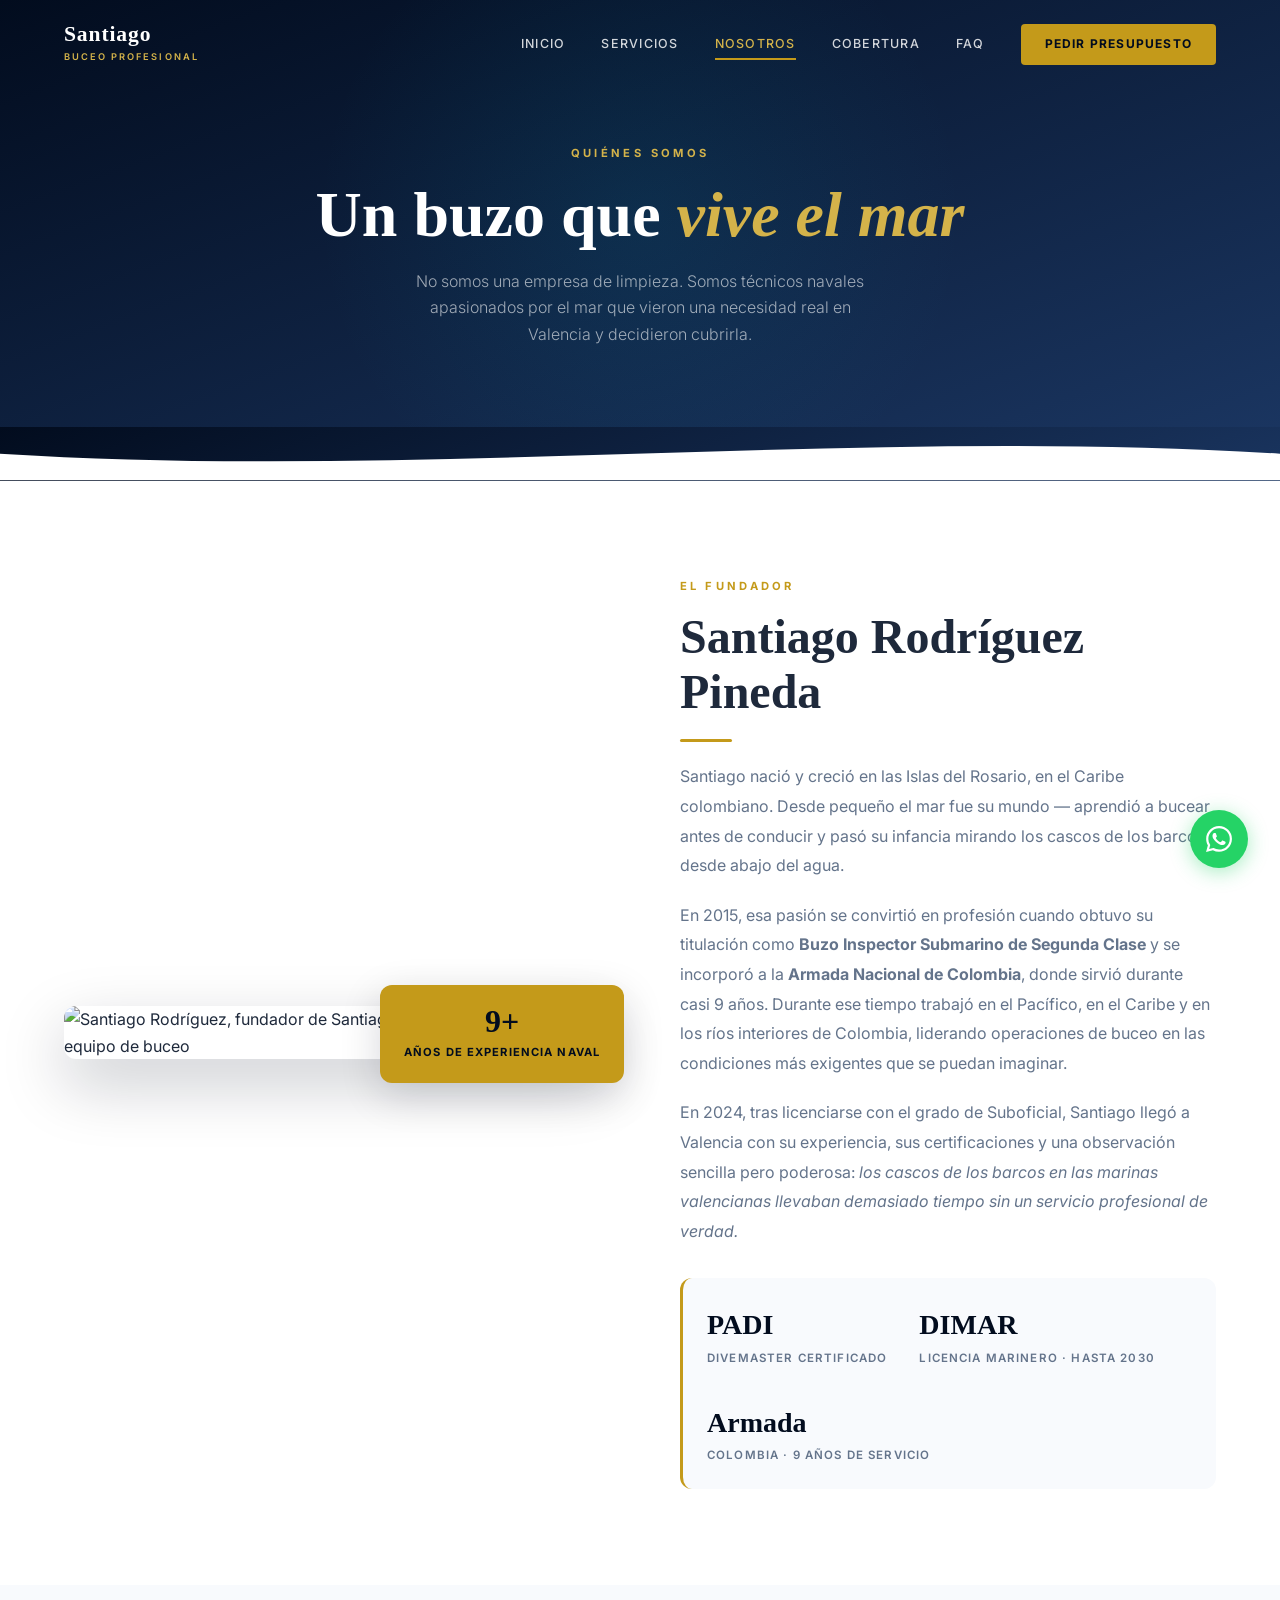
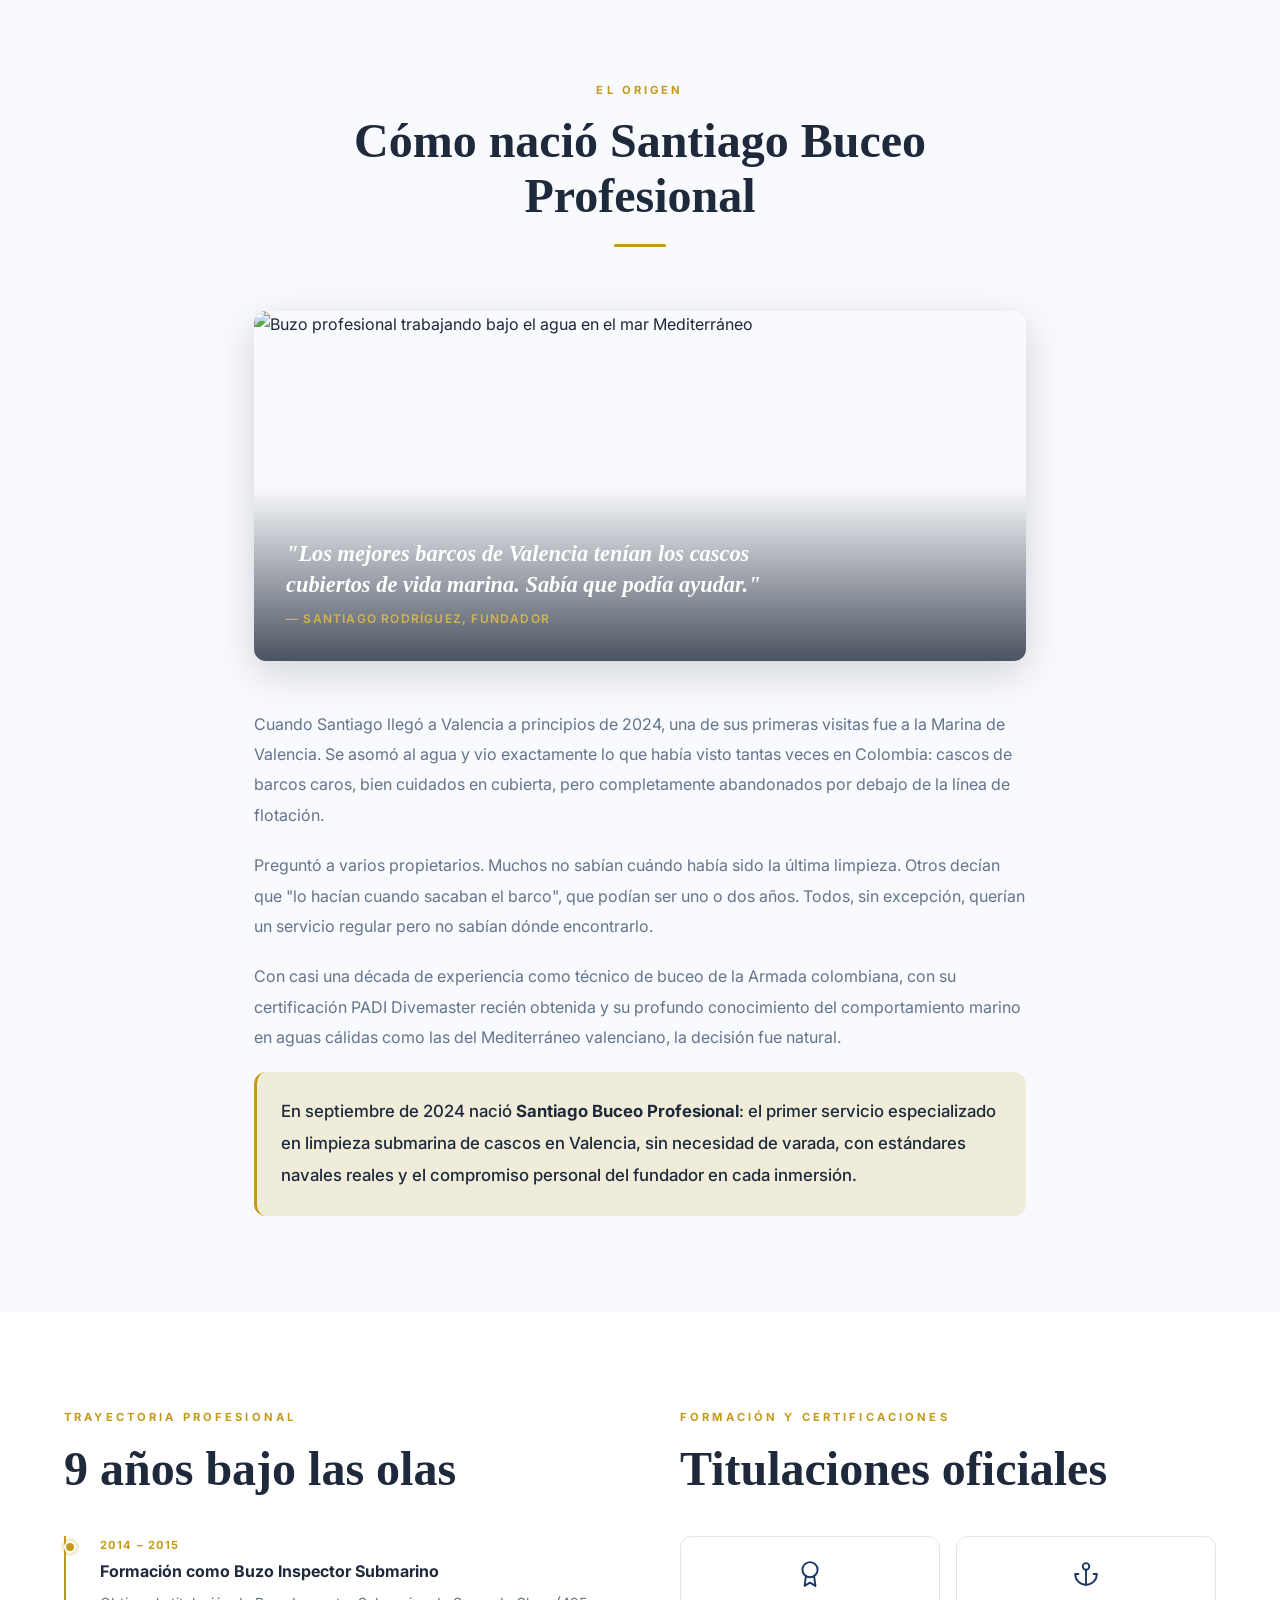
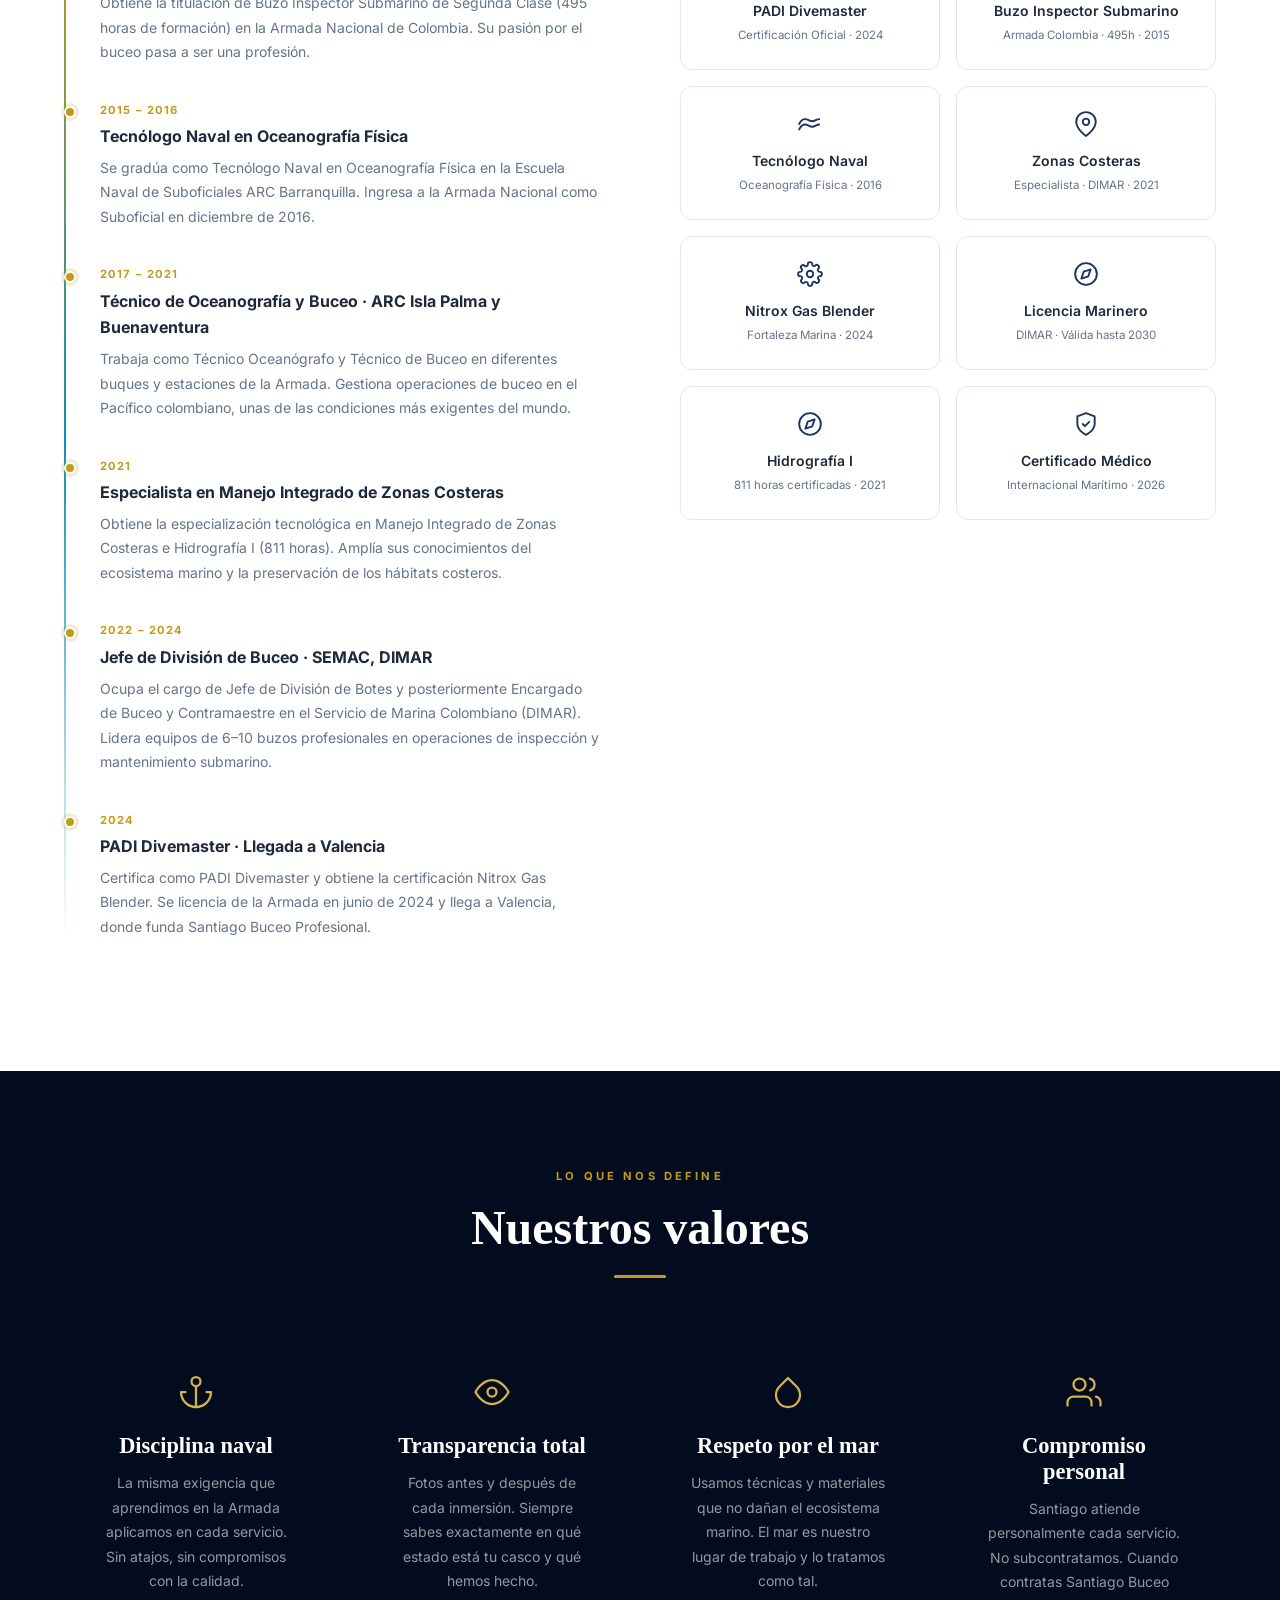
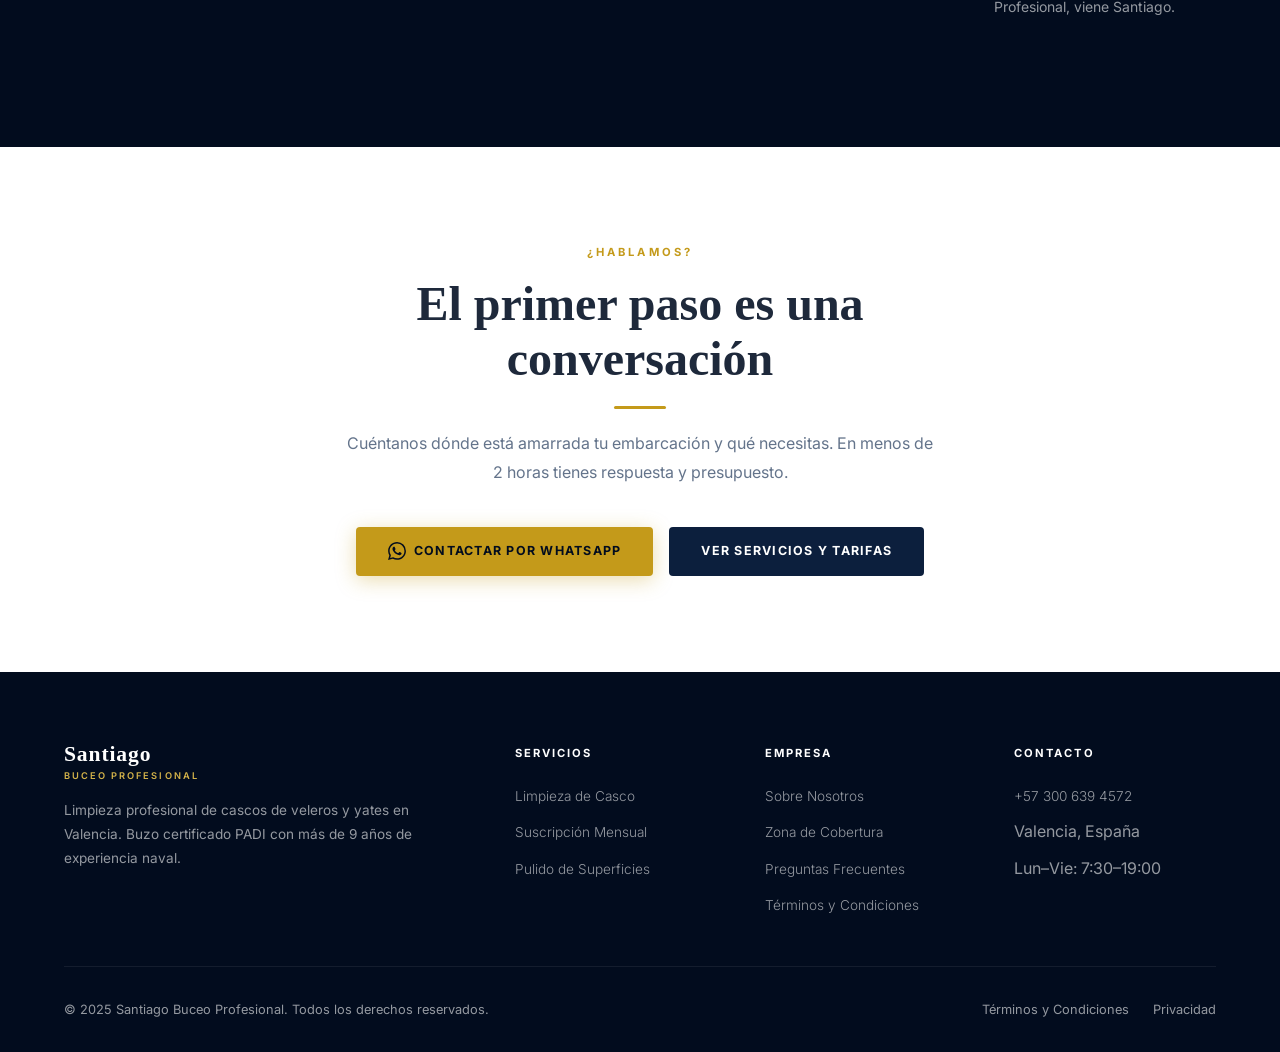
==== about.html @ 1b52f7a9 "primera version del sitio" ====
<!doctype html>
<html lang="es-ES">
  <head>
    <meta charset="UTF-8" />
    <meta name="viewport" content="width=device-width, initial-scale=1.0" />
    <title>Sobre Nosotros | Santiago Buceo Profesional · Valencia</title>
    <meta
      name="description"
      content="Conoce a Santiago Rodríguez, buzo colombiano con 9 años de experiencia naval, fundador de Santiago Buceo Profesional en Valencia. PADI Divemaster, técnico naval de la Armada de Colombia."
    />
    <meta name="robots" content="index, follow" />
    <link
      rel="canonical"
      href="https://santiagobuceoprofesional.es/about.html"
    />
    <link
      rel="icon"
      href="data:image/svg+xml,<svg xmlns='http://www.w3.org/2000/svg' viewBox='0 0 32 32'><rect width='32' height='32' rx='6' fill='%23020c1e'/><text x='50%25' y='50%25' font-family='Georgia,serif' font-size='17' font-weight='700' fill='%23c49a1a' text-anchor='middle' dominant-baseline='central'>S</text></svg>"
    />
    <link rel="preconnect" href="https://fonts.googleapis.com" />
    <link rel="preconnect" href="https://fonts.gstatic.com" crossorigin />
    <link rel="stylesheet" href="css/styles.css" />
  </head>
  <body>
    <!-- ========== NAVBAR ========== -->
    <nav class="navbar" id="navbar">
      <div class="container">
        <div class="navbar__inner">
          <a href="index.html" class="logo">
            <div class="logo__text">
              <span class="logo__name">Santiago</span>
              <span class="logo__sub">Buceo Profesional</span>
            </div>
          </a>
          <div class="nav__links">
            <a href="index.html" class="nav__link">Inicio</a>
            <a href="services.html" class="nav__link">Servicios</a>
            <a href="about.html" class="nav__link active">Nosotros</a>
            <a href="index.html#cobertura" class="nav__link">Cobertura</a>
            <a href="index.html#faq" class="nav__link">FAQ</a>
            <a
              href="https://wa.me/573006394572?text=Hola%20Santiago%2C%20vi%20vuestra%20web%20y%20quiero%20información%20sobre%20limpieza%20de%20casco%20para%20mi%20embarcación"
              target="_blank"
              rel="noopener noreferrer"
              class="nav__cta"
              >Pedir Presupuesto</a
            >
          </div>
          <button class="nav__toggle" id="navToggle" aria-label="Abrir menú">
            <span></span><span></span><span></span>
          </button>
        </div>
      </div>
    </nav>

    <div class="mobile-menu" id="mobileMenu">
      <a href="index.html">Inicio</a>
      <a href="services.html">Servicios</a>
      <a href="about.html">Nosotros</a>
      <a href="index.html#cobertura">Cobertura</a>
      <a href="index.html#faq">Preguntas</a>
      <a
        href="https://wa.me/573006394572?text=Hola%20Santiago%2C%20vi%20vuestra%20web%20y%20quiero%20información%20sobre%20limpieza%20de%20casco%20para%20mi%20embarcación"
        target="_blank"
        rel="noopener noreferrer"
        class="mobile-cta"
        >Pedir Presupuesto</a
      >
    </div>

    <!-- ========== PAGE HERO ========== -->
    <section class="page-hero">
      <div class="container">
        <span class="page-hero__label">Quiénes somos</span>
        <h1 class="page-hero__title">
          Un buzo que
          <em style="font-style: italic; color: var(--gold-lt)">vive el mar</em>
        </h1>
        <p class="page-hero__sub">
          No somos una empresa de limpieza. Somos técnicos navales apasionados
          por el mar que vieron una necesidad real en Valencia y decidieron
          cubrirla.
        </p>
      </div>
    </section>

    <!-- Wave -->
    <div
      class="wave-divider"
      style="
        background: linear-gradient(160deg, var(--deep) 0%, var(--ocean) 100%);
      "
    >
      <svg viewBox="0 0 1440 60" preserveAspectRatio="none" fill="white">
        <path d="M0,30 C480,60 960,0 1440,30 L1440,60 L0,60 Z" />
      </svg>
    </div>

    <!-- ========== HISTORIA DEL FUNDADOR ========== -->
    <section class="section">
      <div class="container">
        <div class="about-intro-grid">
          <!-- Imagen -->
          <div class="about-image reveal-left">
            <img
              src="https://images.pexels.com/photos/8826360/pexels-photo-8826360.jpeg?auto=compress&cs=tinysrgb&w=700&h=900&fit=crop"
              alt="Santiago Rodríguez, fundador de Santiago Buceo Profesional, con su equipo de buceo"
            />
            <div class="about-image__badge">
              <strong>9+</strong>
              <span>Años de experiencia naval</span>
            </div>
          </div>

          <!-- Texto -->
          <div class="reveal-right">
            <span class="section__label">El fundador</span>
            <h2 class="section__title">Santiago Rodríguez Pineda</h2>
            <div class="divider" style="margin: 1.25rem 0"></div>
            <p
              style="
                font-size: 1rem;
                color: var(--text-lt);
                line-height: 1.85;
                margin-bottom: 1.25rem;
              "
            >
              Santiago nació y creció en las Islas del Rosario, en el Caribe
              colombiano. Desde pequeño el mar fue su mundo — aprendió a bucear
              antes de conducir y pasó su infancia mirando los cascos de los
              barcos desde abajo del agua.
            </p>
            <p
              style="
                font-size: 1rem;
                color: var(--text-lt);
                line-height: 1.85;
                margin-bottom: 1.25rem;
              "
            >
              En 2015, esa pasión se convirtió en profesión cuando obtuvo su
              titulación como
              <strong>Buzo Inspector Submarino de Segunda Clase</strong> y se
              incorporó a la <strong>Armada Nacional de Colombia</strong>, donde
              sirvió durante casi 9 años. Durante ese tiempo trabajó en el
              Pacífico, en el Caribe y en los ríos interiores de Colombia,
              liderando operaciones de buceo en las condiciones más exigentes
              que se puedan imaginar.
            </p>
            <p
              style="
                font-size: 1rem;
                color: var(--text-lt);
                line-height: 1.85;
                margin-bottom: 2rem;
              "
            >
              En 2024, tras licenciarse con el grado de Suboficial, Santiago
              llegó a Valencia con su experiencia, sus certificaciones y una
              observación sencilla pero poderosa:
              <em
                >los cascos de los barcos en las marinas valencianas llevaban
                demasiado tiempo sin un servicio profesional de verdad.</em
              >
            </p>

            <div
              style="
                display: flex;
                gap: 2rem;
                flex-wrap: wrap;
                padding: 1.5rem;
                background: var(--surface);
                border-radius: var(--radius-lg);
                border-left: 3px solid var(--gold);
              "
            >
              <div>
                <div
                  style="
                    font-family: &quot;Cormorant Garant&quot;, serif;
                    font-size: 1.75rem;
                    font-weight: 700;
                    color: var(--deep);
                  "
                >
                  PADI
                </div>
                <div
                  style="
                    font-size: 0.72rem;
                    font-weight: 600;
                    letter-spacing: 0.1em;
                    text-transform: uppercase;
                    color: var(--text-lt);
                  "
                >
                  Divemaster Certificado
                </div>
              </div>
              <div>
                <div
                  style="
                    font-family: &quot;Cormorant Garant&quot;, serif;
                    font-size: 1.75rem;
                    font-weight: 700;
                    color: var(--deep);
                  "
                >
                  DIMAR
                </div>
                <div
                  style="
                    font-size: 0.72rem;
                    font-weight: 600;
                    letter-spacing: 0.1em;
                    text-transform: uppercase;
                    color: var(--text-lt);
                  "
                >
                  Licencia Marinero · hasta 2030
                </div>
              </div>
              <div>
                <div
                  style="
                    font-family: &quot;Cormorant Garant&quot;, serif;
                    font-size: 1.75rem;
                    font-weight: 700;
                    color: var(--deep);
                  "
                >
                  Armada
                </div>
                <div
                  style="
                    font-size: 0.72rem;
                    font-weight: 600;
                    letter-spacing: 0.1em;
                    text-transform: uppercase;
                    color: var(--text-lt);
                  "
                >
                  Colombia · 9 años de servicio
                </div>
              </div>
            </div>
          </div>
        </div>
      </div>
    </section>

    <!-- ========== CÓMO NACIÓ LA EMPRESA ========== -->
    <section class="section section--gray">
      <div class="container" style="max-width: 820px">
        <div class="section__header">
          <span class="section__label">El origen</span>
          <h2 class="section__title">Cómo nació Santiago Buceo Profesional</h2>
          <div class="divider"></div>
        </div>

        <div style="position: relative; margin-bottom: 3rem" class="reveal">
          <img
            src="https://images.pexels.com/photos/3098979/pexels-photo-3098979.jpeg?auto=compress&cs=tinysrgb&w=1200&h=500&fit=crop"
            alt="Buzo profesional trabajando bajo el agua en el mar Mediterráneo"
            style="
              border-radius: var(--radius-lg);
              width: 100%;
              height: 350px;
              object-fit: cover;
              box-shadow: var(--shadow-lg);
            "
          />
          <div
            style="
              position: absolute;
              inset: 0;
              background: linear-gradient(
                to top,
                rgba(2, 12, 30, 0.7) 0%,
                transparent 50%
              );
              border-radius: var(--radius-lg);
            "
          ></div>
          <div
            style="
              position: absolute;
              bottom: 2rem;
              left: 2rem;
              color: white;
              max-width: 500px;
            "
          >
            <p
              style="
                font-family: &quot;Cormorant Garant&quot;, serif;
                font-size: 1.4rem;
                font-weight: 600;
                font-style: italic;
                line-height: 1.4;
              "
            >
              "Los mejores barcos de Valencia tenían los cascos cubiertos de
              vida marina. Sabía que podía ayudar."
            </p>
            <span
              style="
                font-size: 0.75rem;
                font-weight: 600;
                letter-spacing: 0.1em;
                text-transform: uppercase;
                color: var(--gold-lt);
                margin-top: 0.5rem;
                display: block;
              "
              >— Santiago Rodríguez, Fundador</span
            >
          </div>
        </div>

        <div class="reveal">
          <p
            style="
              font-size: 1rem;
              color: var(--text-lt);
              line-height: 1.9;
              margin-bottom: 1.25rem;
            "
          >
            Cuando Santiago llegó a Valencia a principios de 2024, una de sus
            primeras visitas fue a la Marina de Valencia. Se asomó al agua y vio
            exactamente lo que había visto tantas veces en Colombia: cascos de
            barcos caros, bien cuidados en cubierta, pero completamente
            abandonados por debajo de la línea de flotación.
          </p>
          <p
            style="
              font-size: 1rem;
              color: var(--text-lt);
              line-height: 1.9;
              margin-bottom: 1.25rem;
            "
          >
            Preguntó a varios propietarios. Muchos no sabían cuándo había sido
            la última limpieza. Otros decían que "lo hacían cuando sacaban el
            barco", que podían ser uno o dos años. Todos, sin excepción, querían
            un servicio regular pero no sabían dónde encontrarlo.
          </p>
          <p
            style="
              font-size: 1rem;
              color: var(--text-lt);
              line-height: 1.9;
              margin-bottom: 1.25rem;
            "
          >
            Con casi una década de experiencia como técnico de buceo de la
            Armada colombiana, con su certificación PADI Divemaster recién
            obtenida y su profundo conocimiento del comportamiento marino en
            aguas cálidas como las del Mediterráneo valenciano, la decisión fue
            natural.
          </p>
          <p
            style="
              font-size: 1.05rem;
              color: var(--text);
              font-weight: 500;
              line-height: 1.9;
              padding: 1.5rem;
              background: var(--gold-dim);
              border-radius: var(--radius-lg);
              border-left: 3px solid var(--gold);
            "
          >
            En septiembre de 2024 nació
            <strong>Santiago Buceo Profesional</strong>: el primer servicio
            especializado en limpieza submarina de cascos en Valencia, sin
            necesidad de varada, con estándares navales reales y el compromiso
            personal del fundador en cada inmersión.
          </p>
        </div>
      </div>
    </section>

    <!-- ========== TRAYECTORIA ========== -->
    <section class="section">
      <div class="container">
        <div class="grid-2-responsive">
          <div class="reveal-left">
            <span class="section__label">Trayectoria profesional</span>
            <h2 class="section__title" style="margin-bottom: 2.5rem">
              9 años bajo las olas
            </h2>

            <div class="timeline">
              <div class="timeline-item">
                <div class="timeline-item__date">2014 – 2015</div>
                <div class="timeline-item__title">
                  Formación como Buzo Inspector Submarino
                </div>
                <p class="timeline-item__text">
                  Obtiene la titulación de Buzo Inspector Submarino de Segunda
                  Clase (495 horas de formación) en la Armada Nacional de
                  Colombia. Su pasión por el buceo pasa a ser una profesión.
                </p>
              </div>

              <div class="timeline-item">
                <div class="timeline-item__date">2015 – 2016</div>
                <div class="timeline-item__title">
                  Tecnólogo Naval en Oceanografía Física
                </div>
                <p class="timeline-item__text">
                  Se gradúa como Tecnólogo Naval en Oceanografía Física en la
                  Escuela Naval de Suboficiales ARC Barranquilla. Ingresa a la
                  Armada Nacional como Suboficial en diciembre de 2016.
                </p>
              </div>

              <div class="timeline-item">
                <div class="timeline-item__date">2017 – 2021</div>
                <div class="timeline-item__title">
                  Técnico de Oceanografía y Buceo · ARC Isla Palma y
                  Buenaventura
                </div>
                <p class="timeline-item__text">
                  Trabaja como Técnico Oceanógrafo y Técnico de Buceo en
                  diferentes buques y estaciones de la Armada. Gestiona
                  operaciones de buceo en el Pacífico colombiano, unas de las
                  condiciones más exigentes del mundo.
                </p>
              </div>

              <div class="timeline-item">
                <div class="timeline-item__date">2021</div>
                <div class="timeline-item__title">
                  Especialista en Manejo Integrado de Zonas Costeras
                </div>
                <p class="timeline-item__text">
                  Obtiene la especialización tecnológica en Manejo Integrado de
                  Zonas Costeras e Hidrografía I (811 horas). Amplía sus
                  conocimientos del ecosistema marino y la preservación de los
                  hábitats costeros.
                </p>
              </div>

              <div class="timeline-item">
                <div class="timeline-item__date">2022 – 2024</div>
                <div class="timeline-item__title">
                  Jefe de División de Buceo · SEMAC, DIMAR
                </div>
                <p class="timeline-item__text">
                  Ocupa el cargo de Jefe de División de Botes y posteriormente
                  Encargado de Buceo y Contramaestre en el Servicio de Marina
                  Colombiano (DIMAR). Lidera equipos de 6–10 buzos profesionales
                  en operaciones de inspección y mantenimiento submarino.
                </p>
              </div>

              <div class="timeline-item">
                <div class="timeline-item__date">2024</div>
                <div class="timeline-item__title">
                  PADI Divemaster · Llegada a Valencia
                </div>
                <p class="timeline-item__text">
                  Certifica como PADI Divemaster y obtiene la certificación
                  Nitrox Gas Blender. Se licencia de la Armada en junio de 2024
                  y llega a Valencia, donde funda Santiago Buceo Profesional.
                </p>
              </div>
            </div>
          </div>

          <div class="reveal-right">
            <span class="section__label">Formación y certificaciones</span>
            <h2 class="section__title" style="margin-bottom: 2.5rem">
              Titulaciones oficiales
            </h2>
            <div class="cert-grid">
              <div class="cert-badge">
                <div class="cert-badge__icon">
                  <svg
                    width="26"
                    height="26"
                    viewBox="0 0 24 24"
                    fill="none"
                    stroke="currentColor"
                    stroke-width="1.75"
                    stroke-linecap="round"
                    stroke-linejoin="round"
                  >
                    <circle cx="12" cy="8" r="7" />
                    <polyline
                      points="8.21 13.89 7 23 12 20 17 23 15.79 13.88"
                    />
                  </svg>
                </div>
                <div class="cert-badge__name">PADI Divemaster</div>
                <div class="cert-badge__org">Certificación Oficial · 2024</div>
              </div>
              <div class="cert-badge">
                <div class="cert-badge__icon">
                  <svg
                    width="26"
                    height="26"
                    viewBox="0 0 24 24"
                    fill="none"
                    stroke="currentColor"
                    stroke-width="1.75"
                    stroke-linecap="round"
                    stroke-linejoin="round"
                  >
                    <circle cx="12" cy="5" r="3" />
                    <line x1="12" y1="22" x2="12" y2="8" />
                    <path d="M5 12H2a10 10 0 0 0 20 0h-3" />
                  </svg>
                </div>
                <div class="cert-badge__name">Buzo Inspector Submarino</div>
                <div class="cert-badge__org">Armada Colombia · 495h · 2015</div>
              </div>
              <div class="cert-badge">
                <div class="cert-badge__icon">
                  <svg
                    width="26"
                    height="26"
                    viewBox="0 0 24 24"
                    fill="none"
                    stroke="currentColor"
                    stroke-width="1.75"
                    stroke-linecap="round"
                    stroke-linejoin="round"
                  >
                    <path
                      d="M2 12c1.4-2.8 3.5-4.5 5.5-4.5 2.5 0 4 2 6.5 2s4-2 6.5-2"
                    />
                    <path
                      d="M2 17c1.4-2.8 3.5-4.5 5.5-4.5 2.5 0 4 2 6.5 2s4-2 6.5-2"
                    />
                  </svg>
                </div>
                <div class="cert-badge__name">Tecnólogo Naval</div>
                <div class="cert-badge__org">Oceanografía Física · 2016</div>
              </div>
              <div class="cert-badge">
                <div class="cert-badge__icon">
                  <svg
                    width="26"
                    height="26"
                    viewBox="0 0 24 24"
                    fill="none"
                    stroke="currentColor"
                    stroke-width="1.75"
                    stroke-linecap="round"
                    stroke-linejoin="round"
                  >
                    <path d="M21 10c0 7-9 13-9 13s-9-6-9-13a9 9 0 0 1 18 0z" />
                    <circle cx="12" cy="10" r="3" />
                  </svg>
                </div>
                <div class="cert-badge__name">Zonas Costeras</div>
                <div class="cert-badge__org">Especialista · DIMAR · 2021</div>
              </div>
              <div class="cert-badge">
                <div class="cert-badge__icon">
                  <svg
                    width="26"
                    height="26"
                    viewBox="0 0 24 24"
                    fill="none"
                    stroke="currentColor"
                    stroke-width="1.75"
                    stroke-linecap="round"
                    stroke-linejoin="round"
                  >
                    <circle cx="12" cy="12" r="3" />
                    <path
                      d="M19.4 15a1.65 1.65 0 0 0 .33 1.82l.06.06a2 2 0 0 1-2.83 2.83l-.06-.06a1.65 1.65 0 0 0-1.82-.33 1.65 1.65 0 0 0-1 1.51V21a2 2 0 0 1-4 0v-.09A1.65 1.65 0 0 0 9 19.4a1.65 1.65 0 0 0-1.82.33l-.06.06a2 2 0 0 1-2.83-2.83l.06-.06A1.65 1.65 0 0 0 4.68 15a1.65 1.65 0 0 0-1.51-1H3a2 2 0 0 1 0-4h.09A1.65 1.65 0 0 0 4.6 9a1.65 1.65 0 0 0-.33-1.82l-.06-.06a2 2 0 0 1 2.83-2.83l.06.06A1.65 1.65 0 0 0 9 4.68a1.65 1.65 0 0 0 1-1.51V3a2 2 0 0 1 4 0v.09a1.65 1.65 0 0 0 1 1.51 1.65 1.65 0 0 0 1.82-.33l.06-.06a2 2 0 0 1 2.83 2.83l-.06.06A1.65 1.65 0 0 0 19.4 9a1.65 1.65 0 0 0 1.51 1H21a2 2 0 0 1 0 4h-.09a1.65 1.65 0 0 0-1.51 1z"
                    />
                  </svg>
                </div>
                <div class="cert-badge__name">Nitrox Gas Blender</div>
                <div class="cert-badge__org">Fortaleza Marina · 2024</div>
              </div>
              <div class="cert-badge">
                <div class="cert-badge__icon">
                  <svg
                    width="26"
                    height="26"
                    viewBox="0 0 24 24"
                    fill="none"
                    stroke="currentColor"
                    stroke-width="1.75"
                    stroke-linecap="round"
                    stroke-linejoin="round"
                  >
                    <circle cx="12" cy="12" r="10" />
                    <polygon
                      points="16.24 7.76 14.12 14.12 7.76 16.24 9.88 9.88 16.24 7.76"
                    />
                  </svg>
                </div>
                <div class="cert-badge__name">Licencia Marinero</div>
                <div class="cert-badge__org">DIMAR · Válida hasta 2030</div>
              </div>
              <div class="cert-badge">
                <div class="cert-badge__icon">
                  <svg
                    width="26"
                    height="26"
                    viewBox="0 0 24 24"
                    fill="none"
                    stroke="currentColor"
                    stroke-width="1.75"
                    stroke-linecap="round"
                    stroke-linejoin="round"
                  >
                    <circle cx="12" cy="12" r="10" />
                    <polygon
                      points="16.24 7.76 14.12 14.12 7.76 16.24 9.88 9.88 16.24 7.76"
                    />
                  </svg>
                </div>
                <div class="cert-badge__name">Hidrografía I</div>
                <div class="cert-badge__org">811 horas certificadas · 2021</div>
              </div>
              <div class="cert-badge">
                <div class="cert-badge__icon">
                  <svg
                    width="26"
                    height="26"
                    viewBox="0 0 24 24"
                    fill="none"
                    stroke="currentColor"
                    stroke-width="1.75"
                    stroke-linecap="round"
                    stroke-linejoin="round"
                  >
                    <path d="M12 22s8-4 8-10V5l-8-3-8 3v7c0 6 8 10 8 10z" />
                    <polyline points="9 12 11 14 15 10" />
                  </svg>
                </div>
                <div class="cert-badge__name">Certificado Médico</div>
                <div class="cert-badge__org">Internacional Marítimo · 2026</div>
              </div>
            </div>
          </div>
        </div>
      </div>
    </section>

    <!-- ========== VALORES ========== -->
    <section class="section section--dark">
      <div class="container">
        <div class="section__header">
          <span class="section__label">Lo que nos define</span>
          <h2 class="section__title">Nuestros valores</h2>
          <div class="divider"></div>
        </div>

        <div
          style="
            display: grid;
            grid-template-columns: repeat(auto-fit, minmax(220px, 1fr));
            gap: 2rem;
          "
        >
          <div class="reveal delay-1" style="text-align: center; padding: 2rem">
            <div style="margin-bottom: 1rem; color: var(--gold-lt)">
              <svg
                width="36"
                height="36"
                viewBox="0 0 24 24"
                fill="none"
                stroke="currentColor"
                stroke-width="1.5"
                stroke-linecap="round"
                stroke-linejoin="round"
              >
                <circle cx="12" cy="5" r="3" />
                <line x1="12" y1="22" x2="12" y2="8" />
                <path d="M5 12H2a10 10 0 0 0 20 0h-3" />
              </svg>
            </div>
            <h4
              style="
                font-family: &quot;Cormorant Garant&quot;, serif;
                font-size: 1.4rem;
                color: white;
                margin-bottom: 0.75rem;
              "
            >
              Disciplina naval
            </h4>
            <p
              style="
                font-size: 0.875rem;
                color: rgba(255, 255, 255, 0.58);
                line-height: 1.75;
              "
            >
              La misma exigencia que aprendimos en la Armada aplicamos en cada
              servicio. Sin atajos, sin compromisos con la calidad.
            </p>
          </div>
          <div class="reveal delay-2" style="text-align: center; padding: 2rem">
            <div style="margin-bottom: 1rem; color: var(--gold-lt)">
              <svg
                width="36"
                height="36"
                viewBox="0 0 24 24"
                fill="none"
                stroke="currentColor"
                stroke-width="1.5"
                stroke-linecap="round"
                stroke-linejoin="round"
              >
                <path d="M1 12s4-8 11-8 11 8 11 8-4 8-11 8-11-8-11-8z" />
                <circle cx="12" cy="12" r="3" />
              </svg>
            </div>
            <h4
              style="
                font-family: &quot;Cormorant Garant&quot;, serif;
                font-size: 1.4rem;
                color: white;
                margin-bottom: 0.75rem;
              "
            >
              Transparencia total
            </h4>
            <p
              style="
                font-size: 0.875rem;
                color: rgba(255, 255, 255, 0.58);
                line-height: 1.75;
              "
            >
              Fotos antes y después de cada inmersión. Siempre sabes exactamente
              en qué estado está tu casco y qué hemos hecho.
            </p>
          </div>
          <div class="reveal delay-3" style="text-align: center; padding: 2rem">
            <div style="margin-bottom: 1rem; color: var(--gold-lt)">
              <svg
                width="36"
                height="36"
                viewBox="0 0 24 24"
                fill="none"
                stroke="currentColor"
                stroke-width="1.5"
                stroke-linecap="round"
                stroke-linejoin="round"
              >
                <path d="M12 2.69l5.66 5.66a8 8 0 1 1-11.31 0z" />
              </svg>
            </div>
            <h4
              style="
                font-family: &quot;Cormorant Garant&quot;, serif;
                font-size: 1.4rem;
                color: white;
                margin-bottom: 0.75rem;
              "
            >
              Respeto por el mar
            </h4>
            <p
              style="
                font-size: 0.875rem;
                color: rgba(255, 255, 255, 0.58);
                line-height: 1.75;
              "
            >
              Usamos técnicas y materiales que no dañan el ecosistema marino. El
              mar es nuestro lugar de trabajo y lo tratamos como tal.
            </p>
          </div>
          <div class="reveal delay-4" style="text-align: center; padding: 2rem">
            <div style="margin-bottom: 1rem; color: var(--gold-lt)">
              <svg
                width="36"
                height="36"
                viewBox="0 0 24 24"
                fill="none"
                stroke="currentColor"
                stroke-width="1.5"
                stroke-linecap="round"
                stroke-linejoin="round"
              >
                <path d="M17 21v-2a4 4 0 0 0-4-4H5a4 4 0 0 0-4 4v2" />
                <circle cx="9" cy="7" r="4" />
                <path d="M23 21v-2a4 4 0 0 0-3-3.87" />
                <path d="M16 3.13a4 4 0 0 1 0 7.75" />
              </svg>
            </div>
            <h4
              style="
                font-family: &quot;Cormorant Garant&quot;, serif;
                font-size: 1.4rem;
                color: white;
                margin-bottom: 0.75rem;
              "
            >
              Compromiso personal
            </h4>
            <p
              style="
                font-size: 0.875rem;
                color: rgba(255, 255, 255, 0.58);
                line-height: 1.75;
              "
            >
              Santiago atiende personalmente cada servicio. No subcontratamos.
              Cuando contratas Santiago Buceo Profesional, viene Santiago.
            </p>
          </div>
        </div>
      </div>
    </section>

    <!-- ========== CTA ========== -->
    <section class="section" style="text-align: center">
      <div class="container" style="max-width: 640px">
        <span class="section__label">¿Hablamos?</span>
        <h2 class="section__title">El primer paso es una conversación</h2>
        <div class="divider"></div>
        <p
          style="
            font-size: 1rem;
            color: var(--text-lt);
            line-height: 1.8;
            margin-bottom: 2.5rem;
          "
        >
          Cuéntanos dónde está amarrada tu embarcación y qué necesitas. En menos
          de 2 horas tienes respuesta y presupuesto.
        </p>
        <div
          style="
            display: flex;
            gap: 1rem;
            justify-content: center;
            flex-wrap: wrap;
          "
        >
          <a
            href="https://wa.me/573006394572?text=Hola%20Santiago%2C%20vi%20vuestra%20web%20y%20quiero%20información%20sobre%20limpieza%20de%20casco%20para%20mi%20embarcación"
            target="_blank"
            rel="noopener noreferrer"
            class="btn btn--primary"
          >
            <svg width="18" height="18" viewBox="0 0 24 24" fill="currentColor">
              <path
                d="M17.472 14.382c-.297-.149-1.758-.867-2.03-.967-.273-.099-.471-.148-.67.15-.197.297-.767.966-.94 1.164-.173.199-.347.223-.644.075-.297-.15-1.255-.463-2.39-1.475-.883-.788-1.48-1.761-1.653-2.059-.173-.297-.018-.458.13-.606.134-.133.298-.347.446-.52.149-.174.198-.298.298-.497.099-.198.05-.371-.025-.52-.075-.149-.669-1.612-.916-2.207-.242-.579-.487-.5-.669-.51-.173-.008-.371-.01-.57-.01-.198 0-.52.074-.792.372-.272.297-1.04 1.016-1.04 2.479 0 1.462 1.065 2.875 1.213 3.074.149.198 2.096 3.2 5.077 4.487.709.306 1.262.489 1.694.625.712.227 1.36.195 1.871.118.571-.085 1.758-.719 2.006-1.413.248-.694.248-1.289.173-1.413-.074-.124-.272-.198-.57-.347m-5.421 7.403h-.004a9.87 9.87 0 01-5.031-1.378l-.361-.214-3.741.982.998-3.648-.235-.374a9.86 9.86 0 01-1.51-5.26c.001-5.45 4.436-9.884 9.888-9.884 2.64 0 5.122 1.03 6.988 2.898a9.825 9.825 0 012.893 6.994c-.003 5.45-4.437 9.884-9.885 9.884m8.413-18.297A11.815 11.815 0 0012.05 0C5.495 0 .16 5.335.157 11.892c0 2.096.547 4.142 1.588 5.945L.057 24l6.305-1.654a11.882 11.882 0 005.683 1.448h.005c6.554 0 11.89-5.335 11.893-11.893a11.821 11.821 0 00-3.48-8.413Z"
              />
            </svg>
            Contactar por WhatsApp
          </a>
          <a href="services.html" class="btn btn--dark"
            >Ver Servicios y Tarifas</a
          >
        </div>
      </div>
    </section>

    <!-- ========== FOOTER ========== -->
    <footer>
      <div class="container">
        <div class="footer__grid">
          <div>
            <div class="logo footer__logo">
              <div class="logo__text">
                <span class="logo__name">Santiago</span>
                <span class="logo__sub">Buceo Profesional</span>
              </div>
            </div>
            <p class="footer__brand">
              Limpieza profesional de cascos de veleros y yates en Valencia.
              Buzo certificado PADI con más de 9 años de experiencia naval.
            </p>
          </div>
          <div>
            <div class="footer__col-title">Servicios</div>
            <ul class="footer__links">
              <li><a href="services.html">Limpieza de Casco</a></li>
              <li>
                <a href="services.html#suscripcion">Suscripción Mensual</a>
              </li>
              <li><a href="services.html#pulido">Pulido de Superficies</a></li>
            </ul>
          </div>
          <div>
            <div class="footer__col-title">Empresa</div>
            <ul class="footer__links">
              <li><a href="about.html">Sobre Nosotros</a></li>
              <li><a href="index.html#cobertura">Zona de Cobertura</a></li>
              <li><a href="index.html#faq">Preguntas Frecuentes</a></li>
              <li><a href="terminos.html">Términos y Condiciones</a></li>
            </ul>
          </div>
          <div>
            <div class="footer__col-title">Contacto</div>
            <ul class="footer__links">
              <li>
                <a
                  href="https://wa.me/573006394572"
                  target="_blank"
                  rel="noopener noreferrer"
                  >+57 300 639 4572</a
                >
              </li>
              <li><span>Valencia, España</span></li>
              <li><span>Lun–Vie: 7:30–19:00</span></li>
            </ul>
          </div>
        </div>
        <div class="footer__bottom">
          <p>
            &copy; 2025 Santiago Buceo Profesional. Todos los derechos
            reservados.
          </p>
          <div class="footer__legal">
            <a href="terminos.html">Términos y Condiciones</a>
            <a href="terminos.html#privacidad">Privacidad</a>
          </div>
        </div>
      </div>
    </footer>

    <a
      href="https://wa.me/573006394572?text=Hola%20Santiago%2C%20vi%20vuestra%20web%20y%20quiero%20información%20sobre%20limpieza%20de%20casco%20para%20mi%20embarcación"
      target="_blank"
      rel="noopener noreferrer"
      class="whatsapp-float"
      aria-label="Contactar por WhatsApp"
    >
      <svg viewBox="0 0 24 24">
        <path
          d="M17.472 14.382c-.297-.149-1.758-.867-2.03-.967-.273-.099-.471-.148-.67.15-.197.297-.767.966-.94 1.164-.173.199-.347.223-.644.075-.297-.15-1.255-.463-2.39-1.475-.883-.788-1.48-1.761-1.653-2.059-.173-.297-.018-.458.13-.606.134-.133.298-.347.446-.52.149-.174.198-.298.298-.497.099-.198.05-.371-.025-.52-.075-.149-.669-1.612-.916-2.207-.242-.579-.487-.5-.669-.51-.173-.008-.371-.01-.57-.01-.198 0-.52.074-.792.372-.272.297-1.04 1.016-1.04 2.479 0 1.462 1.065 2.875 1.213 3.074.149.198 2.096 3.2 5.077 4.487.709.306 1.262.489 1.694.625.712.227 1.36.195 1.871.118.571-.085 1.758-.719 2.006-1.413.248-.694.248-1.289.173-1.413-.074-.124-.272-.198-.57-.347m-5.421 7.403h-.004a9.87 9.87 0 01-5.031-1.378l-.361-.214-3.741.982.998-3.648-.235-.374a9.86 9.86 0 01-1.51-5.26c.001-5.45 4.436-9.884 9.888-9.884 2.64 0 5.122 1.03 6.988 2.898a9.825 9.825 0 012.893 6.994c-.003 5.45-4.437 9.884-9.885 9.884m8.413-18.297A11.815 11.815 0 0012.05 0C5.495 0 .16 5.335.157 11.892c0 2.096.547 4.142 1.588 5.945L.057 24l6.305-1.654a11.882 11.882 0 005.683 1.448h.005c6.554 0 11.89-5.335 11.893-11.893a11.821 11.821 0 00-3.48-8.413Z"
        />
      </svg>
      <span class="whatsapp-float__label">Solicitar presupuesto</span>
    </a>

    <script src="js/main.js"></script>
  </body>
</html>
---- css/styles.css ----
/* ============================================================
   SANTIAGO BUCEO PROFESIONAL — Main Stylesheet
   Fonts: Cormorant Garant (display) + Inter (body)
   Palette: Deep navy · Ocean blue · Mediterranean teal · Gold
   ============================================================ */

@import url("https://fonts.googleapis.com/css2?family=Cormorant+Garant:ital,wght@0,400;0,600;0,700;1,400;1,600&family=Inter:wght@300;400;500;600;700&display=swap");

/* ---- CSS VARIABLES ---- */
:root {
  --deep: #020c1e;
  --navy: #0c1f3d;
  --ocean: #1a3560;
  --blue: #1e56a0;
  --teal: #0891b2;
  --teal-dim: rgba(8, 145, 178, 0.12);
  --gold: #c49a1a;
  --gold-lt: #d4b34a;
  --gold-dim: rgba(196, 154, 26, 0.15);
  --gold-glow: rgba(196, 154, 26, 0.35);
  --white: #ffffff;
  --surface: #f8fafd;
  --surface-2: #eef2f7;
  --gray-100: #f1f5f9;
  --gray-200: #e2e8f0;
  --gray-400: #94a3b8;
  --gray-600: #475569;
  --text: #1e293b;
  --text-lt: #64748b;
  --shadow-sm: 0 2px 8px rgba(2, 12, 30, 0.08);
  --shadow-md: 0 6px 24px rgba(2, 12, 30, 0.12);
  --shadow-lg: 0 12px 40px rgba(2, 12, 30, 0.16);
  --shadow-xl: 0 24px 64px rgba(2, 12, 30, 0.22);
  --radius: 4px;
  --radius-lg: 12px;
  --container: 1200px;
}

/* ---- RESET ---- */
*,
*::before,
*::after {
  box-sizing: border-box;
  margin: 0;
  padding: 0;
}
html {
  scroll-behavior: smooth;
  font-size: 16px;
}
body {
  font-family: "Inter", system-ui, sans-serif;
  color: var(--text);
  background: var(--white);
  line-height: 1.65;
  -webkit-font-smoothing: antialiased;
}
img {
  max-width: 100%;
  height: auto;
  display: block;
}
a {
  color: inherit;
  text-decoration: none;
}
h1,
h2,
h3,
h4,
h5 {
  font-family: "Cormorant Garant", Georgia, serif;
  line-height: 1.15;
}
ul {
  list-style: none;
}

/* ---- LAYOUT ---- */
.container {
  max-width: var(--container);
  margin: 0 auto;
  padding: 0 1.5rem;
}
.section {
  padding: 6rem 0;
}
.section--dark {
  background: var(--deep);
  color: white;
}
.section--navy {
  background: var(--navy);
  color: white;
}
.section--gray {
  background: var(--surface);
}

/* Section header */
.section__label {
  display: block;
  font-size: 0.7rem;
  font-weight: 700;
  letter-spacing: 0.28em;
  text-transform: uppercase;
  color: var(--gold);
  margin-bottom: 0.875rem;
}
.section__title {
  font-size: clamp(2rem, 4vw, 3rem);
  font-weight: 700;
  margin-bottom: 1rem;
}
.section__sub {
  font-size: 1rem;
  font-weight: 300;
  color: var(--text-lt);
  max-width: 540px;
  line-height: 1.75;
}
.section__header {
  text-align: center;
  margin-bottom: 4rem;
}
.section__header .section__sub {
  margin: 0.5rem auto 0;
}

.divider {
  width: 52px;
  height: 3px;
  background: var(--gold);
  margin: 1.25rem auto;
  border-radius: 2px;
}

/* ---- BUTTONS ---- */
.btn {
  display: inline-flex;
  align-items: center;
  gap: 0.5rem;
  padding: 0.875rem 2rem;
  font-family: "Inter", sans-serif;
  font-size: 0.78rem;
  font-weight: 700;
  letter-spacing: 0.1em;
  text-transform: uppercase;
  border-radius: var(--radius);
  cursor: pointer;
  border: none;
  transition: all 0.3s ease;
  white-space: nowrap;
}
.btn--primary {
  background: var(--gold);
  color: var(--deep);
  box-shadow: 0 4px 20px var(--gold-glow);
}
.btn--primary:hover {
  background: white;
  transform: translateY(-2px);
  box-shadow: 0 8px 30px var(--gold-glow);
}
.btn--outline {
  background: transparent;
  color: white;
  border: 1.5px solid rgba(255, 255, 255, 0.35);
}
.btn--outline:hover {
  border-color: var(--gold-lt);
  color: var(--gold-lt);
}
.btn--dark {
  background: var(--navy);
  color: white;
}
.btn--dark:hover {
  background: var(--gold);
  color: var(--deep);
  transform: translateY(-2px);
}
.btn--sm {
  padding: 0.6rem 1.25rem;
  font-size: 0.72rem;
}

/* ---- NAVBAR ---- */
.navbar {
  position: fixed;
  top: 0;
  left: 0;
  right: 0;
  z-index: 1000;
  padding: 1.5rem 0;
  transition: all 0.35s ease;
}
.navbar.scrolled {
  background: rgba(2, 12, 30, 0.97);
  backdrop-filter: blur(18px);
  padding: 0.75rem 0;
  border-bottom: 1px solid rgba(255, 255, 255, 0.06);
  box-shadow: 0 4px 24px rgba(0, 0, 0, 0.35);
}
.navbar__inner {
  display: flex;
  align-items: center;
  justify-content: space-between;
}

.logo {
  display: flex;
  align-items: center;
  gap: 0.875rem;
}
.logo__bubble {
  display: none;
}
.logo__text {
  display: flex;
  flex-direction: column;
}
.logo__name {
  color: white;
  font-family: "Cormorant Garant", serif;
  font-size: 1.35rem;
  font-weight: 700;
  letter-spacing: 0.04em;
  line-height: 1;
}
.logo__sub {
  color: var(--gold-lt);
  font-size: 0.58rem;
  font-weight: 600;
  letter-spacing: 0.22em;
  text-transform: uppercase;
  margin-top: 3px;
}

.nav__links {
  display: flex;
  align-items: center;
  gap: 2.25rem;
}
.nav__link {
  color: rgba(255, 255, 255, 0.82);
  font-size: 0.78rem;
  font-weight: 500;
  letter-spacing: 0.1em;
  text-transform: uppercase;
  transition: color 0.2s;
  position: relative;
}
.nav__link::after {
  content: "";
  position: absolute;
  bottom: -5px;
  left: 0;
  width: 0;
  height: 1.5px;
  background: var(--gold);
  transition: width 0.3s;
}
.nav__link:hover,
.nav__link.active {
  color: var(--gold-lt);
}
.nav__link:hover::after,
.nav__link.active::after {
  width: 100%;
}

.nav__cta {
  background: var(--gold);
  color: var(--deep);
  padding: 0.65rem 1.5rem;
  font-size: 0.75rem;
  font-weight: 700;
  letter-spacing: 0.1em;
  text-transform: uppercase;
  border-radius: var(--radius);
  transition: all 0.3s;
}
.nav__cta:hover {
  background: white;
  transform: translateY(-1px);
  box-shadow: 0 4px 20px var(--gold-glow);
}

/* Hamburger */
.nav__toggle {
  display: none;
  flex-direction: column;
  gap: 5px;
  cursor: pointer;
  background: none;
  border: none;
  padding: 4px;
}
.nav__toggle span {
  display: block;
  width: 24px;
  height: 2px;
  background: white;
  transition: all 0.3s;
  transform-origin: center;
}
.nav__toggle.active span:nth-child(1) {
  transform: translateY(7px) rotate(45deg);
}
.nav__toggle.active span:nth-child(2) {
  opacity: 0;
  transform: scaleX(0);
}
.nav__toggle.active span:nth-child(3) {
  transform: translateY(-7px) rotate(-45deg);
}

/* Mobile menu */
.mobile-menu {
  position: fixed;
  inset: 0;
  background: var(--deep);
  z-index: 999;
  display: flex;
  flex-direction: column;
  align-items: center;
  justify-content: center;
  gap: 2rem;
  transform: translateX(100%);
  transition: transform 0.4s cubic-bezier(0.4, 0, 0.2, 1);
  pointer-events: none;
}
.mobile-menu.open {
  transform: translateX(0);
  pointer-events: all;
}
.mobile-menu a {
  color: white;
  font-family: "Cormorant Garant", serif;
  font-size: 2.2rem;
  font-weight: 600;
  transition: color 0.2s;
}
.mobile-menu a:hover {
  color: var(--gold-lt);
}
.mobile-menu .mobile-cta {
  background: var(--gold);
  color: var(--deep);
  font-size: 1rem;
  padding: 0.875rem 2.5rem;
  border-radius: var(--radius);
}

/* ---- HERO ---- */
.hero {
  position: relative;
  height: 100vh;
  min-height: 720px;
  display: flex;
  align-items: center;
  justify-content: center;
  overflow: hidden;
}
.hero__bg {
  position: absolute;
  inset: 0;
  z-index: 0;
}
.hero__bg img {
  width: 100%;
  height: 100%;
  object-fit: cover;
  object-position: center 30%;
  animation: heroZoom 22s ease-in-out infinite alternate;
}
@keyframes heroZoom {
  from {
    transform: scale(1);
  }
  to {
    transform: scale(1.12);
  }
}
.hero__overlay {
  position: absolute;
  inset: 0;
  background: linear-gradient(
    to top,
    rgba(2, 12, 30, 0.96) 0%,
    rgba(2, 12, 30, 0.5) 45%,
    rgba(2, 12, 30, 0.15) 100%
  );
}
.hero__content {
  position: relative;
  z-index: 1;
  text-align: center;
  color: white;
  max-width: 880px;
  padding: 0 1.5rem;
}
.hero__badge {
  display: inline-flex;
  align-items: center;
  gap: 0.5rem;
  padding: 0.4rem 1.1rem;
  border: 1px solid rgba(255, 255, 255, 0.18);
  background: rgba(255, 255, 255, 0.06);
  backdrop-filter: blur(10px);
  border-radius: 100px;
  font-size: 0.68rem;
  font-weight: 700;
  letter-spacing: 0.18em;
  text-transform: uppercase;
  color: var(--gold-lt);
  margin-bottom: 1.75rem;
  animation: fadeInDown 0.8s ease-out both;
}
.hero__badge__dot {
  width: 7px;
  height: 7px;
  border-radius: 50%;
  background: var(--gold);
  animation: pulseGlow 2s infinite;
}
@keyframes pulseGlow {
  0%,
  100% {
    opacity: 1;
    box-shadow: 0 0 0 0 var(--gold-glow);
  }
  50% {
    opacity: 0.7;
    box-shadow: 0 0 0 6px transparent;
  }
}
.hero__title {
  font-size: clamp(3rem, 7.5vw, 6.5rem);
  font-weight: 700;
  line-height: 1.02;
  margin-bottom: 1.5rem;
  animation: fadeInUp 0.9s ease-out 0.15s both;
}
.hero__title em {
  font-style: italic;
  color: var(--gold-lt);
  font-weight: 400;
}
.hero__sub {
  font-family: "Inter", sans-serif;
  font-size: clamp(0.95rem, 2vw, 1.2rem);
  font-weight: 300;
  color: rgba(255, 255, 255, 0.78);
  max-width: 580px;
  margin: 0 auto 2.5rem;
  line-height: 1.75;
  animation: fadeInUp 0.9s ease-out 0.3s both;
}
.hero__actions {
  display: flex;
  gap: 1rem;
  justify-content: center;
  flex-wrap: wrap;
  animation: fadeInUp 0.9s ease-out 0.45s both;
}
.hero__scroll {
  position: absolute;
  bottom: 2.25rem;
  left: 50%;
  transform: translateX(-50%);
  z-index: 1;
  animation: float 2.5s ease-in-out infinite;
}
.hero__scroll span {
  display: block;
  width: 24px;
  height: 40px;
  border: 2px solid rgba(255, 255, 255, 0.35);
  border-radius: 14px;
  position: relative;
}
.hero__scroll span::before {
  content: "";
  position: absolute;
  width: 4px;
  height: 9px;
  background: var(--gold);
  border-radius: 2px;
  left: 50%;
  transform: translateX(-50%);
  top: 6px;
  animation: scrollDot 1.6s ease-in-out infinite;
}
@keyframes scrollDot {
  from {
    transform: translateX(-50%) translateY(0);
    opacity: 1;
  }
  to {
    transform: translateX(-50%) translateY(14px);
    opacity: 0;
  }
}
.hero__wave {
  position: absolute;
  bottom: -1px;
  left: 0;
  right: 0;
  z-index: 2;
}

/* ---- STATS BAR ---- */
.stats-bar {
  background: var(--deep);
  border-bottom: 1px solid rgba(255, 255, 255, 0.06);
  padding: 2.25rem 0;
}
.stats-bar__inner {
  display: grid;
  grid-template-columns: repeat(4, 1fr);
  gap: 1.5rem;
  text-align: center;
}
.stat__value {
  font-family: "Cormorant Garant", serif;
  font-size: 2.6rem;
  font-weight: 700;
  color: var(--gold-lt);
  line-height: 1;
  display: flex;
  align-items: center;
  justify-content: center;
  gap: 1px;
}
.stat__sfx {
  font-family: "Inter", sans-serif;
  font-size: 1.1rem;
  font-weight: 700;
  line-height: 1;
  align-self: flex-end;
  padding-bottom: 0.25rem;
  color: var(--gold-lt);
}
.stat__label {
  font-size: 0.68rem;
  font-weight: 600;
  color: rgba(255, 255, 255, 0.45);
  letter-spacing: 0.12em;
  text-transform: uppercase;
  margin-top: 0.3rem;
}
@media (max-width: 640px) {
  .stats-bar__inner {
    grid-template-columns: repeat(2, 1fr);
    gap: 2rem;
  }
}

/* ---- SERVICE CARDS (dark bg) ---- */
.services-grid {
  display: grid;
  grid-template-columns: repeat(auto-fit, minmax(280px, 1fr));
  gap: 2rem;
}
.service-card {
  background: rgba(255, 255, 255, 0.04);
  border: 1px solid rgba(255, 255, 255, 0.07);
  padding: 2.5rem;
  border-radius: var(--radius-lg);
  transition: all 0.4s cubic-bezier(0.175, 0.885, 0.32, 1.275);
  position: relative;
  overflow: hidden;
  text-align: center;
}
.service-card::after {
  content: "";
  position: absolute;
  top: 0;
  left: 0;
  right: 0;
  height: 2px;
  background: linear-gradient(90deg, transparent, var(--gold), transparent);
  transform: scaleX(0);
  transition: transform 0.4s;
}
.service-card:hover {
  transform: translateY(-6px);
  border-color: rgba(196, 154, 26, 0.3);
  box-shadow: 0 20px 50px rgba(0, 0, 0, 0.35);
}
.service-card:hover::after {
  transform: scaleX(1);
}
.service-card__icon {
  width: 56px;
  height: 56px;
  background: var(--gold-dim);
  border: 1px solid rgba(196, 154, 26, 0.25);
  border-radius: var(--radius);
  display: flex;
  align-items: center;
  justify-content: center;
  font-size: 1.5rem;
  color: var(--gold-lt);
  margin: 0 auto 1.5rem;
}
.service-card__badge {
  display: inline-block;
  background: var(--gold-dim);
  color: var(--gold-lt);
  font-size: 0.62rem;
  font-weight: 700;
  letter-spacing: 0.1em;
  text-transform: uppercase;
  padding: 0.25rem 0.75rem;
  border-radius: 100px;
  margin-bottom: 1rem;
}
.service-card__title {
  font-size: 1.6rem;
  font-weight: 600;
  color: white;
  margin-bottom: 1rem;
}
.service-card__text {
  font-size: 0.875rem;
  font-weight: 300;
  color: rgba(255, 255, 255, 0.6);
  line-height: 1.75;
  margin-bottom: 1.5rem;
}
.service-card__link {
  display: inline-flex;
  align-items: center;
  gap: 0.4rem;
  color: var(--gold-lt);
  font-size: 0.8rem;
  font-weight: 600;
  transition: gap 0.25s;
}
.service-card__link:hover {
  gap: 0.75rem;
}

/* Feature list */
.feature-list {
  list-style: none;
  padding: 0;
  margin: 0;
}
.feature-list li {
  display: flex;
  align-items: center;
  justify-content: center;
  gap: 0.6rem;
  padding: 0.5rem 0;
  font-size: 0.875rem;
  color: rgba(255, 255, 255, 0.65);
  border-bottom: 1px solid rgba(255, 255, 255, 0.05);
}
.feature-list li::before {
  content: "";
  flex-shrink: 0;
  width: 8px;
  height: 1.5px;
  background: var(--gold);
}
.feature-list li:last-child {
  border: none;
}

/* ---- WHY US ---- */
.why-grid {
  display: grid;
  grid-template-columns: 1fr 1fr;
  gap: 4rem;
  align-items: center;
}
.why-list {
  display: flex;
  flex-direction: column;
  gap: 2rem;
}
.why-item {
  display: flex;
  gap: 1.25rem;
}
.why-item__icon {
  width: 48px;
  height: 48px;
  flex-shrink: 0;
  background: var(--gold-dim);
  border: 1px solid rgba(196, 154, 26, 0.2);
  border-radius: var(--radius);
  display: flex;
  align-items: center;
  justify-content: center;
  font-size: 1.25rem;
  color: var(--gold);
}
.why-item__title {
  font-family: "Inter", sans-serif;
  font-size: 1rem;
  font-weight: 700;
  color: var(--text);
  margin-bottom: 0.4rem;
}
.why-item__text {
  font-size: 0.875rem;
  color: var(--text-lt);
  line-height: 1.75;
}

/* ---- HOW IT WORKS ---- */
.steps-grid {
  display: grid;
  grid-template-columns: repeat(3, 1fr);
  gap: 2rem;
  position: relative;
  text-align: center;
}
.steps-grid::before {
  content: "";
  position: absolute;
  top: 32px;
  left: 15%;
  right: 15%;
  height: 1px;
  background: linear-gradient(
    90deg,
    transparent,
    var(--gray-200) 20%,
    var(--gray-200) 80%,
    transparent
  );
}
.step__number {
  width: 64px;
  height: 64px;
  background: var(--deep);
  color: var(--gold-lt);
  border-radius: 50%;
  display: flex;
  align-items: center;
  justify-content: center;
  font-family: "Cormorant Garant", serif;
  font-size: 1.5rem;
  font-weight: 700;
  margin: 0 auto 1.5rem;
  border: 2px solid var(--gold-dim);
  box-shadow: 0 0 0 8px rgba(196, 154, 26, 0.06);
  position: relative;
  z-index: 1;
}
.step__number.gold {
  background: var(--gold);
  color: var(--deep);
  border-color: var(--gold);
  box-shadow: 0 0 0 8px var(--gold-dim);
}
.step__title {
  font-family: "Inter", sans-serif;
  font-size: 1rem;
  font-weight: 700;
  color: var(--text);
  margin-bottom: 0.75rem;
}
.step__text {
  font-size: 0.875rem;
  color: var(--text-lt);
  line-height: 1.75;
}

/* ---- PRICING ---- */
.pricing-table {
  width: 100%;
  border-collapse: collapse;
  font-size: 0.9rem;
  border-radius: var(--radius-lg);
  overflow: hidden;
  box-shadow: var(--shadow-md);
}
.pricing-table th {
  background: var(--deep);
  color: white;
  padding: 1rem 1.25rem;
  text-align: left;
  font-family: "Inter", sans-serif;
  font-size: 0.7rem;
  font-weight: 700;
  letter-spacing: 0.12em;
  text-transform: uppercase;
}
.pricing-table th:last-child {
  color: var(--gold-lt);
}
.pricing-table td {
  padding: 0.875rem 1.25rem;
  border-bottom: 1px solid var(--gray-200);
  color: var(--text-lt);
}
.pricing-table tr:last-child td {
  border: none;
}
.pricing-table tr:nth-child(even) td {
  background: var(--surface);
}
.pricing-table .price {
  font-family: "Cormorant Garant", serif;
  font-size: 1.4rem;
  font-weight: 700;
  color: var(--text);
}
.pricing-table .size-label {
  font-weight: 600;
  color: var(--text);
}

/* Pricing cards */
.pricing-cards {
  display: grid;
  grid-template-columns: repeat(auto-fit, minmax(240px, 1fr));
  gap: 1.5rem;
}
.pricing-card {
  background: white;
  border: 2px solid var(--gray-200);
  border-radius: var(--radius-lg);
  padding: 2rem;
  transition: all 0.3s;
  position: relative;
}
.pricing-card:hover {
  border-color: var(--gold);
  transform: translateY(-4px);
  box-shadow: var(--shadow-lg);
}
.pricing-card.featured {
  background: var(--deep);
  color: white;
  border-color: var(--gold);
  box-shadow: 0 16px 50px rgba(2, 12, 30, 0.4);
}
.pricing-card__popular {
  position: absolute;
  top: -14px;
  left: 50%;
  transform: translateX(-50%);
  background: var(--gold);
  color: var(--deep);
  font-size: 0.62rem;
  font-weight: 700;
  letter-spacing: 0.1em;
  text-transform: uppercase;
  padding: 0.3rem 1rem;
  border-radius: 100px;
  white-space: nowrap;
}
.pricing-card__tier {
  font-size: 0.7rem;
  font-weight: 700;
  letter-spacing: 0.15em;
  text-transform: uppercase;
  color: var(--gold);
  margin-bottom: 0.75rem;
}
.pricing-card__size {
  font-size: 0.85rem;
  font-weight: 500;
  color: var(--text-lt);
  margin-bottom: 0.75rem;
}
.pricing-card.featured .pricing-card__size {
  color: rgba(255, 255, 255, 0.6);
}
.pricing-card__price {
  font-family: "Cormorant Garant", serif;
  font-size: 3.25rem;
  font-weight: 700;
  line-height: 1;
  margin-bottom: 0.25rem;
  color: var(--text);
}
.pricing-card.featured .pricing-card__price {
  color: white;
}
.pricing-card__price span {
  font-size: 1.25rem;
  font-weight: 400;
}
.pricing-card__note {
  font-size: 0.75rem;
  color: var(--text-lt);
  margin-bottom: 1.75rem;
}
.pricing-card.featured .pricing-card__note {
  color: rgba(255, 255, 255, 0.5);
}
.pricing-card__features {
  margin-bottom: 2rem;
}
.pricing-card__features li {
  font-size: 0.85rem;
  padding: 0.5rem 0 0.5rem 1.4rem;
  border-bottom: 1px solid var(--gray-100);
  position: relative;
  color: var(--text-lt);
}
.pricing-card.featured .pricing-card__features li {
  border-color: rgba(255, 255, 255, 0.08);
  color: rgba(255, 255, 255, 0.75);
}
.pricing-card__features li::before {
  content: "✓";
  color: var(--gold);
  position: absolute;
  left: 0;
  font-weight: 700;
}

/* ---- SUBSCRIPTION ---- */
.subscription-banner {
  background: linear-gradient(135deg, var(--deep), var(--ocean));
  border-radius: var(--radius-lg);
  padding: 3.5rem;
  display: grid;
  grid-template-columns: 1fr 1fr;
  gap: 3rem;
  align-items: center;
  border: 1px solid rgba(196, 154, 26, 0.2);
  box-shadow: var(--shadow-xl);
  position: relative;
  overflow: hidden;
}
.subscription-banner::before {
  content: "";
  position: absolute;
  top: -60px;
  right: -60px;
  width: 280px;
  height: 280px;
  border-radius: 50%;
  background: radial-gradient(circle, var(--teal-dim) 0%, transparent 70%);
}
.subscription-plans {
  display: flex;
  flex-direction: column;
  gap: 1rem;
}
.sub-plan {
  background: rgba(255, 255, 255, 0.06);
  border: 1px solid rgba(255, 255, 255, 0.1);
  border-radius: var(--radius-lg);
  padding: 1.25rem 1.5rem;
  display: grid;
  grid-template-columns: 1fr auto;
  align-items: center;
  gap: 1rem;
  transition: all 0.3s;
  cursor: pointer;
}
.sub-plan:hover,
.sub-plan.active {
  background: rgba(196, 154, 26, 0.12);
  border-color: var(--gold-lt);
}
.sub-plan.active .sub-plan__price {
  color: var(--gold-lt);
}
.sub-plan__name {
  font-size: 0.85rem;
  font-weight: 600;
  color: white;
}
.sub-plan__detail {
  font-size: 0.75rem;
  color: rgba(255, 255, 255, 0.55);
  margin-top: 0.2rem;
}
.sub-plan__price {
  font-family: "Cormorant Garant", serif;
  font-size: 1.75rem;
  font-weight: 700;
  color: rgba(255, 255, 255, 0.9);
  text-align: right;
  white-space: nowrap;
}
.sub-plan__price small {
  font-size: 0.65rem;
  font-family: "Inter", sans-serif;
  font-weight: 500;
  color: rgba(255, 255, 255, 0.5);
  display: block;
}
.sub-plan__badge {
  background: var(--gold);
  color: var(--deep);
  font-size: 0.6rem;
  font-weight: 700;
  letter-spacing: 0.08em;
  text-transform: uppercase;
  padding: 0.15rem 0.5rem;
  border-radius: 100px;
  margin-left: 0.5rem;
  vertical-align: middle;
}

/* ---- COVERAGE ---- */
.coverage-section {
  background: linear-gradient(160deg, var(--deep) 0%, var(--navy) 100%);
}
.marinas-grid {
  display: grid;
  grid-template-columns: repeat(auto-fill, minmax(220px, 1fr));
  gap: 0.875rem;
}
.marina-item {
  background: rgba(255, 255, 255, 0.04);
  border: 1px solid rgba(255, 255, 255, 0.07);
  border-radius: var(--radius);
  padding: 1rem 1.25rem;
  display: flex;
  align-items: center;
  gap: 0.75rem;
  transition: all 0.3s;
}
.marina-item:hover {
  background: rgba(255, 255, 255, 0.08);
  border-color: rgba(196, 154, 26, 0.3);
  transform: translateX(4px);
}
.marina-item__dot {
  width: 8px;
  height: 8px;
  border-radius: 50%;
  background: var(--gold);
  flex-shrink: 0;
}
.marina-item__name {
  font-size: 0.875rem;
  color: rgba(255, 255, 255, 0.78);
  font-weight: 500;
}
.marina-item__dist {
  font-size: 0.72rem;
  color: rgba(255, 255, 255, 0.4);
  margin-left: auto;
}

/* ---- TESTIMONIALS ---- */
.testimonials-grid {
  display: grid;
  grid-template-columns: repeat(auto-fit, minmax(280px, 1fr));
  gap: 1.5rem;
}
.testimonial-card {
  background: white;
  border-radius: var(--radius-lg);
  padding: 2rem;
  box-shadow: var(--shadow-md);
  transition: all 0.3s;
}
.testimonial-card:hover {
  transform: translateY(-4px);
  box-shadow: var(--shadow-lg);
}
.testimonial-card__stars {
  color: var(--gold);
  margin-bottom: 1rem;
  font-size: 0.95rem;
  letter-spacing: 0.1em;
}
.testimonial-card__text {
  font-style: italic;
  color: var(--text-lt);
  line-height: 1.8;
  margin-bottom: 1.5rem;
  font-size: 0.925rem;
}
.testimonial-card__divider {
  height: 1px;
  background: var(--gray-200);
  margin-bottom: 1.25rem;
}
.testimonial-card__author {
  display: flex;
  align-items: center;
  gap: 0.875rem;
}
.testimonial-card__avatar {
  width: 44px;
  height: 44px;
  border-radius: 50%;
  background: linear-gradient(135deg, var(--ocean), var(--teal));
  display: flex;
  align-items: center;
  justify-content: center;
  font-weight: 700;
  color: white;
  font-size: 1rem;
  flex-shrink: 0;
}
.testimonial-card__name {
  font-weight: 700;
  font-size: 0.875rem;
  color: var(--text);
}
.testimonial-card__role {
  font-size: 0.75rem;
  color: var(--text-lt);
}

/* ---- FAQ ---- */
.faq-list {
  max-width: 760px;
  margin: 0 auto;
}
.faq-item {
  border-bottom: 1px solid var(--gray-200);
}
.faq-toggle {
  width: 100%;
  display: flex;
  justify-content: space-between;
  align-items: center;
  gap: 1rem;
  padding: 1.5rem 0;
  background: none;
  border: none;
  cursor: pointer;
  text-align: left;
  font-family: inherit;
}
.faq-toggle__q {
  font-family: "Inter", sans-serif;
  font-size: 1rem;
  font-weight: 600;
  color: var(--text);
  transition: color 0.2s;
}
.faq-toggle:hover .faq-toggle__q {
  color: var(--blue);
}
.faq-toggle__icon {
  width: 32px;
  height: 32px;
  border-radius: 50%;
  background: var(--gray-100);
  display: flex;
  align-items: center;
  justify-content: center;
  flex-shrink: 0;
  font-size: 1.25rem;
  color: var(--gold);
  transition: all 0.35s;
}
.faq-item.open .faq-toggle__icon {
  background: var(--gold);
  color: white;
  transform: rotate(45deg);
}
.faq-answer {
  max-height: 0;
  overflow: hidden;
  opacity: 0;
  transition:
    max-height 0.4s ease,
    opacity 0.35s ease,
    padding 0.3s;
}
.faq-answer.open {
  max-height: 400px;
  opacity: 1;
  padding-bottom: 1.5rem;
}
.faq-answer p {
  font-size: 0.9rem;
  color: var(--text-lt);
  line-height: 1.85;
}
.faq-answer p + p {
  margin-top: 0.75rem;
}

/* ---- CONTACT FORM ---- */
.contact-grid {
  display: grid;
  grid-template-columns: 5fr 7fr;
  max-width: 960px;
  margin: 0 auto;
  background: white;
  border-radius: var(--radius-lg);
  overflow: hidden;
  box-shadow: var(--shadow-xl);
}
.contact__info {
  background: var(--deep);
  color: white;
  padding: 3rem;
}
.contact__info-item {
  display: flex;
  gap: 1rem;
  margin-bottom: 2rem;
}
.contact__info-icon {
  width: 40px;
  height: 40px;
  background: var(--gold-dim);
  border: 1px solid rgba(196, 154, 26, 0.2);
  border-radius: var(--radius);
  display: flex;
  align-items: center;
  justify-content: center;
  font-size: 1.1rem;
  color: var(--gold-lt);
  flex-shrink: 0;
  margin-top: 0.1rem;
}
.contact__info-label {
  font-size: 0.68rem;
  font-weight: 700;
  letter-spacing: 0.12em;
  text-transform: uppercase;
  color: rgba(255, 255, 255, 0.45);
  margin-bottom: 0.25rem;
}
.contact__info-value {
  font-size: 0.9rem;
  color: rgba(255, 255, 255, 0.85);
  font-weight: 400;
}
.contact__form-area {
  padding: 3rem;
}
.form-group {
  margin-bottom: 1.5rem;
}
.form-label {
  display: block;
  font-size: 0.68rem;
  font-weight: 700;
  letter-spacing: 0.15em;
  text-transform: uppercase;
  color: var(--text-lt);
  margin-bottom: 0.5rem;
}
.form-input,
.form-select,
.form-textarea {
  width: 100%;
  padding: 0.75rem 0;
  background: transparent;
  border: none;
  border-bottom: 1.5px solid var(--gray-200);
  font-family: "Inter", sans-serif;
  font-size: 0.9rem;
  color: var(--text);
  transition: border-color 0.2s;
  outline: none;
  appearance: none;
}
.form-input::placeholder {
  color: var(--gray-400);
}
.form-input:focus,
.form-select:focus,
.form-textarea:focus {
  border-color: var(--gold);
}
.form-textarea {
  resize: vertical;
  min-height: 80px;
  padding-top: 0.5rem;
}
.form-grid-2 {
  display: grid;
  grid-template-columns: 1fr 1fr;
  gap: 1.5rem;
}

/* Input con selector de unidad (pies / metros) */
.input-unit-group {
  display: flex;
  border-bottom: 1.5px solid var(--gray-200);
  transition: border-color 0.2s;
}
.input-unit-group:focus-within {
  border-color: var(--gold);
}
.input-unit-group .form-input {
  border-bottom: none;
  flex: 1;
  min-width: 0;
}
.input-unit-group .form-input:focus {
  border-color: transparent;
}
.input-unit-select {
  background: transparent;
  border: none;
  border-left: 1.5px solid var(--gray-200);
  padding: 0.5rem 0.75rem;
  font-family: "Inter", sans-serif;
  font-size: 0.82rem;
  font-weight: 700;
  color: var(--text);
  cursor: pointer;
  flex-shrink: 0;
  outline: none;
  appearance: none;
  -webkit-appearance: none;
  text-align: center;
}

/* Grid 2 columnas responsive */
.grid-2col {
  display: grid;
  grid-template-columns: 1fr 1fr;
  gap: 5rem;
  align-items: center;
}
.grid-2-responsive {
  display: grid;
  grid-template-columns: 1fr 1fr;
  gap: 5rem;
  align-items: start;
}
.checkbox-grid {
  display: grid;
  grid-template-columns: 1fr 1fr;
  gap: 0.75rem;
}
.checkbox-item {
  display: flex;
  align-items: center;
  gap: 0.5rem;
  padding: 0.625rem 0.875rem;
  border: 1px solid var(--gray-200);
  border-radius: var(--radius);
  cursor: pointer;
  font-size: 0.82rem;
  color: var(--text-lt);
  transition: all 0.2s;
}
.checkbox-item:hover {
  border-color: var(--gold);
  background: var(--surface);
}
.checkbox-item input {
  accent-color: var(--gold);
}
.schedule-table {
  width: 100%;
  border-collapse: collapse;
  font-size: 0.9rem;
}
.schedule-table th {
  background: var(--navy);
  color: var(--gold-lt);
  padding: 0.75rem 1rem;
  text-align: left;
  font-size: 0.68rem;
  font-weight: 700;
  letter-spacing: 0.1em;
  text-transform: uppercase;
}
.schedule-table td {
  padding: 0.75rem 1rem;
  border-bottom: 1px solid var(--gray-200);
  color: var(--text-lt);
}
.schedule-table tr:last-child td {
  border: none;
}

/* ---- FOOTER ---- */
footer {
  background: var(--deep);
  color: rgba(255, 255, 255, 0.58);
  padding: 4.5rem 0 2rem;
}
.footer__grid {
  display: grid;
  grid-template-columns: 2fr 1fr 1fr 1fr;
  gap: 3rem;
  margin-bottom: 3rem;
}
.footer__brand {
  font-size: 0.85rem;
  line-height: 1.75;
  margin-top: 1rem;
}
.footer__col-title {
  color: white;
  font-size: 0.7rem;
  font-weight: 700;
  letter-spacing: 0.18em;
  text-transform: uppercase;
  margin-bottom: 1.25rem;
}
.footer__links {
  display: flex;
  flex-direction: column;
  gap: 0.625rem;
}
.footer__links a {
  font-size: 0.85rem;
  font-weight: 300;
  transition: color 0.2s;
}
.footer__links a:hover {
  color: var(--gold-lt);
}
.footer__bottom {
  border-top: 1px solid rgba(255, 255, 255, 0.07);
  padding-top: 2rem;
  display: flex;
  justify-content: space-between;
  align-items: center;
  gap: 1rem;
  flex-wrap: wrap;
  font-size: 0.8rem;
}
.footer__legal {
  display: flex;
  gap: 1.5rem;
}
.footer__legal a:hover {
  color: var(--gold-lt);
}

/* ---- WHATSAPP FLOAT ---- */
.whatsapp-float {
  position: fixed;
  bottom: 2rem;
  right: 2rem;
  z-index: 900;
  display: flex;
  align-items: center;
  justify-content: center;
  width: 58px;
  height: 58px;
  background: #25d366;
  color: white;
  border-radius: 50%;
  box-shadow: 0 4px 20px rgba(37, 211, 102, 0.4);
  transition: all 0.3s;
}
.whatsapp-float:hover {
  background: #1fbd5b;
  transform: translateY(-3px);
  box-shadow: 0 8px 30px rgba(37, 211, 102, 0.55);
}
.whatsapp-float svg {
  width: 26px;
  height: 26px;
  fill: white;
  flex-shrink: 0;
}
.whatsapp-float__label {
  display: none;
}

/* ---- PAGE HERO ---- */
.page-hero {
  padding: 9rem 0 5rem;
  background: linear-gradient(160deg, var(--deep) 0%, var(--ocean) 100%);
  text-align: center;
  color: white;
  position: relative;
  overflow: hidden;
}
.page-hero::before {
  content: "";
  position: absolute;
  top: 50%;
  left: 50%;
  transform: translate(-50%, -50%);
  width: 700px;
  height: 700px;
  border-radius: 50%;
  background: radial-gradient(circle, var(--teal-dim) 0%, transparent 65%);
  pointer-events: none;
}
.page-hero__label {
  font-size: 0.7rem;
  font-weight: 700;
  letter-spacing: 0.3em;
  text-transform: uppercase;
  color: var(--gold-lt);
  margin-bottom: 1rem;
  display: block;
  position: relative;
  z-index: 1;
}
.page-hero__title {
  font-size: clamp(2.5rem, 5vw, 4.5rem);
  font-weight: 700;
  margin-bottom: 1rem;
  position: relative;
  z-index: 1;
}
.page-hero__sub {
  font-size: 1rem;
  font-weight: 300;
  color: rgba(255, 255, 255, 0.6);
  max-width: 480px;
  margin: 0 auto;
  position: relative;
  z-index: 1;
}

/* ---- ABOUT PAGE ---- */
.about-intro-grid {
  display: grid;
  grid-template-columns: 1fr 1fr;
  gap: 5rem;
  align-items: center;
}
.about-image {
  position: relative;
}
.about-image img {
  border-radius: var(--radius-lg);
  box-shadow: var(--shadow-xl);
}
.about-image__badge {
  position: absolute;
  bottom: -1.5rem;
  right: -1.5rem;
  background: var(--gold);
  color: var(--deep);
  padding: 1.25rem 1.5rem;
  border-radius: var(--radius-lg);
  box-shadow: var(--shadow-lg);
  text-align: center;
}
.about-image__badge strong {
  font-family: "Cormorant Garant", serif;
  font-size: 2rem;
  font-weight: 700;
  display: block;
  line-height: 1;
}
.about-image__badge span {
  font-size: 0.7rem;
  font-weight: 700;
  letter-spacing: 0.1em;
  text-transform: uppercase;
}
.timeline {
  position: relative;
  padding-left: 2.25rem;
}
.timeline::before {
  content: "";
  position: absolute;
  left: 0;
  top: 0;
  bottom: 0;
  width: 2px;
  background: linear-gradient(to bottom, var(--gold), var(--teal), transparent);
}
.timeline-item {
  position: relative;
  margin-bottom: 2.25rem;
}
.timeline-item::before {
  content: "";
  position: absolute;
  left: -2.25rem;
  top: 0.35rem;
  width: 12px;
  height: 12px;
  border-radius: 50%;
  background: var(--gold);
  border: 2px solid white;
  box-shadow: 0 0 0 3px rgba(196, 154, 26, 0.2);
}
.timeline-item__date {
  font-size: 0.7rem;
  font-weight: 700;
  color: var(--gold);
  letter-spacing: 0.1em;
  text-transform: uppercase;
  margin-bottom: 0.25rem;
}
.timeline-item__title {
  font-family: "Inter", sans-serif;
  font-size: 1rem;
  font-weight: 700;
  color: var(--text);
  margin-bottom: 0.4rem;
}
.timeline-item__text {
  font-size: 0.875rem;
  color: var(--text-lt);
  line-height: 1.75;
}
.cert-grid {
  display: grid;
  grid-template-columns: repeat(auto-fill, minmax(190px, 1fr));
  gap: 1rem;
}
.cert-badge {
  background: white;
  border: 1px solid var(--gray-200);
  border-radius: var(--radius-lg);
  padding: 1.5rem;
  text-align: center;
  transition: all 0.3s;
}
.cert-badge:hover {
  border-color: var(--gold);
  transform: translateY(-3px);
  box-shadow: var(--shadow-md);
}
.cert-badge__icon {
  margin-bottom: 0.75rem;
  line-height: 0;
  color: var(--ocean);
}
.cert-badge__name {
  font-family: "Inter", sans-serif;
  font-size: 0.875rem;
  font-weight: 600;
  color: var(--text);
}
.cert-badge__org {
  font-size: 0.72rem;
  color: var(--text-lt);
  margin-top: 0.25rem;
}

/* ---- TERMS ---- */
.terms-content {
  max-width: 760px;
  margin: 0 auto;
  font-size: 0.95rem;
  line-height: 1.85;
  color: var(--text-lt);
}
.terms-content h2 {
  font-size: 1.6rem;
  color: var(--text);
  margin: 2.75rem 0 1rem;
  padding-bottom: 0.625rem;
  border-bottom: 1px solid var(--gray-200);
}
.terms-content h3 {
  font-family: "Inter", sans-serif;
  font-size: 1.05rem;
  font-weight: 700;
  color: var(--text);
  margin: 1.5rem 0 0.625rem;
}
.terms-content ul {
  padding-left: 1.5rem;
  margin: 0.75rem 0;
}
.terms-content li {
  margin-bottom: 0.5rem;
  list-style: disc;
}
.terms-content strong {
  color: var(--text);
  font-weight: 600;
}
.terms-last-updated {
  font-size: 0.8rem;
  font-weight: 700;
  letter-spacing: 0.1em;
  text-transform: uppercase;
  color: var(--gold);
  margin-bottom: 0.75rem;
}

/* ---- ANIMATIONS ---- */
@keyframes fadeInDown {
  from {
    opacity: 0;
    transform: translateY(-20px);
  }
  to {
    opacity: 1;
    transform: translateY(0);
  }
}
@keyframes fadeInUp {
  from {
    opacity: 0;
    transform: translateY(28px);
  }
  to {
    opacity: 1;
    transform: translateY(0);
  }
}
@keyframes fadeIn {
  from {
    opacity: 0;
  }
  to {
    opacity: 1;
  }
}
@keyframes float {
  0%,
  100% {
    transform: translateX(-50%) translateY(0);
  }
  50% {
    transform: translateX(-50%) translateY(-8px);
  }
}

.reveal {
  opacity: 0;
  transform: translateY(28px);
  transition:
    opacity 0.7s ease,
    transform 0.7s ease;
}
.reveal-left {
  opacity: 0;
  transform: translateX(-40px);
  transition:
    opacity 0.7s ease,
    transform 0.7s ease;
}
.reveal-right {
  opacity: 0;
  transform: translateX(40px);
  transition:
    opacity 0.7s ease,
    transform 0.7s ease;
}
.reveal.visible,
.reveal-left.visible,
.reveal-right.visible {
  opacity: 1;
  transform: translate(0);
}
.delay-1 {
  transition-delay: 0.1s;
}
.delay-2 {
  transition-delay: 0.2s;
}
.delay-3 {
  transition-delay: 0.3s;
}
.delay-4 {
  transition-delay: 0.4s;
}
.delay-5 {
  transition-delay: 0.5s;
}

/* ---- WAVE DIVIDER ---- */
.wave-divider {
  overflow: hidden;
  line-height: 0;
}
.wave-divider svg {
  display: block;
  width: 100%;
}

/* ---- RESPONSIVE ---- */
@media (max-width: 1024px) {
  .footer__grid {
    grid-template-columns: 1fr 1fr;
  }
  .contact-grid {
    grid-template-columns: 1fr;
  }
  .why-grid {
    grid-template-columns: 1fr;
    gap: 3rem;
  }
  .about-intro-grid {
    grid-template-columns: 1fr;
    gap: 3rem;
  }
  .subscription-banner {
    grid-template-columns: 1fr;
  }
  .grid-2col,
  .grid-2-responsive {
    grid-template-columns: 1fr !important;
    gap: 3rem !important;
  }
}
@media (max-width: 768px) {
  .section {
    padding: 4rem 0;
  }
  .nav__links,
  .nav__cta {
    display: none;
  }
  .nav__toggle {
    display: flex;
  }
  .steps-grid {
    grid-template-columns: 1fr;
  }
  .steps-grid::before {
    display: none;
  }
  .footer__grid {
    grid-template-columns: 1fr;
    gap: 2rem;
  }
  .form-grid-2,
  .checkbox-grid {
    grid-template-columns: 1fr;
  }
  .pricing-table {
    font-size: 0.8rem;
  }
  .pricing-table th,
  .pricing-table td {
    padding: 0.75rem 0.75rem;
  }
  /* Grids de 2 columnas → 1 columna en móvil */
  .grid-2col,
  .grid-2-responsive {
    grid-template-columns: 1fr !important;
    gap: 2.5rem !important;
  }
  /* Sección horario: tabla centrada */
  .schedule-wrap {
    grid-template-columns: 1fr !important;
    gap: 2rem !important;
  }
  .schedule-wrap img {
    display: none;
  }
  .schedule-table {
    width: 100%;
  }
}
@media (max-width: 560px) {
  .hero__actions {
    flex-direction: column;
    align-items: stretch;
  }
  .btn {
    justify-content: center;
  }
  .whatsapp-float__label {
    display: none;
  }
  .pricing-cards {
    grid-template-columns: 1fr;
  }
  .marinas-grid {
    grid-template-columns: 1fr;
  }
  .cert-grid {
    grid-template-columns: repeat(2, 1fr);
  }
}
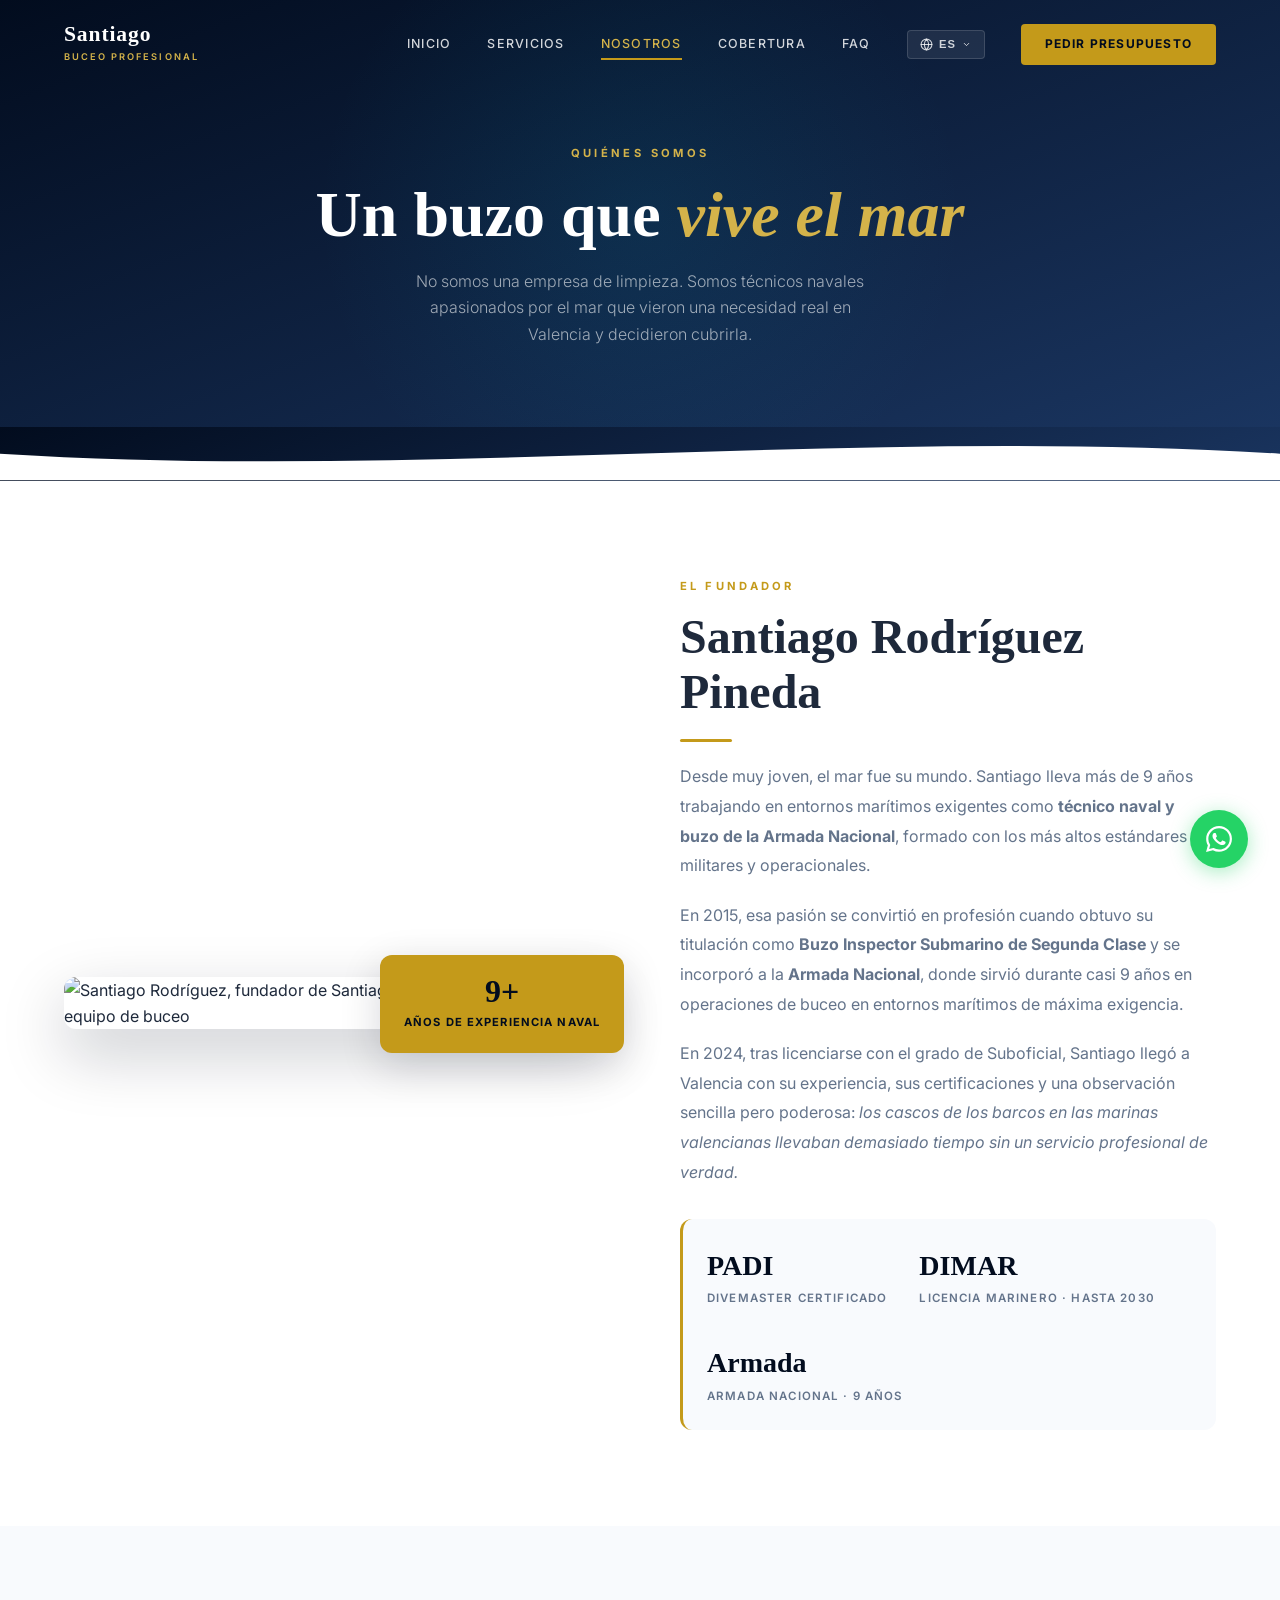
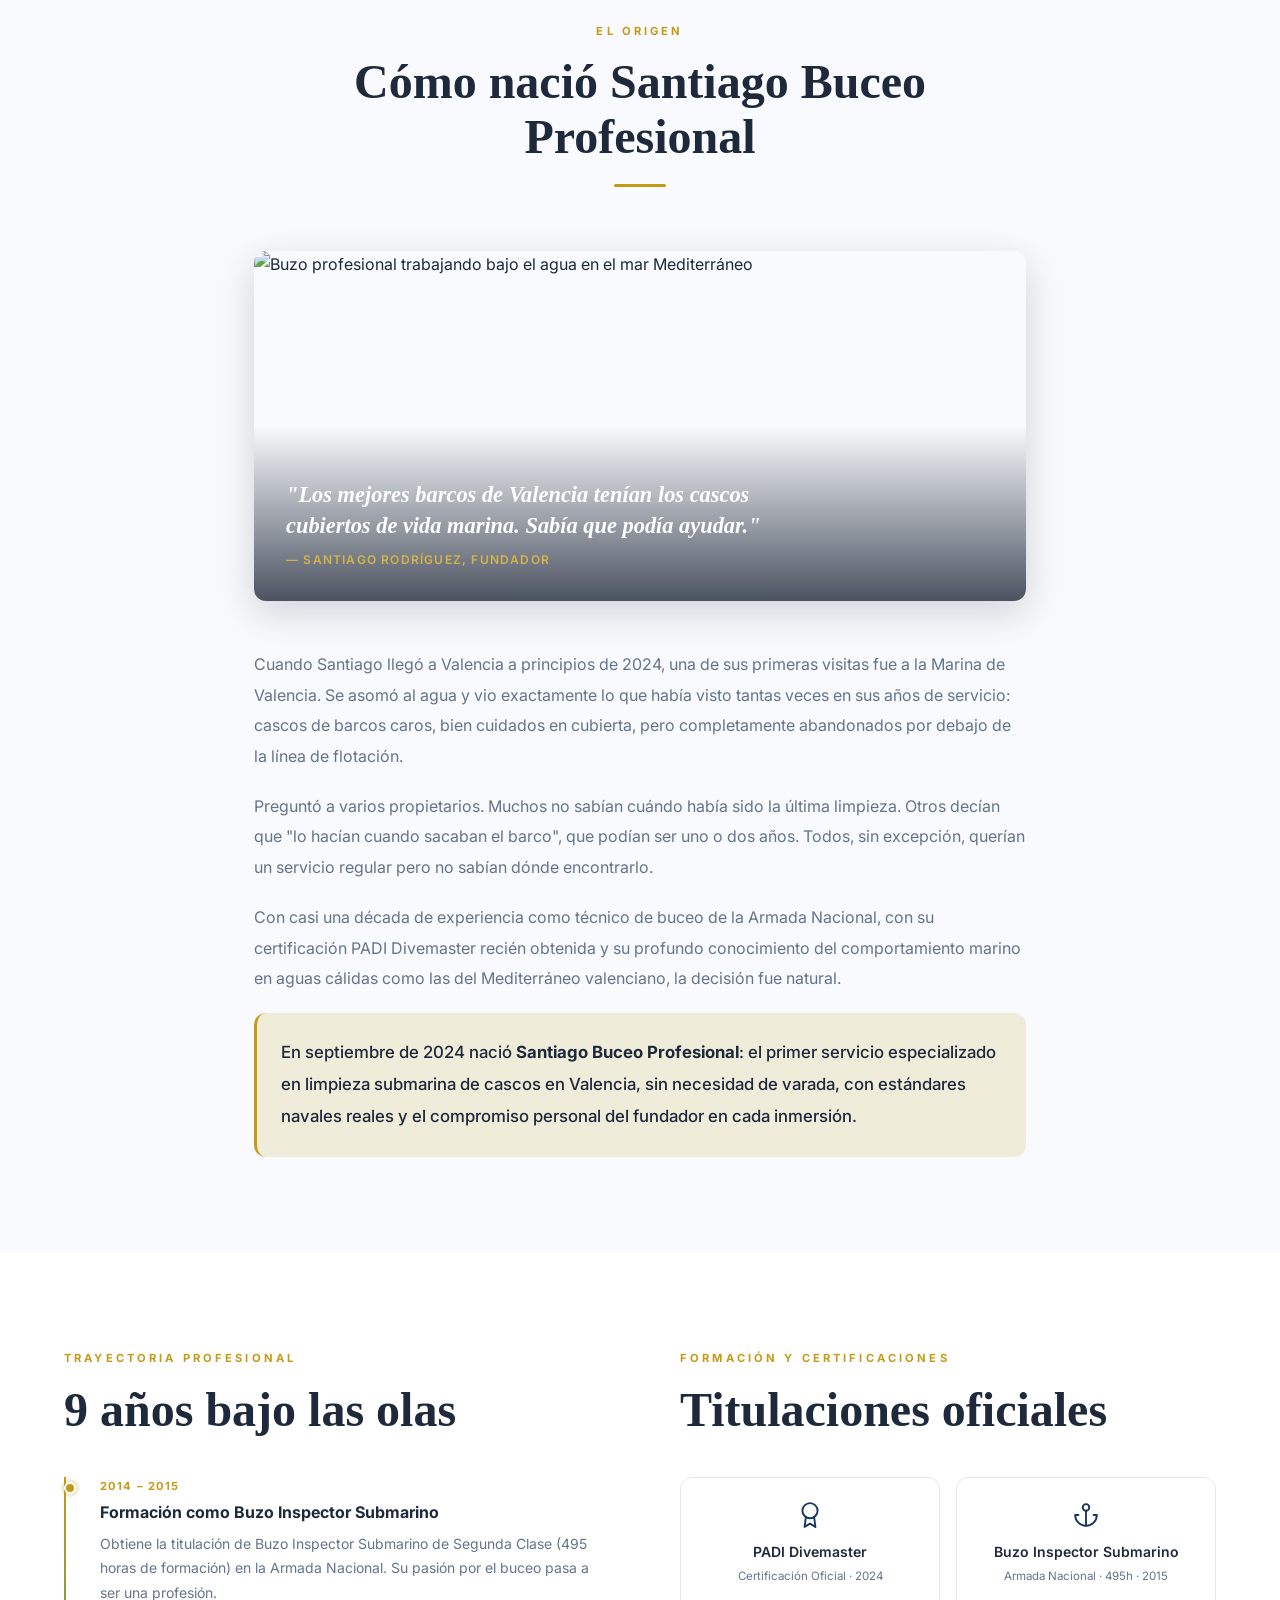
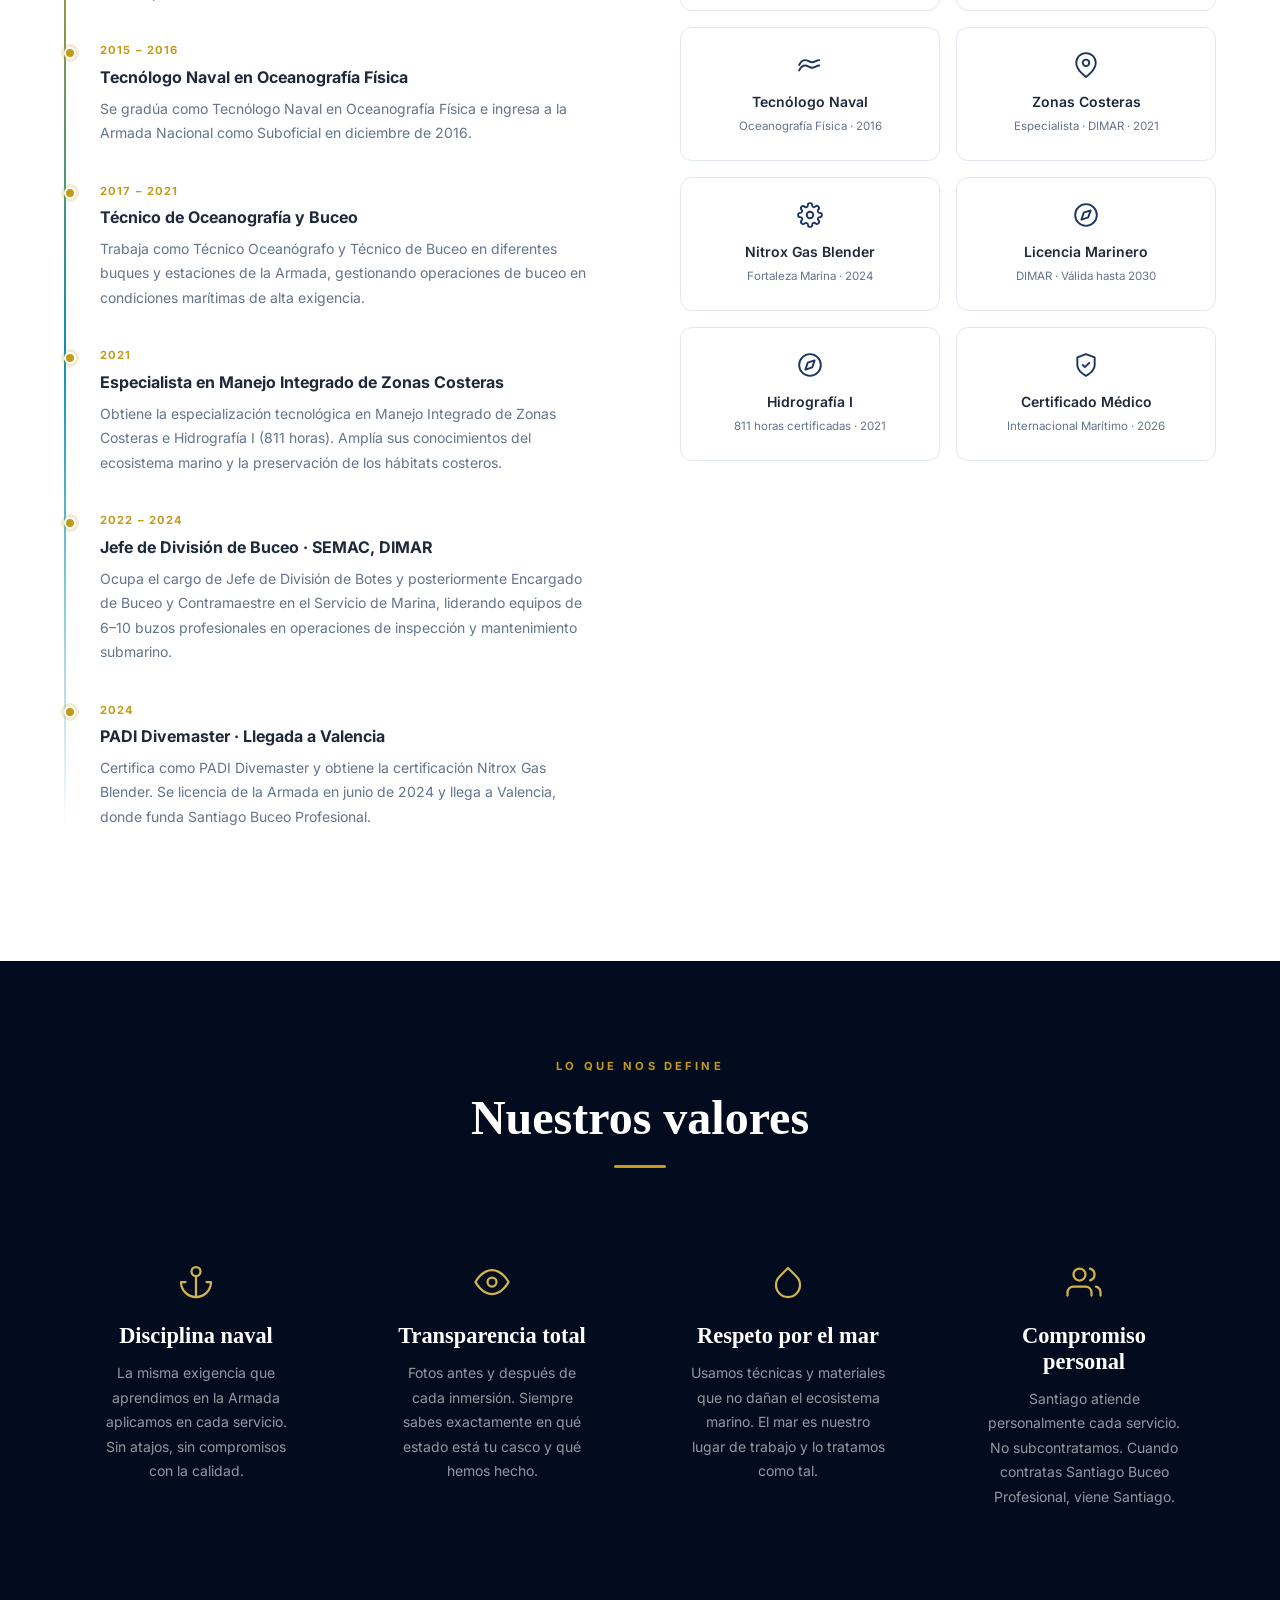
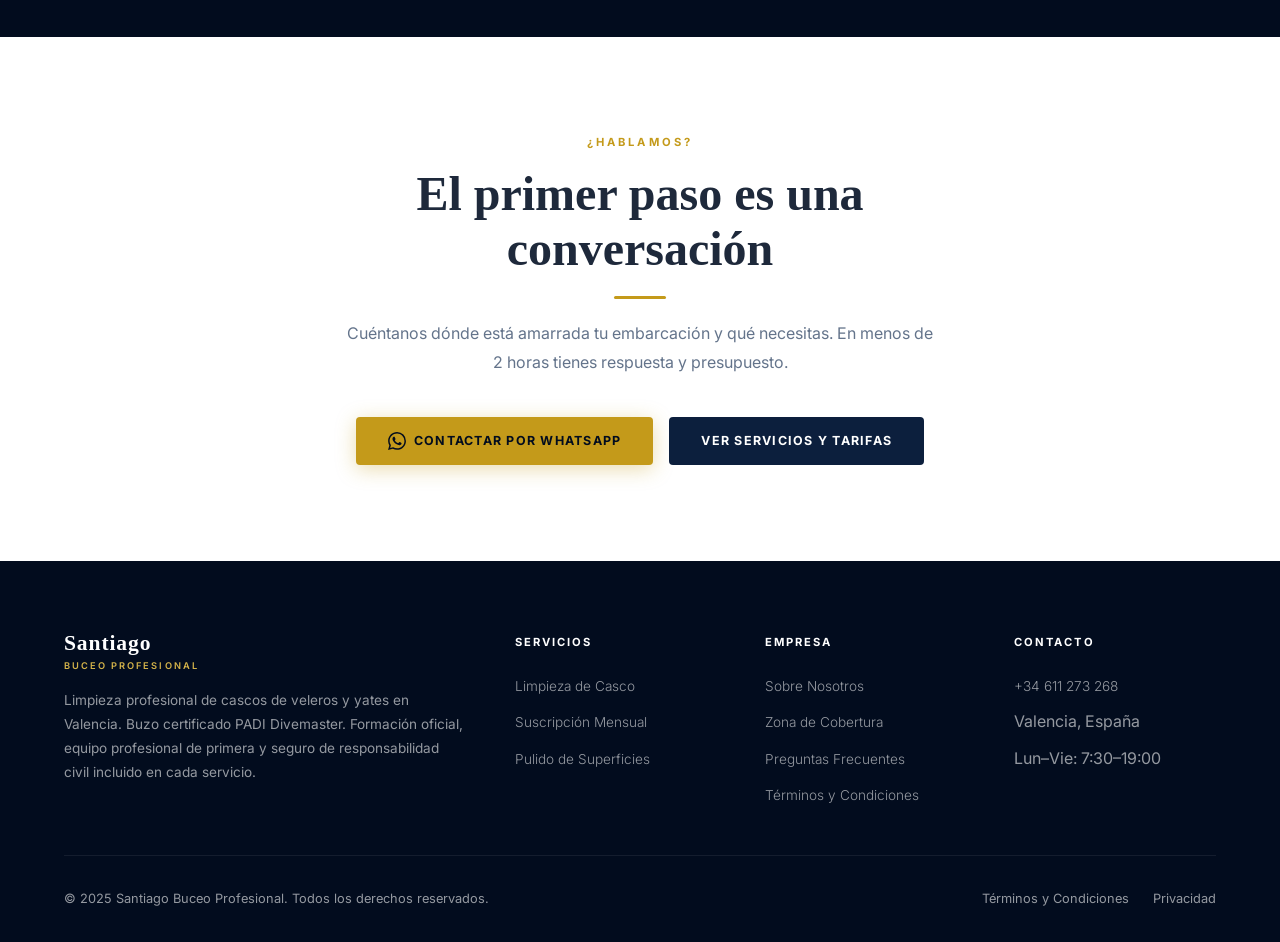
==== commit 052aa8ba: "mejoras" ====
--- a/about.html
+++ b/about.html
@@ -6,7 +6,7 @@
     <title>Sobre Nosotros | Santiago Buceo Profesional · Valencia</title>
     <meta
       name="description"
-      content="Conoce a Santiago Rodríguez, buzo colombiano con 9 años de experiencia naval, fundador de Santiago Buceo Profesional en Valencia. PADI Divemaster, técnico naval de la Armada de Colombia."
+      content="Conoce a Santiago Rodríguez, técnico naval con más de 9 años de experiencia, fundador de Santiago Buceo Profesional en Valencia. Buzo certificado PADI Divemaster."
     />
     <meta name="robots" content="index, follow" />
     <link
@@ -38,8 +38,51 @@
             <a href="about.html" class="nav__link active">Nosotros</a>
             <a href="index.html#cobertura" class="nav__link">Cobertura</a>
             <a href="index.html#faq" class="nav__link">FAQ</a>
+            <div class="lang-selector">
+              <button
+                class="lang-btn"
+                id="langBtn"
+                aria-label="Seleccionar idioma"
+              >
+                <svg
+                  width="13"
+                  height="13"
+                  viewBox="0 0 24 24"
+                  fill="none"
+                  stroke="currentColor"
+                  stroke-width="2"
+                  stroke-linecap="round"
+                  stroke-linejoin="round"
+                >
+                  <circle cx="12" cy="12" r="10" />
+                  <line x1="2" y1="12" x2="22" y2="12" />
+                  <path
+                    d="M12 2a15.3 15.3 0 0 1 4 10 15.3 15.3 0 0 1-4 10 15.3 15.3 0 0 1-4-10 15.3 15.3 0 0 1 4-10z"
+                  />
+                </svg>
+                <span id="activeLang">ES</span>
+                <svg
+                  width="9"
+                  height="9"
+                  viewBox="0 0 24 24"
+                  fill="none"
+                  stroke="currentColor"
+                  stroke-width="2.5"
+                  stroke-linecap="round"
+                  stroke-linejoin="round"
+                >
+                  <polyline points="6 9 12 15 18 9" />
+                </svg>
+              </button>
+              <div class="lang-dropdown" id="langDropdown">
+                <a href="#" class="lang-option" data-lang="es">ES — Español</a>
+                <a href="#" class="lang-option" data-lang="en">EN — English</a>
+                <a href="#" class="lang-option" data-lang="fr">FR — Français</a>
+                <a href="#" class="lang-option" data-lang="it">IT — Italiano</a>
+              </div>
+            </div>
             <a
-              href="https://wa.me/573006394572?text=Hola%20Santiago%2C%20vi%20vuestra%20web%20y%20quiero%20información%20sobre%20limpieza%20de%20casco%20para%20mi%20embarcación"
+              href="https://wa.me/34611273268?text=Hola%20Santiago%2C%20vi%20vuestra%20web%20y%20quiero%20información%20sobre%20limpieza%20de%20casco%20para%20mi%20embarcación"
               target="_blank"
               rel="noopener noreferrer"
               class="nav__cta"
@@ -60,7 +103,7 @@
       <a href="index.html#cobertura">Cobertura</a>
       <a href="index.html#faq">Preguntas</a>
       <a
-        href="https://wa.me/573006394572?text=Hola%20Santiago%2C%20vi%20vuestra%20web%20y%20quiero%20información%20sobre%20limpieza%20de%20casco%20para%20mi%20embarcación"
+        href="https://wa.me/34611273268?text=Hola%20Santiago%2C%20vi%20vuestra%20web%20y%20quiero%20información%20sobre%20limpieza%20de%20casco%20para%20mi%20embarcación"
         target="_blank"
         rel="noopener noreferrer"
         class="mobile-cta"
@@ -125,10 +168,10 @@
                 margin-bottom: 1.25rem;
               "
             >
-              Santiago nació y creció en las Islas del Rosario, en el Caribe
-              colombiano. Desde pequeño el mar fue su mundo — aprendió a bucear
-              antes de conducir y pasó su infancia mirando los cascos de los
-              barcos desde abajo del agua.
+              Desde muy joven, el mar fue su mundo. Santiago lleva más de 9 años
+              trabajando en entornos marítimos exigentes como
+              <strong>técnico naval y buzo de la Armada Nacional</strong>,
+              formado con los más altos estándares militares y operacionales.
             </p>
             <p
               style="
@@ -141,11 +184,9 @@
               En 2015, esa pasión se convirtió en profesión cuando obtuvo su
               titulación como
               <strong>Buzo Inspector Submarino de Segunda Clase</strong> y se
-              incorporó a la <strong>Armada Nacional de Colombia</strong>, donde
-              sirvió durante casi 9 años. Durante ese tiempo trabajó en el
-              Pacífico, en el Caribe y en los ríos interiores de Colombia,
-              liderando operaciones de buceo en las condiciones más exigentes
-              que se puedan imaginar.
+              incorporó a la <strong>Armada Nacional</strong>, donde sirvió
+              durante casi 9 años en operaciones de buceo en entornos marítimos
+              de máxima exigencia.
             </p>
             <p
               style="
@@ -241,7 +282,7 @@
                     color: var(--text-lt);
                   "
                 >
-                  Colombia · 9 años de servicio
+                  Armada Nacional · 9 años
                 </div>
               </div>
             </div>
@@ -330,9 +371,9 @@
           >
             Cuando Santiago llegó a Valencia a principios de 2024, una de sus
             primeras visitas fue a la Marina de Valencia. Se asomó al agua y vio
-            exactamente lo que había visto tantas veces en Colombia: cascos de
-            barcos caros, bien cuidados en cubierta, pero completamente
-            abandonados por debajo de la línea de flotación.
+            exactamente lo que había visto tantas veces en sus años de servicio:
+            cascos de barcos caros, bien cuidados en cubierta, pero
+            completamente abandonados por debajo de la línea de flotación.
           </p>
           <p
             style="
@@ -356,7 +397,7 @@
             "
           >
             Con casi una década de experiencia como técnico de buceo de la
-            Armada colombiana, con su certificación PADI Divemaster recién
+            Armada Nacional, con su certificación PADI Divemaster recién
             obtenida y su profundo conocimiento del comportamiento marino en
             aguas cálidas como las del Mediterráneo valenciano, la decisión fue
             natural.
@@ -401,8 +442,8 @@
                 </div>
                 <p class="timeline-item__text">
                   Obtiene la titulación de Buzo Inspector Submarino de Segunda
-                  Clase (495 horas de formación) en la Armada Nacional de
-                  Colombia. Su pasión por el buceo pasa a ser una profesión.
+                  Clase (495 horas de formación) en la Armada Nacional. Su
+                  pasión por el buceo pasa a ser una profesión.
                 </p>
               </div>
 
@@ -412,23 +453,22 @@
                   Tecnólogo Naval en Oceanografía Física
                 </div>
                 <p class="timeline-item__text">
-                  Se gradúa como Tecnólogo Naval en Oceanografía Física en la
-                  Escuela Naval de Suboficiales ARC Barranquilla. Ingresa a la
-                  Armada Nacional como Suboficial en diciembre de 2016.
+                  Se gradúa como Tecnólogo Naval en Oceanografía Física e
+                  ingresa a la Armada Nacional como Suboficial en diciembre de
+                  2016.
                 </p>
               </div>
 
               <div class="timeline-item">
                 <div class="timeline-item__date">2017 – 2021</div>
                 <div class="timeline-item__title">
-                  Técnico de Oceanografía y Buceo · ARC Isla Palma y
-                  Buenaventura
+                  Técnico de Oceanografía y Buceo
                 </div>
                 <p class="timeline-item__text">
                   Trabaja como Técnico Oceanógrafo y Técnico de Buceo en
-                  diferentes buques y estaciones de la Armada. Gestiona
-                  operaciones de buceo en el Pacífico colombiano, unas de las
-                  condiciones más exigentes del mundo.
+                  diferentes buques y estaciones de la Armada, gestionando
+                  operaciones de buceo en condiciones marítimas de alta
+                  exigencia.
                 </p>
               </div>
 
@@ -452,9 +492,9 @@
                 </div>
                 <p class="timeline-item__text">
                   Ocupa el cargo de Jefe de División de Botes y posteriormente
-                  Encargado de Buceo y Contramaestre en el Servicio de Marina
-                  Colombiano (DIMAR). Lidera equipos de 6–10 buzos profesionales
-                  en operaciones de inspección y mantenimiento submarino.
+                  Encargado de Buceo y Contramaestre en el Servicio de Marina,
+                  liderando equipos de 6–10 buzos profesionales en operaciones
+                  de inspección y mantenimiento submarino.
                 </p>
               </div>
 
@@ -517,7 +557,7 @@
                   </svg>
                 </div>
                 <div class="cert-badge__name">Buzo Inspector Submarino</div>
-                <div class="cert-badge__org">Armada Colombia · 495h · 2015</div>
+                <div class="cert-badge__org">Armada Nacional · 495h · 2015</div>
               </div>
               <div class="cert-badge">
                 <div class="cert-badge__icon">
@@ -845,7 +885,7 @@
           "
         >
           <a
-            href="https://wa.me/573006394572?text=Hola%20Santiago%2C%20vi%20vuestra%20web%20y%20quiero%20información%20sobre%20limpieza%20de%20casco%20para%20mi%20embarcación"
+            href="https://wa.me/34611273268?text=Hola%20Santiago%2C%20vi%20vuestra%20web%20y%20quiero%20información%20sobre%20limpieza%20de%20casco%20para%20mi%20embarcación"
             target="_blank"
             rel="noopener noreferrer"
             class="btn btn--primary"
@@ -877,7 +917,9 @@
             </div>
             <p class="footer__brand">
               Limpieza profesional de cascos de veleros y yates en Valencia.
-              Buzo certificado PADI con más de 9 años de experiencia naval.
+              Buzo certificado PADI Divemaster. Formación oficial, equipo
+              profesional de primera y seguro de responsabilidad civil incluido
+              en cada servicio.
             </p>
           </div>
           <div>
@@ -904,10 +946,10 @@
             <ul class="footer__links">
               <li>
                 <a
-                  href="https://wa.me/573006394572"
+                  href="https://wa.me/34611273268"
                   target="_blank"
                   rel="noopener noreferrer"
-                  >+57 300 639 4572</a
+                  >+34 611 273 268</a
                 >
               </li>
               <li><span>Valencia, España</span></li>
@@ -929,7 +971,7 @@
     </footer>
 
     <a
-      href="https://wa.me/573006394572?text=Hola%20Santiago%2C%20vi%20vuestra%20web%20y%20quiero%20información%20sobre%20limpieza%20de%20casco%20para%20mi%20embarcación"
+      href="https://wa.me/34611273268?text=Hola%20Santiago%2C%20vi%20vuestra%20web%20y%20quiero%20información%20sobre%20limpieza%20de%20casco%20para%20mi%20embarcación"
       target="_blank"
       rel="noopener noreferrer"
       class="whatsapp-float"
@@ -944,5 +986,20 @@
     </a>
 
     <script src="js/main.js"></script>
+    <!-- Google Translate (controlled by lang selector) -->
+    <div id="google_translate_element" style="display: none"></div>
+    <script>
+      function googleTranslateElementInit() {
+        new google.translate.TranslateElement(
+          {
+            pageLanguage: "es",
+            includedLanguages: "es,en,fr,it",
+            autoDisplay: false,
+          },
+          "google_translate_element",
+        );
+      }
+    </script>
+    <script src="//translate.google.com/translate_a/element.js?cb=googleTranslateElementInit"></script>
   </body>
 </html>
--- a/css/styles.css
+++ b/css/styles.css
@@ -287,6 +287,72 @@
   box-shadow: 0 4px 20px var(--gold-glow);
 }
 
+/* Language selector */
+.lang-selector {
+  position: relative;
+}
+.lang-btn {
+  display: flex;
+  align-items: center;
+  gap: 0.35rem;
+  background: rgba(255, 255, 255, 0.08);
+  border: 1px solid rgba(255, 255, 255, 0.14);
+  color: rgba(255, 255, 255, 0.8);
+  padding: 0.45rem 0.8rem;
+  border-radius: var(--radius);
+  font-size: 0.7rem;
+  font-weight: 700;
+  letter-spacing: 0.1em;
+  text-transform: uppercase;
+  cursor: pointer;
+  transition: all 0.25s;
+}
+.lang-btn:hover {
+  background: rgba(255, 255, 255, 0.14);
+  color: white;
+}
+.lang-dropdown {
+  position: absolute;
+  top: calc(100% + 8px);
+  right: 0;
+  background: var(--deep);
+  border: 1px solid rgba(255, 255, 255, 0.1);
+  border-radius: var(--radius);
+  min-width: 148px;
+  display: none;
+  flex-direction: column;
+  z-index: 200;
+  box-shadow: 0 8px 30px rgba(0, 0, 0, 0.5);
+  overflow: hidden;
+}
+.lang-dropdown.open {
+  display: flex;
+}
+.lang-option {
+  padding: 0.65rem 1rem;
+  font-size: 0.82rem;
+  color: rgba(255, 255, 255, 0.7);
+  transition: all 0.2s;
+  white-space: nowrap;
+  cursor: pointer;
+}
+.lang-option:hover,
+.lang-option.active {
+  background: rgba(196, 154, 26, 0.12);
+  color: var(--gold-lt);
+}
+/* Hide Google Translate default bar */
+.goog-te-banner-frame,
+.goog-te-balloon-frame {
+  display: none !important;
+}
+body {
+  top: 0 !important;
+}
+.skiptranslate {
+  display: none !important;
+}
+
 /* Hamburger */
 .nav__toggle {
   display: none;
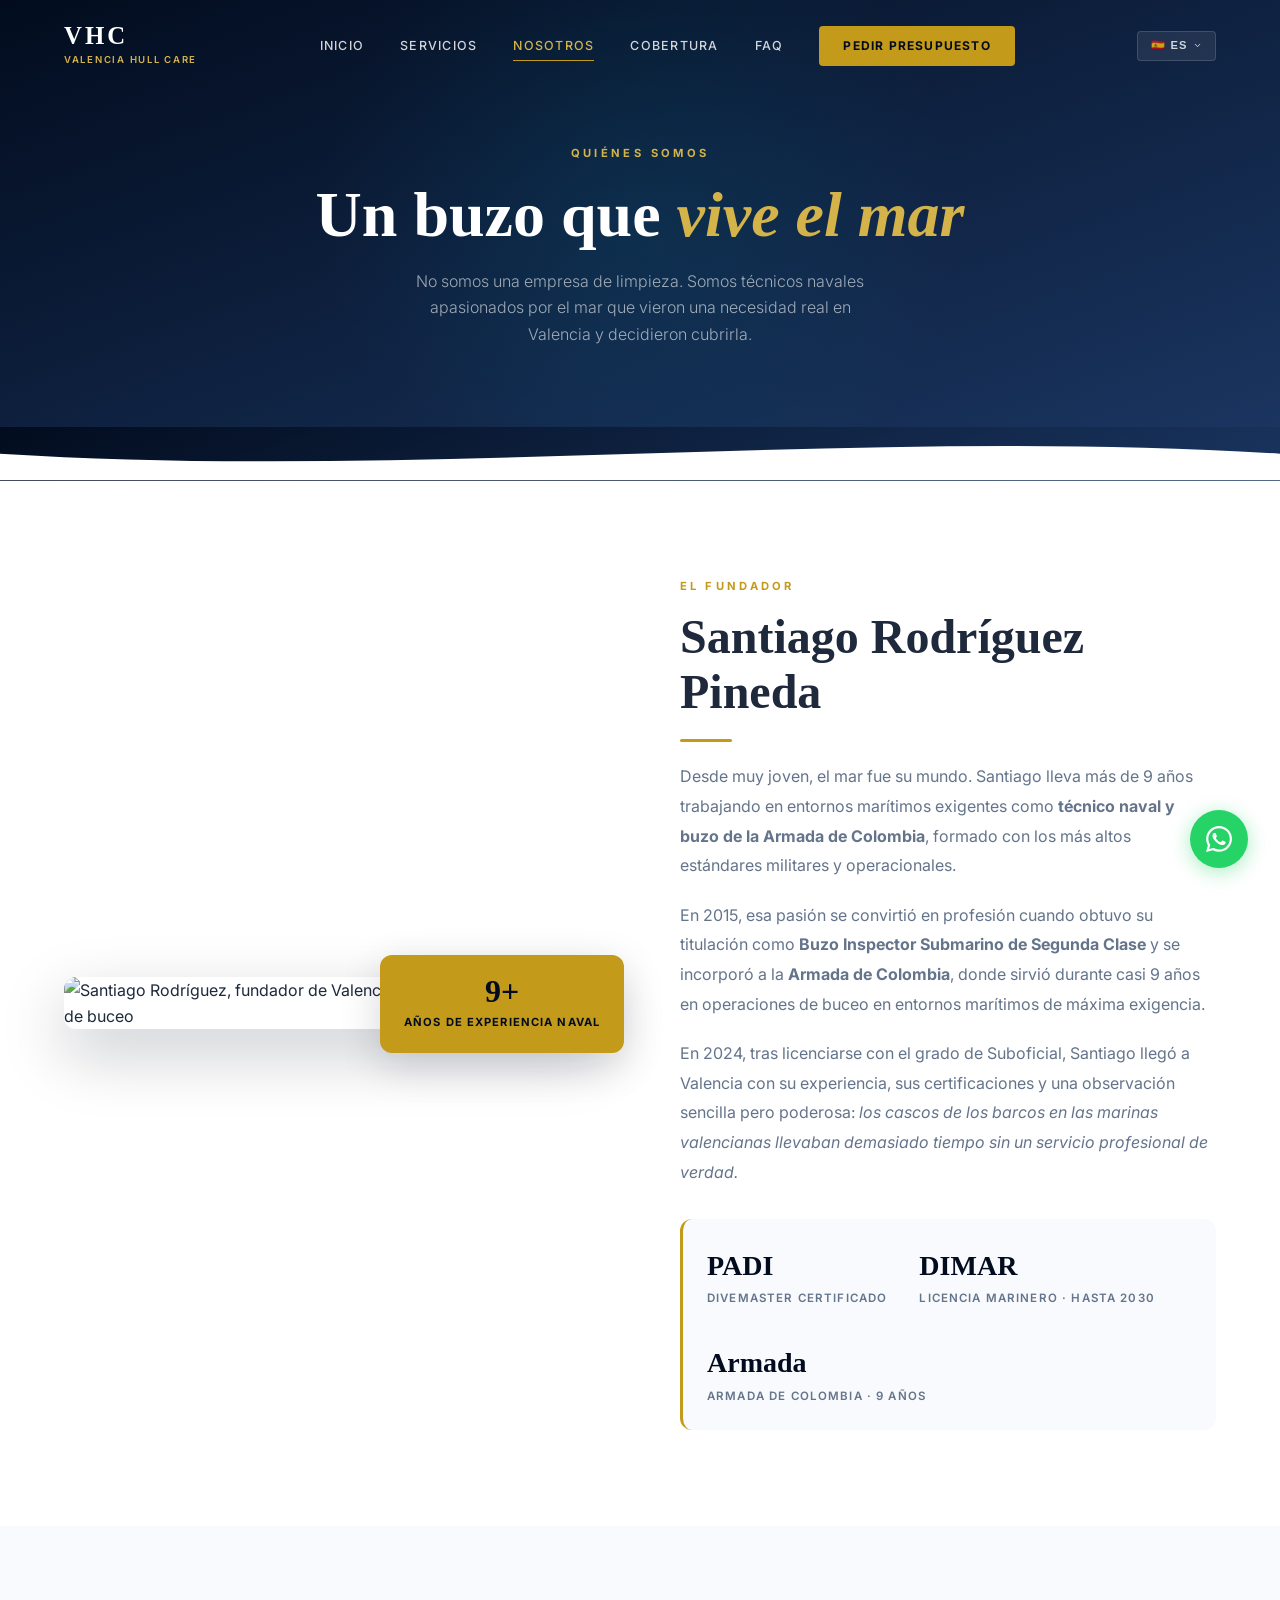
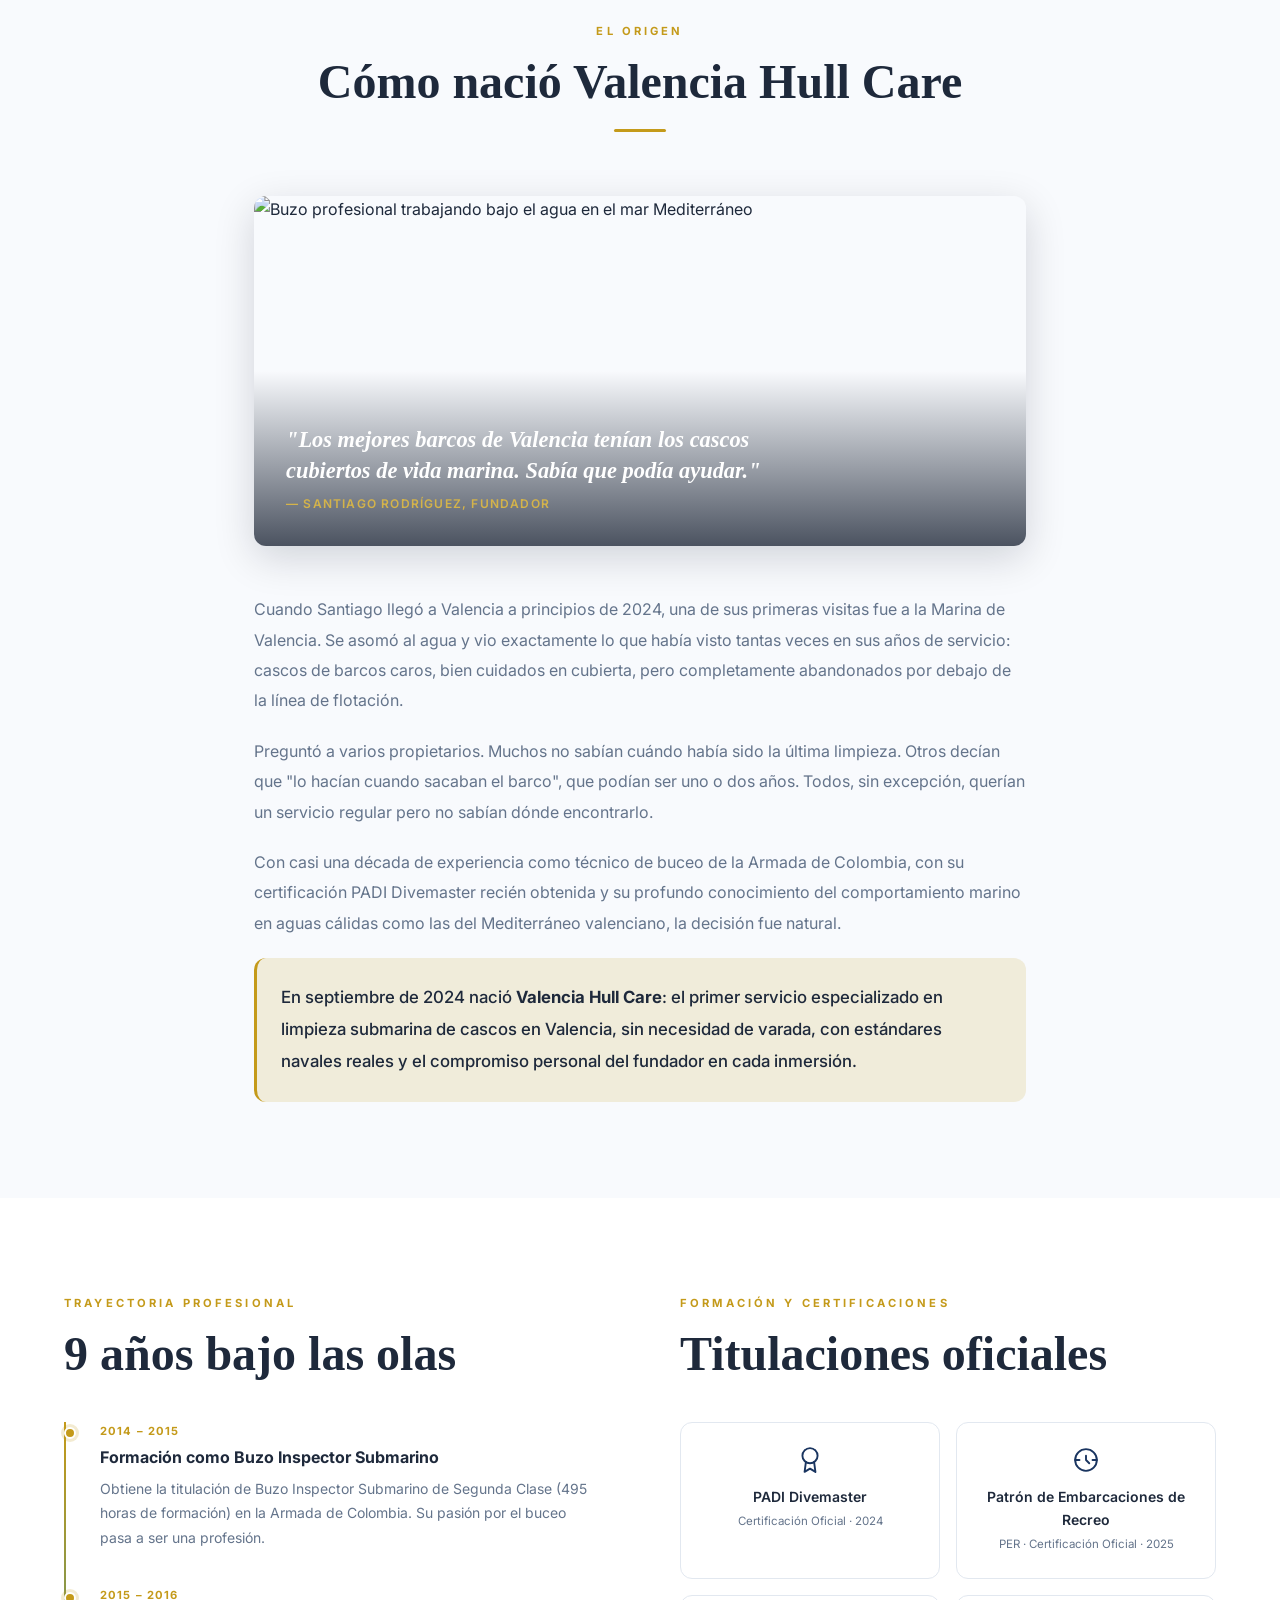
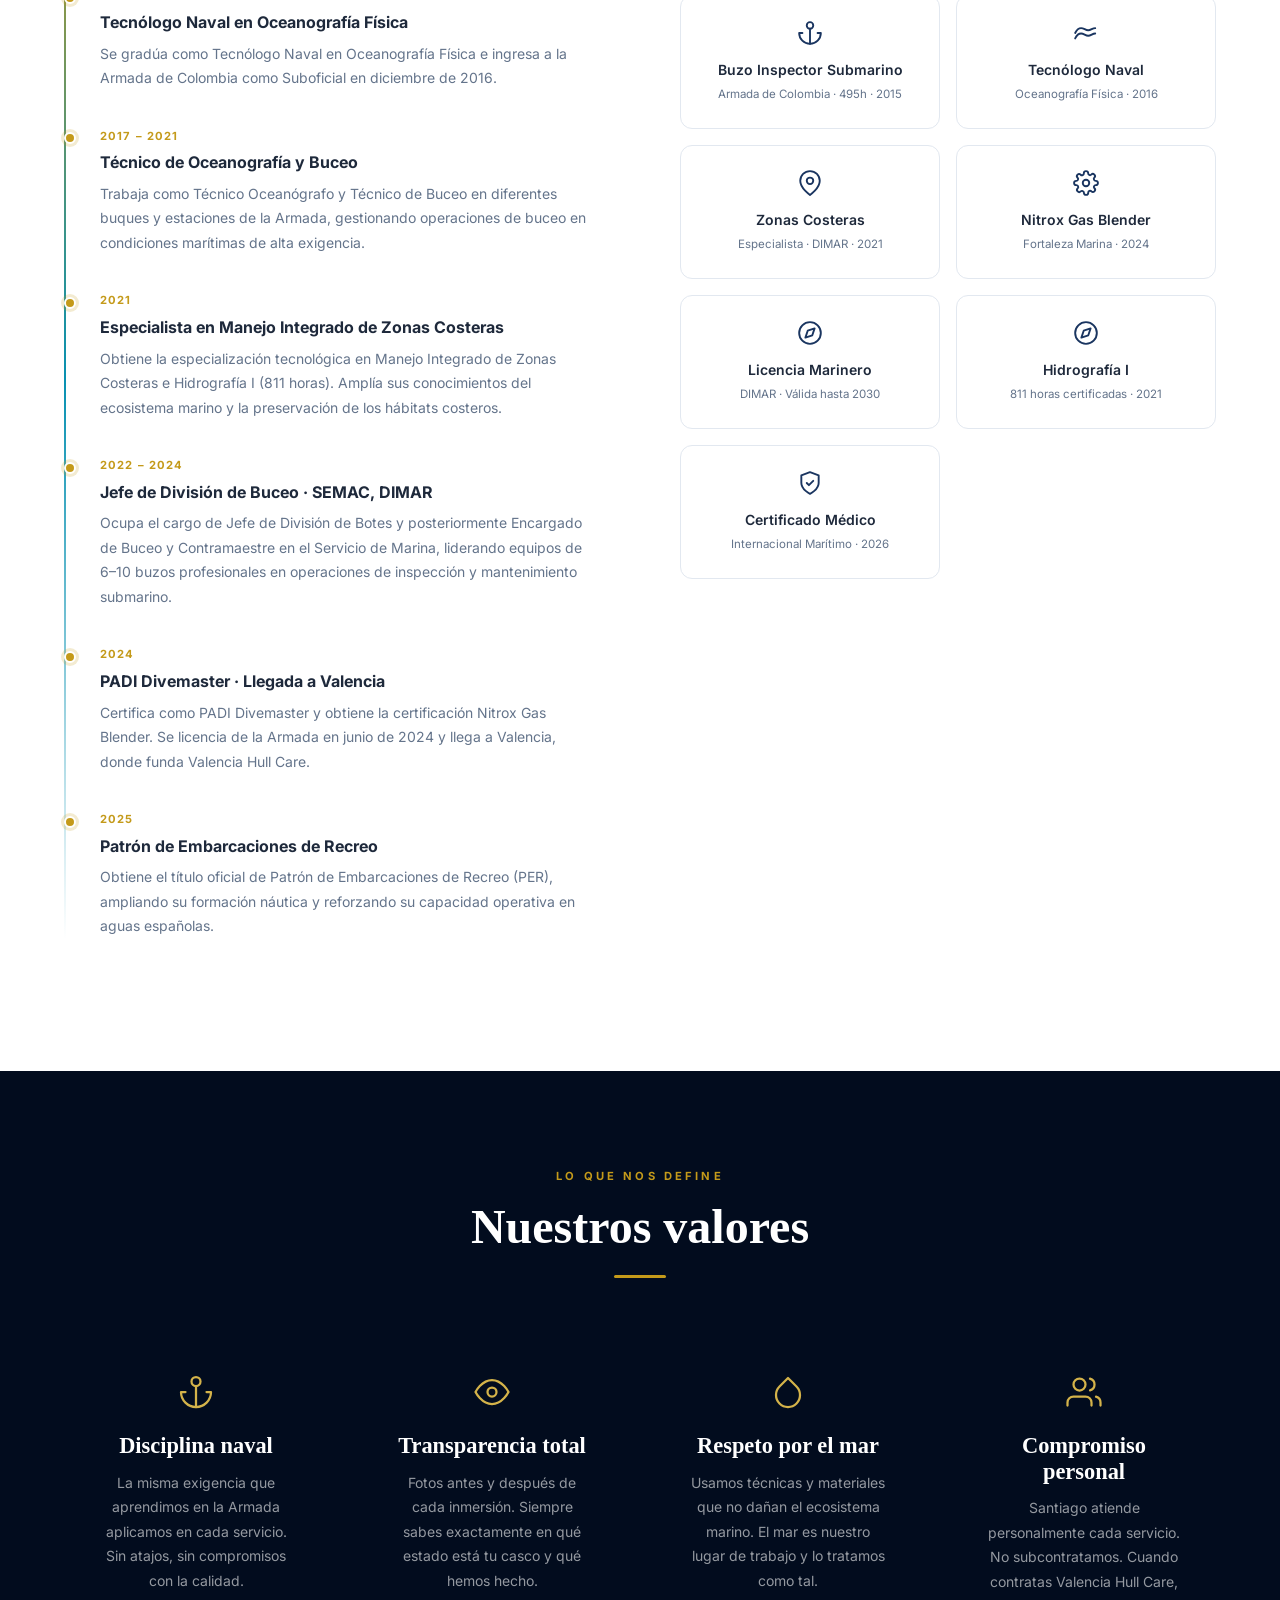
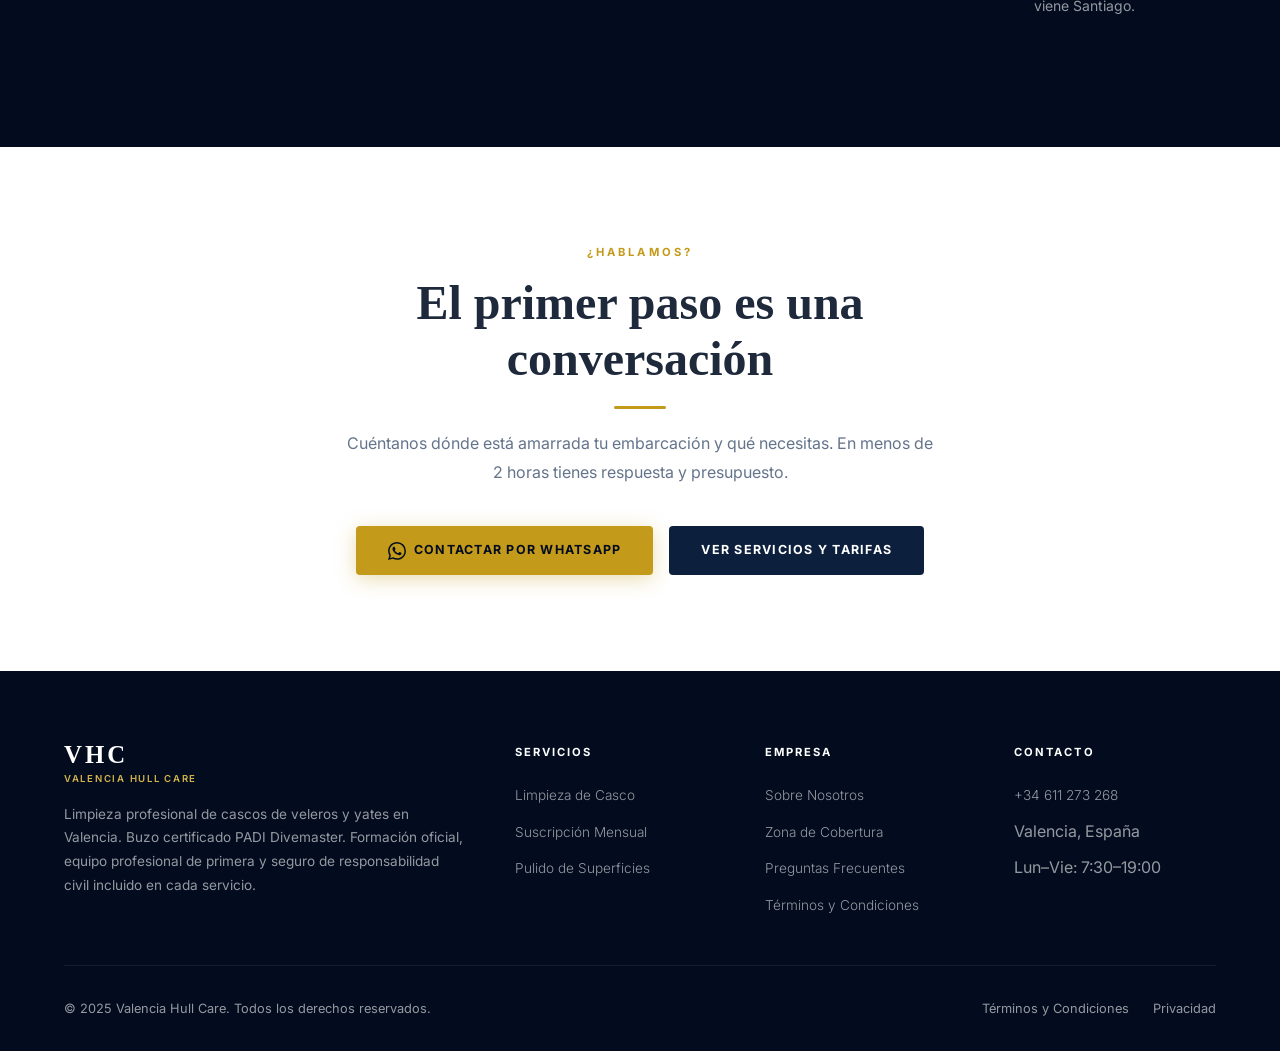
==== commit be77d156: "mejoras en el sitio" ====
--- a/about.html
+++ b/about.html
@@ -1,12 +1,12 @@
-<!doctype html>
+﻿<!doctype html>
 <html lang="es-ES">
   <head>
     <meta charset="UTF-8" />
     <meta name="viewport" content="width=device-width, initial-scale=1.0" />
-    <title>Sobre Nosotros | Santiago Buceo Profesional · Valencia</title>
+    <title>Sobre Nosotros | Valencia Hull Care · Valencia</title>
     <meta
       name="description"
-      content="Conoce a Santiago Rodríguez, técnico naval con más de 9 años de experiencia, fundador de Santiago Buceo Profesional en Valencia. Buzo certificado PADI Divemaster."
+      content="Conoce a Santiago Rodríguez, técnico naval con más de 9 años de experiencia, fundador de Valencia Hull Care en Valencia. Buzo certificado PADI Divemaster."
     />
     <meta name="robots" content="index, follow" />
     <link
@@ -28,8 +28,8 @@
         <div class="navbar__inner">
           <a href="index.html" class="logo">
             <div class="logo__text">
-              <span class="logo__name">Santiago</span>
-              <span class="logo__sub">Buceo Profesional</span>
+              <span class="logo__name">VHC</span>
+              <span class="logo__sub">Valencia Hull Care</span>
             </div>
           </a>
           <div class="nav__links">
@@ -38,28 +38,21 @@
             <a href="about.html" class="nav__link active">Nosotros</a>
             <a href="index.html#cobertura" class="nav__link">Cobertura</a>
             <a href="index.html#faq" class="nav__link">FAQ</a>
+            <a
+              href="https://wa.me/34611273268?text=Hola%20Santiago%2C%20vi%20vuestra%20web%20y%20quiero%20información%20sobre%20limpieza%20de%20casco%20para%20mi%20embarcación"
+              target="_blank"
+              rel="noopener noreferrer"
+              class="nav__cta"
+              >Pedir Presupuesto</a
+            >
+          </div>
+          <div class="nav__right">
             <div class="lang-selector">
               <button
                 class="lang-btn"
                 id="langBtn"
                 aria-label="Seleccionar idioma"
               >
-                <svg
-                  width="13"
-                  height="13"
-                  viewBox="0 0 24 24"
-                  fill="none"
-                  stroke="currentColor"
-                  stroke-width="2"
-                  stroke-linecap="round"
-                  stroke-linejoin="round"
-                >
-                  <circle cx="12" cy="12" r="10" />
-                  <line x1="2" y1="12" x2="22" y2="12" />
-                  <path
-                    d="M12 2a15.3 15.3 0 0 1 4 10 15.3 15.3 0 0 1-4 10 15.3 15.3 0 0 1-4-10 15.3 15.3 0 0 1 4-10z"
-                  />
-                </svg>
                 <span id="activeLang">ES</span>
                 <svg
                   width="9"
@@ -75,23 +68,24 @@
                 </svg>
               </button>
               <div class="lang-dropdown" id="langDropdown">
-                <a href="#" class="lang-option" data-lang="es">ES — Español</a>
-                <a href="#" class="lang-option" data-lang="en">EN — English</a>
-                <a href="#" class="lang-option" data-lang="fr">FR — Français</a>
-                <a href="#" class="lang-option" data-lang="it">IT — Italiano</a>
+                <a href="#" class="lang-option" data-lang="es"
+                  >🇪🇸 ES — Español</a
+                >
+                <a href="#" class="lang-option" data-lang="en"
+                  >🇬🇧 EN — English</a
+                >
+                <a href="#" class="lang-option" data-lang="fr"
+                  >🇫🇷 FR — Français</a
+                >
+                <a href="#" class="lang-option" data-lang="it"
+                  >🇮🇹 IT — Italiano</a
+                >
               </div>
             </div>
-            <a
-              href="https://wa.me/34611273268?text=Hola%20Santiago%2C%20vi%20vuestra%20web%20y%20quiero%20información%20sobre%20limpieza%20de%20casco%20para%20mi%20embarcación"
-              target="_blank"
-              rel="noopener noreferrer"
-              class="nav__cta"
-              >Pedir Presupuesto</a
-            >
-          </div>
-          <button class="nav__toggle" id="navToggle" aria-label="Abrir menú">
-            <span></span><span></span><span></span>
-          </button>
+            <button class="nav__toggle" id="navToggle" aria-label="Abrir menú">
+              <span></span><span></span><span></span>
+            </button>
+          </div>
         </div>
       </div>
     </nav>
@@ -109,6 +103,20 @@
         class="mobile-cta"
         >Pedir Presupuesto</a
       >
+      <div class="mobile-lang">
+        <a href="#" class="mobile-lang__btn lang-option" data-lang="es"
+          >🇪🇸 ES</a
+        >
+        <a href="#" class="mobile-lang__btn lang-option" data-lang="en"
+          >🇬🇧 EN</a
+        >
+        <a href="#" class="mobile-lang__btn lang-option" data-lang="fr"
+          >🇫🇷 FR</a
+        >
+        <a href="#" class="mobile-lang__btn lang-option" data-lang="it"
+          >🇮🇹 IT</a
+        >
+      </div>
     </div>
 
     <!-- ========== PAGE HERO ========== -->
@@ -147,7 +155,7 @@
           <div class="about-image reveal-left">
             <img
               src="https://images.pexels.com/photos/8826360/pexels-photo-8826360.jpeg?auto=compress&cs=tinysrgb&w=700&h=900&fit=crop"
-              alt="Santiago Rodríguez, fundador de Santiago Buceo Profesional, con su equipo de buceo"
+              alt="Santiago Rodríguez, fundador de Valencia Hull Care, con su equipo de buceo"
             />
             <div class="about-image__badge">
               <strong>9+</strong>
@@ -170,7 +178,7 @@
             >
               Desde muy joven, el mar fue su mundo. Santiago lleva más de 9 años
               trabajando en entornos marítimos exigentes como
-              <strong>técnico naval y buzo de la Armada Nacional</strong>,
+              <strong>técnico naval y buzo de la Armada de Colombia</strong>,
               formado con los más altos estándares militares y operacionales.
             </p>
             <p
@@ -184,7 +192,7 @@
               En 2015, esa pasión se convirtió en profesión cuando obtuvo su
               titulación como
               <strong>Buzo Inspector Submarino de Segunda Clase</strong> y se
-              incorporó a la <strong>Armada Nacional</strong>, donde sirvió
+              incorporó a la <strong>Armada de Colombia</strong>, donde sirvió
               durante casi 9 años en operaciones de buceo en entornos marítimos
               de máxima exigencia.
             </p>
@@ -282,7 +290,7 @@
                     color: var(--text-lt);
                   "
                 >
-                  Armada Nacional · 9 años
+                  Armada de Colombia · 9 años
                 </div>
               </div>
             </div>
@@ -296,7 +304,7 @@
       <div class="container" style="max-width: 820px">
         <div class="section__header">
           <span class="section__label">El origen</span>
-          <h2 class="section__title">Cómo nació Santiago Buceo Profesional</h2>
+          <h2 class="section__title">Cómo nació Valencia Hull Care</h2>
           <div class="divider"></div>
         </div>
 
@@ -397,7 +405,7 @@
             "
           >
             Con casi una década de experiencia como técnico de buceo de la
-            Armada Nacional, con su certificación PADI Divemaster recién
+            Armada de Colombia, con su certificación PADI Divemaster recién
             obtenida y su profundo conocimiento del comportamiento marino en
             aguas cálidas como las del Mediterráneo valenciano, la decisión fue
             natural.
@@ -415,7 +423,7 @@
             "
           >
             En septiembre de 2024 nació
-            <strong>Santiago Buceo Profesional</strong>: el primer servicio
+            <strong>Valencia Hull Care</strong>: el primer servicio
             especializado en limpieza submarina de cascos en Valencia, sin
             necesidad de varada, con estándares navales reales y el compromiso
             personal del fundador en cada inmersión.
@@ -442,7 +450,7 @@
                 </div>
                 <p class="timeline-item__text">
                   Obtiene la titulación de Buzo Inspector Submarino de Segunda
-                  Clase (495 horas de formación) en la Armada Nacional. Su
+                  Clase (495 horas de formación) en la Armada de Colombia. Su
                   pasión por el buceo pasa a ser una profesión.
                 </p>
               </div>
@@ -454,8 +462,8 @@
                 </div>
                 <p class="timeline-item__text">
                   Se gradúa como Tecnólogo Naval en Oceanografía Física e
-                  ingresa a la Armada Nacional como Suboficial en diciembre de
-                  2016.
+                  ingresa a la Armada de Colombia como Suboficial en diciembre
+                  de 2016.
                 </p>
               </div>
 
@@ -506,7 +514,19 @@
                 <p class="timeline-item__text">
                   Certifica como PADI Divemaster y obtiene la certificación
                   Nitrox Gas Blender. Se licencia de la Armada en junio de 2024
-                  y llega a Valencia, donde funda Santiago Buceo Profesional.
+                  y llega a Valencia, donde funda Valencia Hull Care.
+                </p>
+              </div>
+
+              <div class="timeline-item">
+                <div class="timeline-item__date">2025</div>
+                <div class="timeline-item__title">
+                  Patrón de Embarcaciones de Recreo
+                </div>
+                <p class="timeline-item__text">
+                  Obtiene el título oficial de Patrón de Embarcaciones de Recreo
+                  (PER), ampliando su formación náutica y reforzando su
+                  capacidad operativa en aguas españolas.
                 </p>
               </div>
             </div>
@@ -551,13 +571,40 @@
                     stroke-linecap="round"
                     stroke-linejoin="round"
                   >
+                    <circle cx="12" cy="12" r="10" />
+                    <path d="M12 8v4l3 3" />
+                    <line x1="2" y1="12" x2="6" y2="12" />
+                    <line x1="18" y1="12" x2="22" y2="12" />
+                  </svg>
+                </div>
+                <div class="cert-badge__name">
+                  Patrón de Embarcaciones de Recreo
+                </div>
+                <div class="cert-badge__org">
+                  PER · Certificación Oficial · 2025
+                </div>
+              </div>
+              <div class="cert-badge">
+                <div class="cert-badge__icon">
+                  <svg
+                    width="26"
+                    height="26"
+                    viewBox="0 0 24 24"
+                    fill="none"
+                    stroke="currentColor"
+                    stroke-width="1.75"
+                    stroke-linecap="round"
+                    stroke-linejoin="round"
+                  >
                     <circle cx="12" cy="5" r="3" />
                     <line x1="12" y1="22" x2="12" y2="8" />
                     <path d="M5 12H2a10 10 0 0 0 20 0h-3" />
                   </svg>
                 </div>
                 <div class="cert-badge__name">Buzo Inspector Submarino</div>
-                <div class="cert-badge__org">Armada Nacional · 495h · 2015</div>
+                <div class="cert-badge__org">
+                  Armada de Colombia · 495h · 2015
+                </div>
               </div>
               <div class="cert-badge">
                 <div class="cert-badge__icon">
@@ -852,7 +899,7 @@
               "
             >
               Santiago atiende personalmente cada servicio. No subcontratamos.
-              Cuando contratas Santiago Buceo Profesional, viene Santiago.
+              Cuando contratas Valencia Hull Care, viene Santiago.
             </p>
           </div>
         </div>
@@ -911,8 +958,8 @@
           <div>
             <div class="logo footer__logo">
               <div class="logo__text">
-                <span class="logo__name">Santiago</span>
-                <span class="logo__sub">Buceo Profesional</span>
+                <span class="logo__name">VHC</span>
+                <span class="logo__sub">Valencia Hull Care</span>
               </div>
             </div>
             <p class="footer__brand">
@@ -958,10 +1005,7 @@
           </div>
         </div>
         <div class="footer__bottom">
-          <p>
-            &copy; 2025 Santiago Buceo Profesional. Todos los derechos
-            reservados.
-          </p>
+          <p>&copy; 2025 Valencia Hull Care. Todos los derechos reservados.</p>
           <div class="footer__legal">
             <a href="terminos.html">Términos y Condiciones</a>
             <a href="terminos.html#privacidad">Privacidad</a>
--- a/css/styles.css
+++ b/css/styles.css
@@ -207,6 +207,12 @@
   align-items: center;
   justify-content: space-between;
 }
+.nav__right {
+  display: flex;
+  align-items: center;
+  gap: 0.5rem;
+  position: relative;
+}
 
 .logo {
   display: flex;
@@ -223,16 +229,16 @@
 .logo__name {
   color: white;
   font-family: "Cormorant Garant", serif;
-  font-size: 1.35rem;
-  font-weight: 700;
-  letter-spacing: 0.04em;
+  font-size: 1.55rem;
+  font-weight: 700;
+  letter-spacing: 0.12em;
   line-height: 1;
 }
 .logo__sub {
   color: var(--gold-lt);
-  font-size: 0.58rem;
+  font-size: 0.6rem;
   font-weight: 600;
-  letter-spacing: 0.22em;
+  letter-spacing: 0.18em;
   text-transform: uppercase;
   margin-top: 3px;
 }
@@ -363,6 +369,54 @@
   border: none;
   padding: 4px;
 }
+
+/* Mobile language selector */
+.mobile-lang {
+  display: flex;
+  gap: 0.75rem;
+  margin-top: 0.5rem;
+}
+.mobile-lang__btn {
+  font-family: "Inter", sans-serif !important;
+  font-size: 0.8rem !important;
+  font-weight: 700 !important;
+  letter-spacing: 0.12em;
+  color: rgba(255, 255, 255, 0.55) !important;
+  padding: 0.45rem 0.85rem;
+  border: 1px solid rgba(255, 255, 255, 0.15);
+  border-radius: 6px;
+  transition: all 0.2s;
+}
+.mobile-lang__btn:hover,
+.mobile-lang__btn.active {
+  color: var(--gold-lt) !important;
+  border-color: var(--gold);
+  background: rgba(196, 154, 26, 0.1);
+}
+
+/* Mobile language selector */
+.mobile-lang {
+  display: flex;
+  gap: 0.75rem;
+  margin-top: 0.5rem;
+}
+.mobile-lang__btn {
+  font-family: "Inter", sans-serif !important;
+  font-size: 0.8rem !important;
+  font-weight: 700 !important;
+  letter-spacing: 0.12em;
+  color: rgba(255, 255, 255, 0.55) !important;
+  padding: 0.45rem 0.85rem;
+  border: 1px solid rgba(255, 255, 255, 0.15);
+  border-radius: 6px;
+  transition: all 0.2s;
+}
+.mobile-lang__btn:hover,
+.mobile-lang__btn.active {
+  color: var(--gold-lt) !important;
+  border-color: var(--gold);
+  background: rgba(196, 154, 26, 0.1);
+}
 .nav__toggle span {
   display: block;
   width: 24px;
@@ -422,12 +476,12 @@
 /* ---- HERO ---- */
 .hero {
   position: relative;
-  height: 100vh;
-  min-height: 720px;
+  min-height: 100vh;
   display: flex;
   align-items: center;
   justify-content: center;
   overflow: hidden;
+  padding: 120px 0 80px;
 }
 .hero__bg {
   position: absolute;
@@ -489,6 +543,8 @@
   height: 7px;
   border-radius: 50%;
   background: var(--gold);
+  flex-shrink: 0;
+  align-self: center;
   animation: pulseGlow 2s infinite;
 }
 @keyframes pulseGlow {
@@ -1368,13 +1424,19 @@
   background: transparent;
   border: none;
   border-left: 1.5px solid var(--gray-200);
-  padding: 0.5rem 0.75rem;
+  padding: 0.5rem 0.5rem;
   font-family: "Inter", sans-serif;
   font-size: 0.82rem;
   font-weight: 700;
   color: var(--text);
   cursor: pointer;
   flex-shrink: 0;
+  width: 72px;
+  min-width: 72px;
+  max-width: 72px;
+  overflow: hidden;
+  text-overflow: ellipsis;
+  white-space: nowrap;
   outline: none;
   appearance: none;
   -webkit-appearance: none;
@@ -1843,6 +1905,9 @@
   }
   .contact-grid {
     grid-template-columns: 1fr;
+    width: 100%;
+    box-shadow: none;
+    border-radius: 0;
   }
   .why-grid {
     grid-template-columns: 1fr;
@@ -1869,9 +1934,51 @@
   .nav__cta {
     display: none;
   }
+  .lang-selector {
+    display: flex;
+    position: static;
+  }
+  .lang-dropdown {
+    position: absolute;
+    right: 0;
+    left: auto;
+  }
   .nav__toggle {
     display: flex;
   }
+  .hero__badge {
+    white-space: normal;
+    text-align: center;
+    justify-content: center;
+    max-width: 280px;
+  }
+  .contact__form-area {
+    padding: 2rem 1.25rem;
+    overflow: hidden;
+  }
+  footer {
+    padding: 2.5rem 0 1.5rem;
+  }
+  .footer__brand {
+    font-size: 0.8rem;
+    margin-top: 0.5rem;
+  }
+  .footer__col-title {
+    margin-bottom: 0.75rem;
+  }
+  .footer__links {
+    gap: 0.4rem;
+  }
+  .footer__bottom {
+    flex-direction: column;
+    align-items: flex-start;
+    gap: 0.5rem;
+    padding-top: 1.25rem;
+    font-size: 0.75rem;
+  }
+  .footer__legal {
+    gap: 1rem;
+  }
   .steps-grid {
     grid-template-columns: 1fr;
   }
@@ -1879,8 +1986,8 @@
     display: none;
   }
   .footer__grid {
-    grid-template-columns: 1fr;
-    gap: 2rem;
+    grid-template-columns: 1fr 1fr;
+    gap: 1.5rem;
   }
   .form-grid-2,
   .checkbox-grid {
@@ -1889,9 +1996,18 @@
   .pricing-table {
     font-size: 0.8rem;
   }
+  /* Ocultar columna Descripción en móvil para que la tabla quepa sin scroll */
+  .pricing-table th:nth-child(2),
+  .pricing-table td:nth-child(2) {
+    display: none;
+  }
   .pricing-table th,
   .pricing-table td {
-    padding: 0.75rem 0.75rem;
+    padding: 0.75rem 0.6rem;
+  }
+  .checkbox-item {
+    justify-content: flex-start;
+    padding-left: 1rem;
   }
   /* Grids de 2 columnas → 1 columna en móvil */
   .grid-2col,
@@ -1919,6 +2035,13 @@
   .btn {
     justify-content: center;
   }
+  .contact-form .btn[type="submit"] {
+    display: flex;
+    width: 100%;
+    max-width: 100%;
+    box-sizing: border-box;
+    box-shadow: none;
+  }
   .whatsapp-float__label {
     display: none;
   }
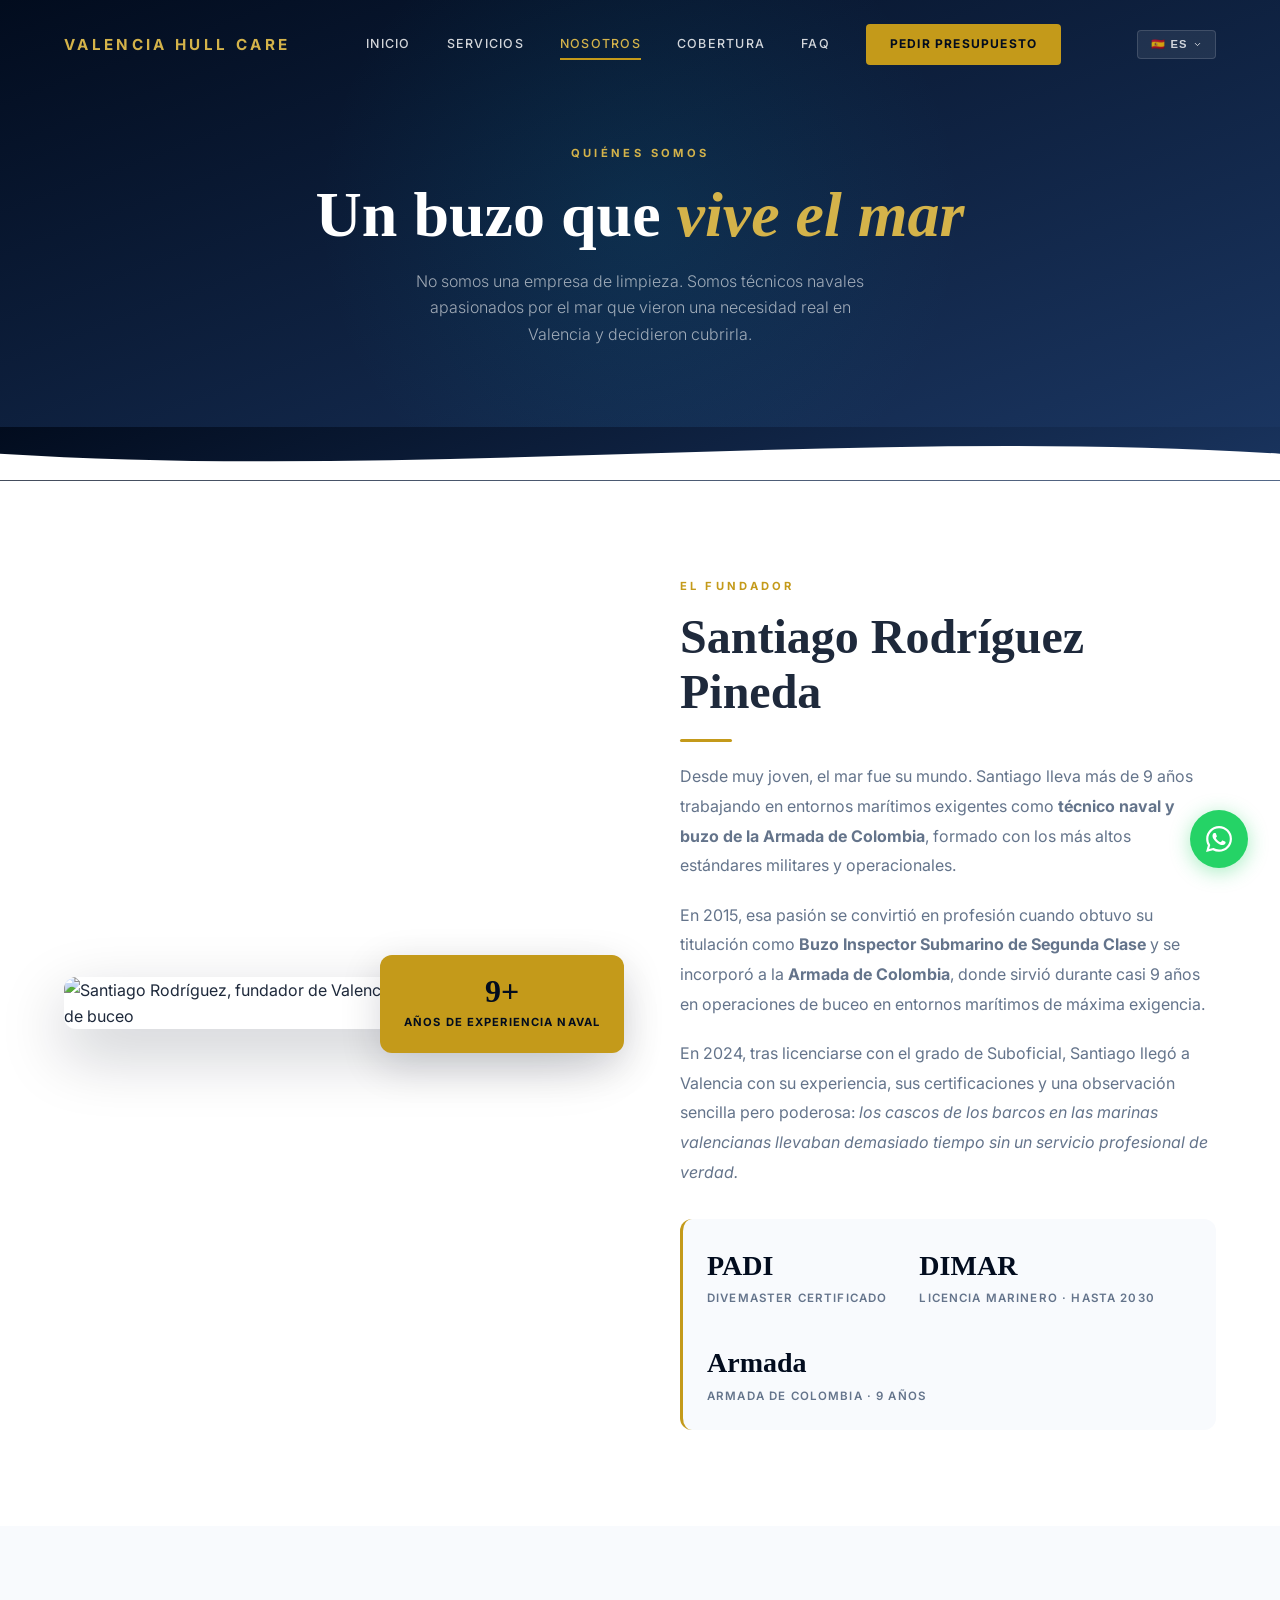
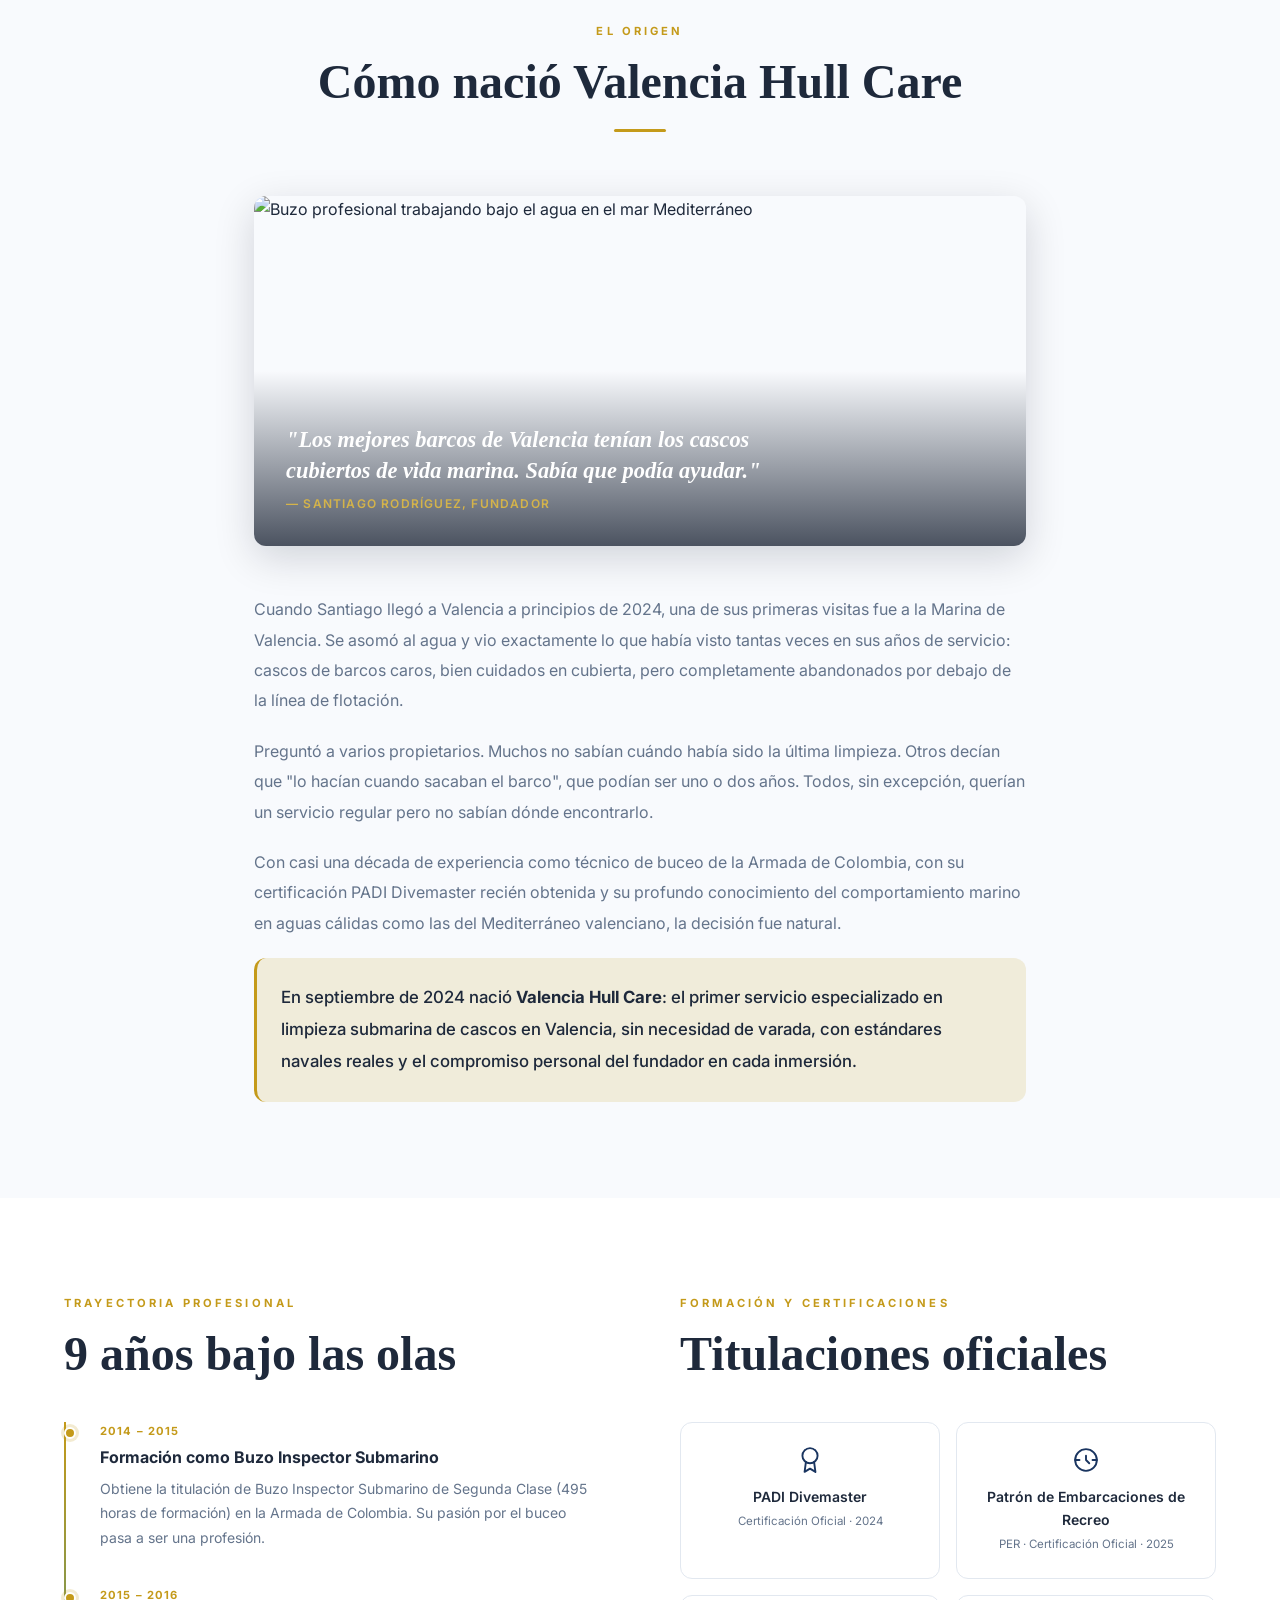
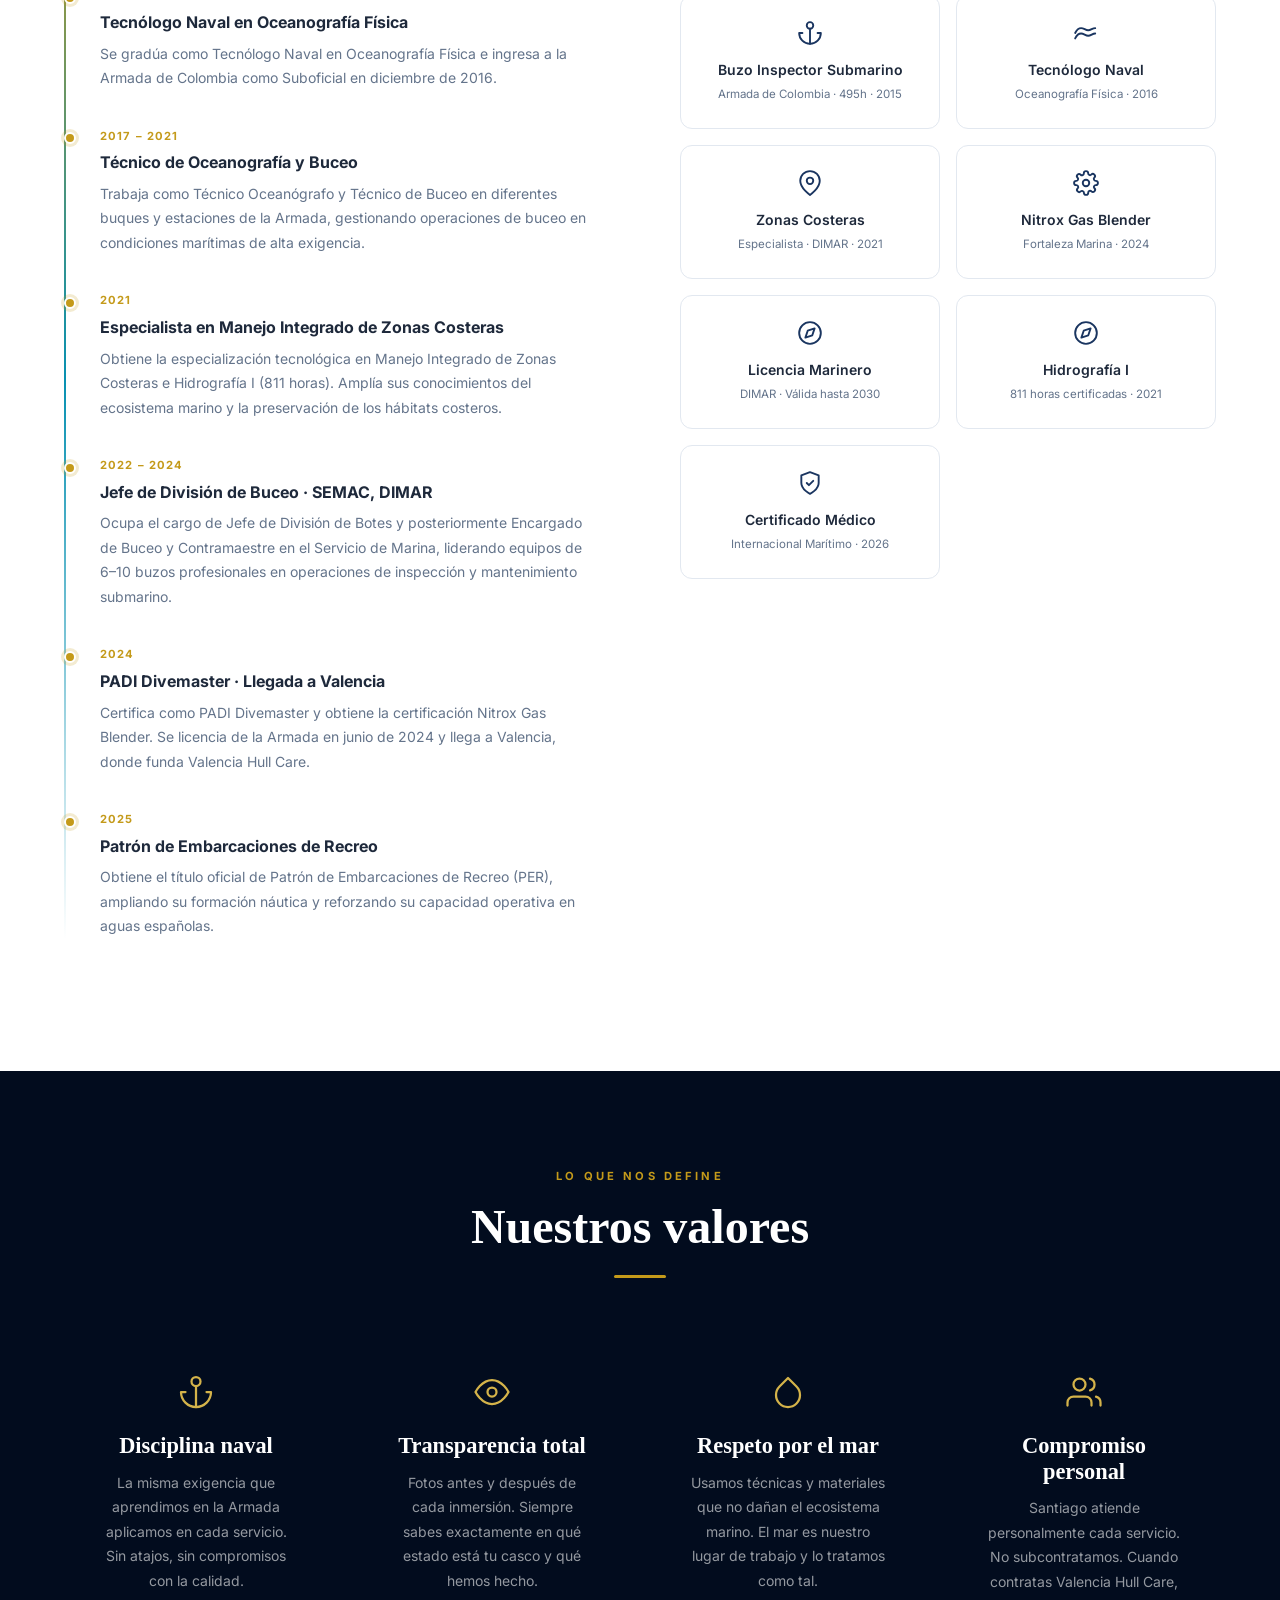
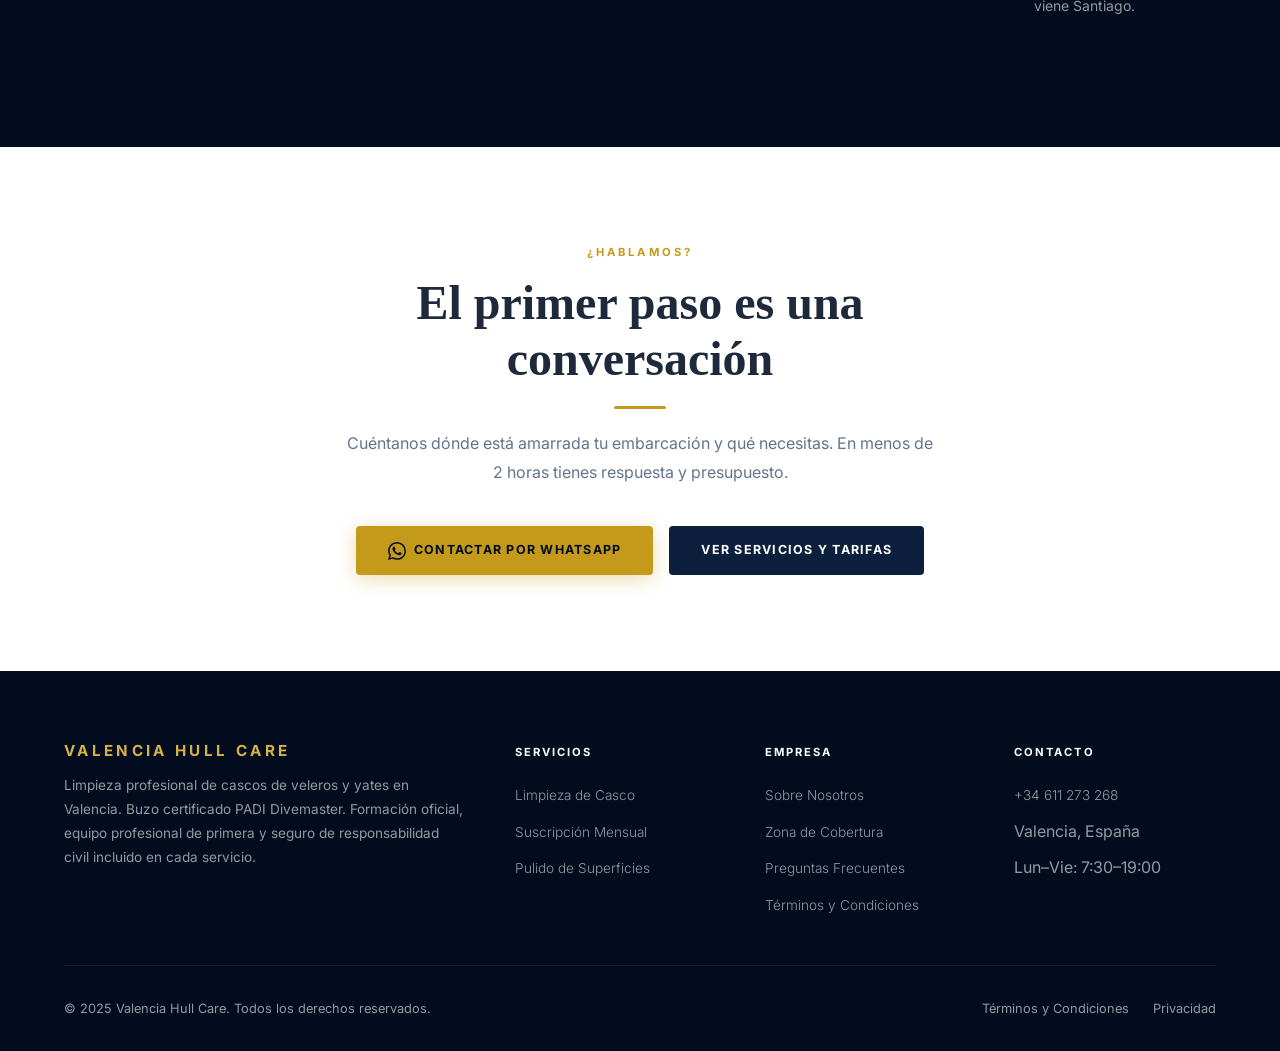
==== commit f8e11642: "Add German language support and update logo text across multiple pages Co-authored-by: Copilot <copi" ====
--- a/about.html
+++ b/about.html
@@ -28,8 +28,7 @@
         <div class="navbar__inner">
           <a href="index.html" class="logo">
             <div class="logo__text">
-              <span class="logo__name">VHC</span>
-              <span class="logo__sub">Valencia Hull Care</span>
+              <span class="logo__name">Valencia Hull Care</span>
             </div>
           </a>
           <div class="nav__links">
@@ -79,6 +78,9 @@
                 >
                 <a href="#" class="lang-option" data-lang="it"
                   >🇮🇹 IT — Italiano</a
+                >
+                <a href="#" class="lang-option" data-lang="de"
+                  >🇩🇪 DE — Deutsch</a
                 >
               </div>
             </div>
@@ -958,8 +960,7 @@
           <div>
             <div class="logo footer__logo">
               <div class="logo__text">
-                <span class="logo__name">VHC</span>
-                <span class="logo__sub">Valencia Hull Care</span>
+                <span class="logo__name">Valencia Hull Care</span>
               </div>
             </div>
             <p class="footer__brand">
@@ -1037,7 +1038,7 @@
         new google.translate.TranslateElement(
           {
             pageLanguage: "es",
-            includedLanguages: "es,en,fr,it",
+            includedLanguages: "es,en,fr,it,de",
             autoDisplay: false,
           },
           "google_translate_element",
--- a/css/styles.css
+++ b/css/styles.css
@@ -227,11 +227,12 @@
   flex-direction: column;
 }
 .logo__name {
-  color: white;
-  font-family: "Cormorant Garant", serif;
-  font-size: 1.55rem;
-  font-weight: 700;
-  letter-spacing: 0.12em;
+  color: var(--gold-lt);
+  font-family: "Inter", sans-serif;
+  font-size: 0.95rem;
+  font-weight: 700;
+  letter-spacing: 0.22em;
+  text-transform: uppercase;
   line-height: 1;
 }
 .logo__sub {
@@ -1354,6 +1355,14 @@
   color: rgba(255, 255, 255, 0.85);
   font-weight: 400;
 }
+.form-submit {
+  display: flex !important;
+  width: 100% !important;
+  max-width: 100% !important;
+  min-width: 0 !important;
+  box-sizing: border-box !important;
+  white-space: normal !important;
+}
 .contact__form-area {
   padding: 3rem;
 }
@@ -1905,9 +1914,6 @@
   }
   .contact-grid {
     grid-template-columns: 1fr;
-    width: 100%;
-    box-shadow: none;
-    border-radius: 0;
   }
   .why-grid {
     grid-template-columns: 1fr;
@@ -1955,6 +1961,20 @@
   .contact__form-area {
     padding: 2rem 1.25rem;
     overflow: hidden;
+    min-width: 0;
+  }
+  .contact__info {
+    min-width: 0;
+    overflow: hidden;
+  }
+  .contact-grid {
+    width: 100%;
+    box-shadow: none;
+    border-radius: 0;
+    overflow: hidden;
+  }
+  #contacto {
+    overflow-x: hidden;
   }
   footer {
     padding: 2.5rem 0 1.5rem;
@@ -2035,12 +2055,16 @@
   .btn {
     justify-content: center;
   }
+  .contact-form {
+    width: 100%;
+  }
   .contact-form .btn[type="submit"] {
     display: flex;
     width: 100%;
     max-width: 100%;
     box-sizing: border-box;
     box-shadow: none;
+    white-space: normal;
   }
   .whatsapp-float__label {
     display: none;
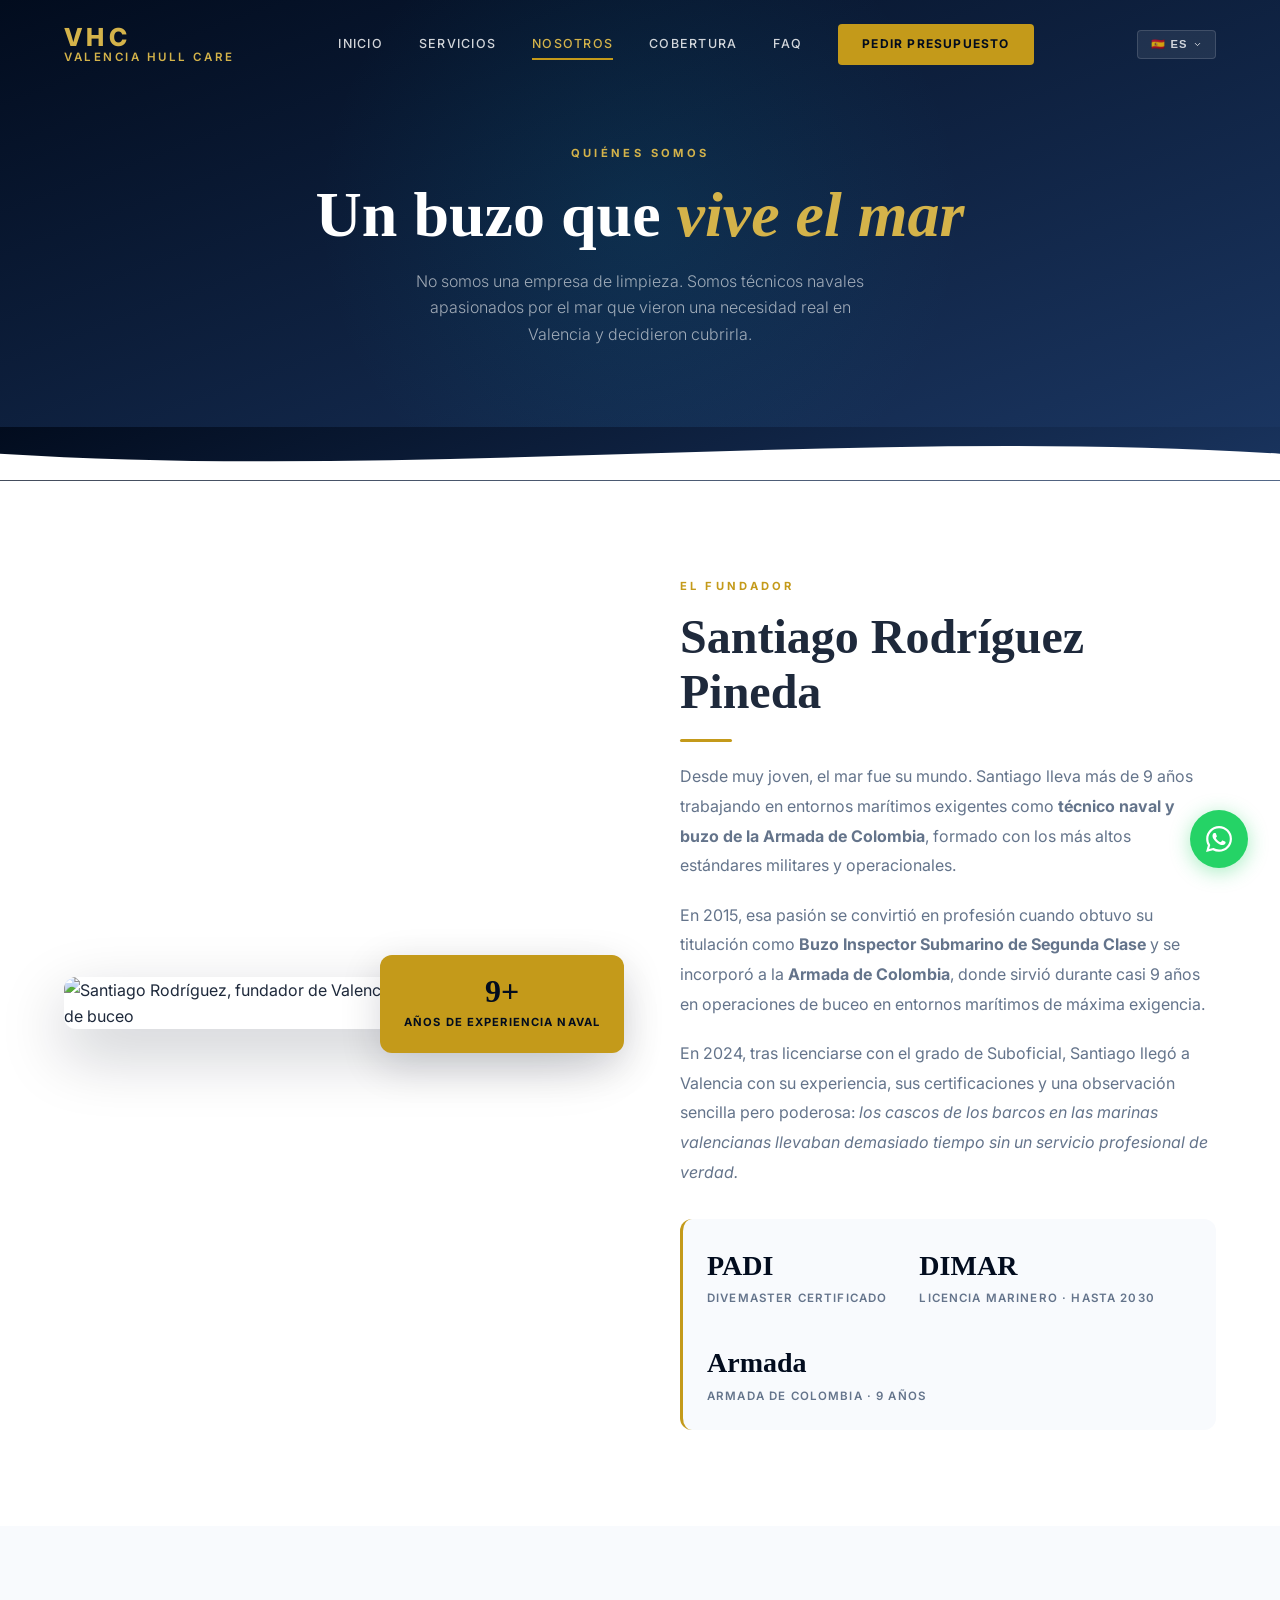
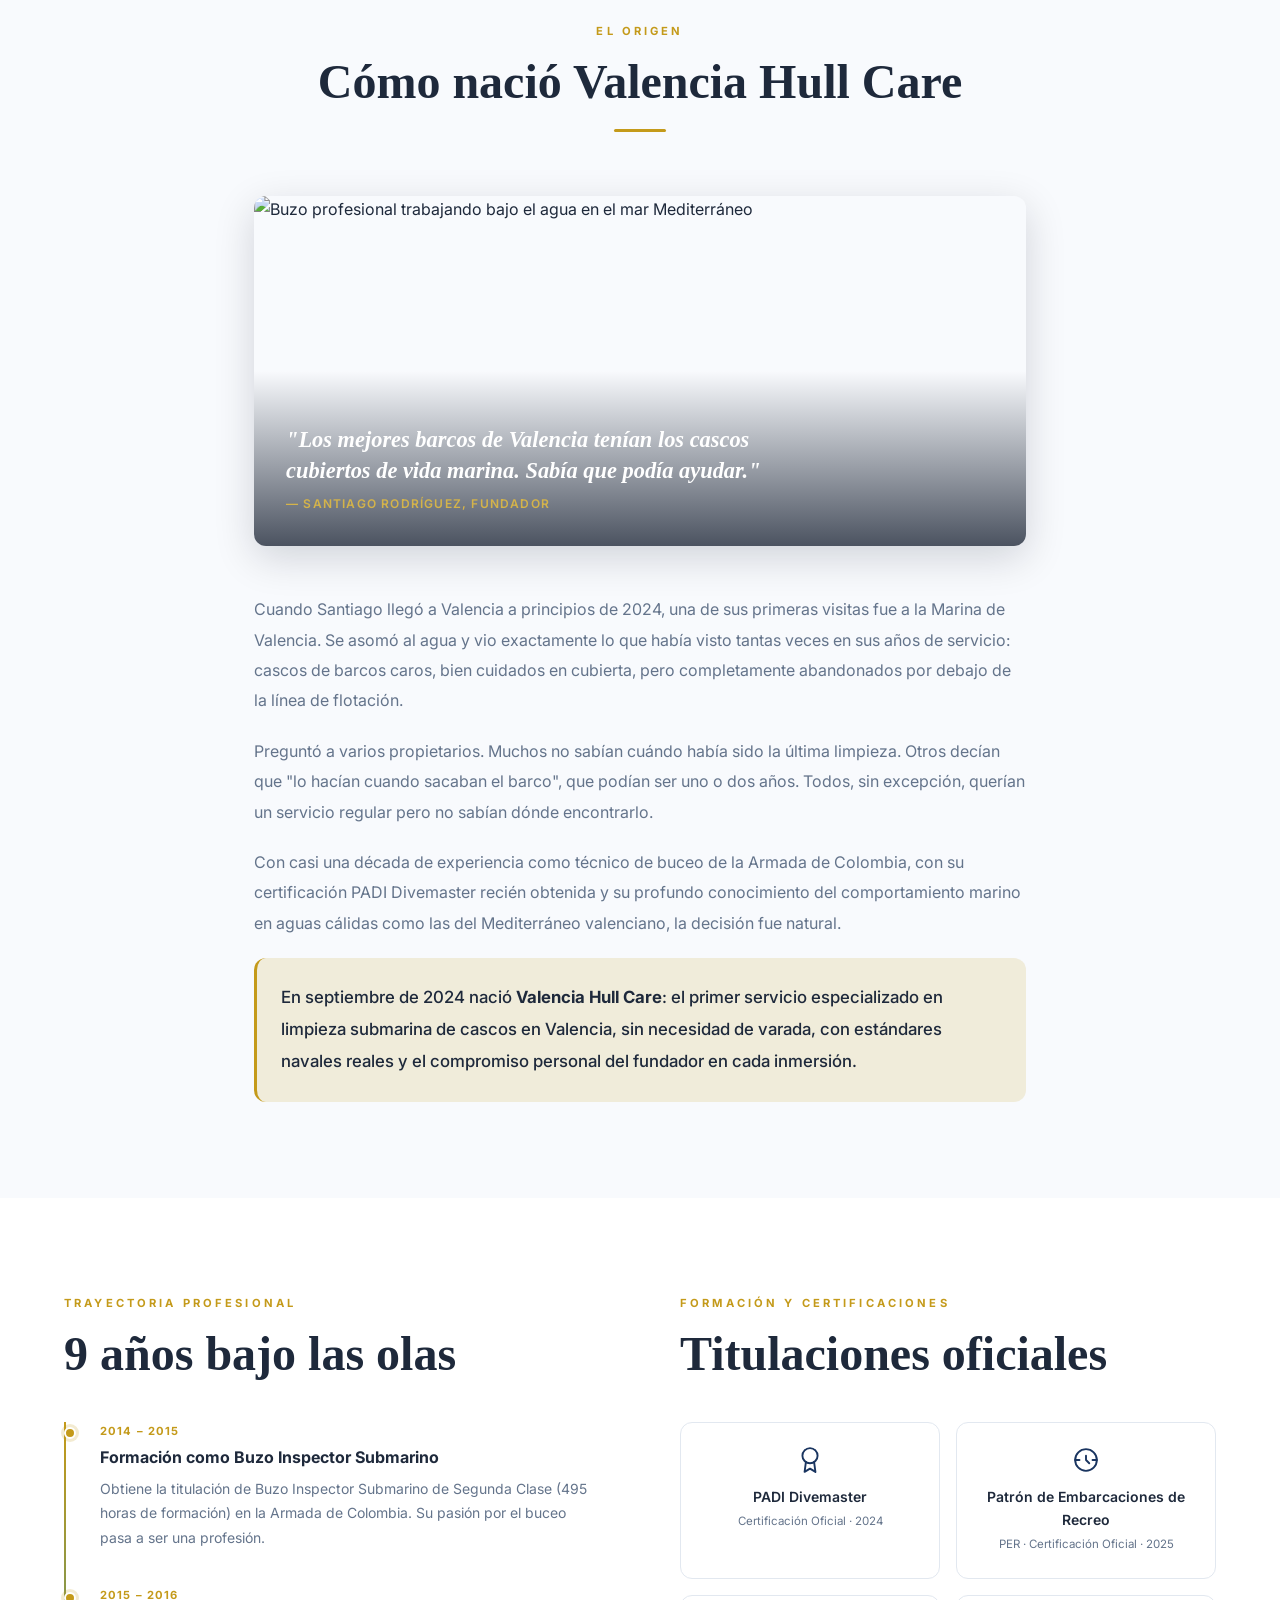
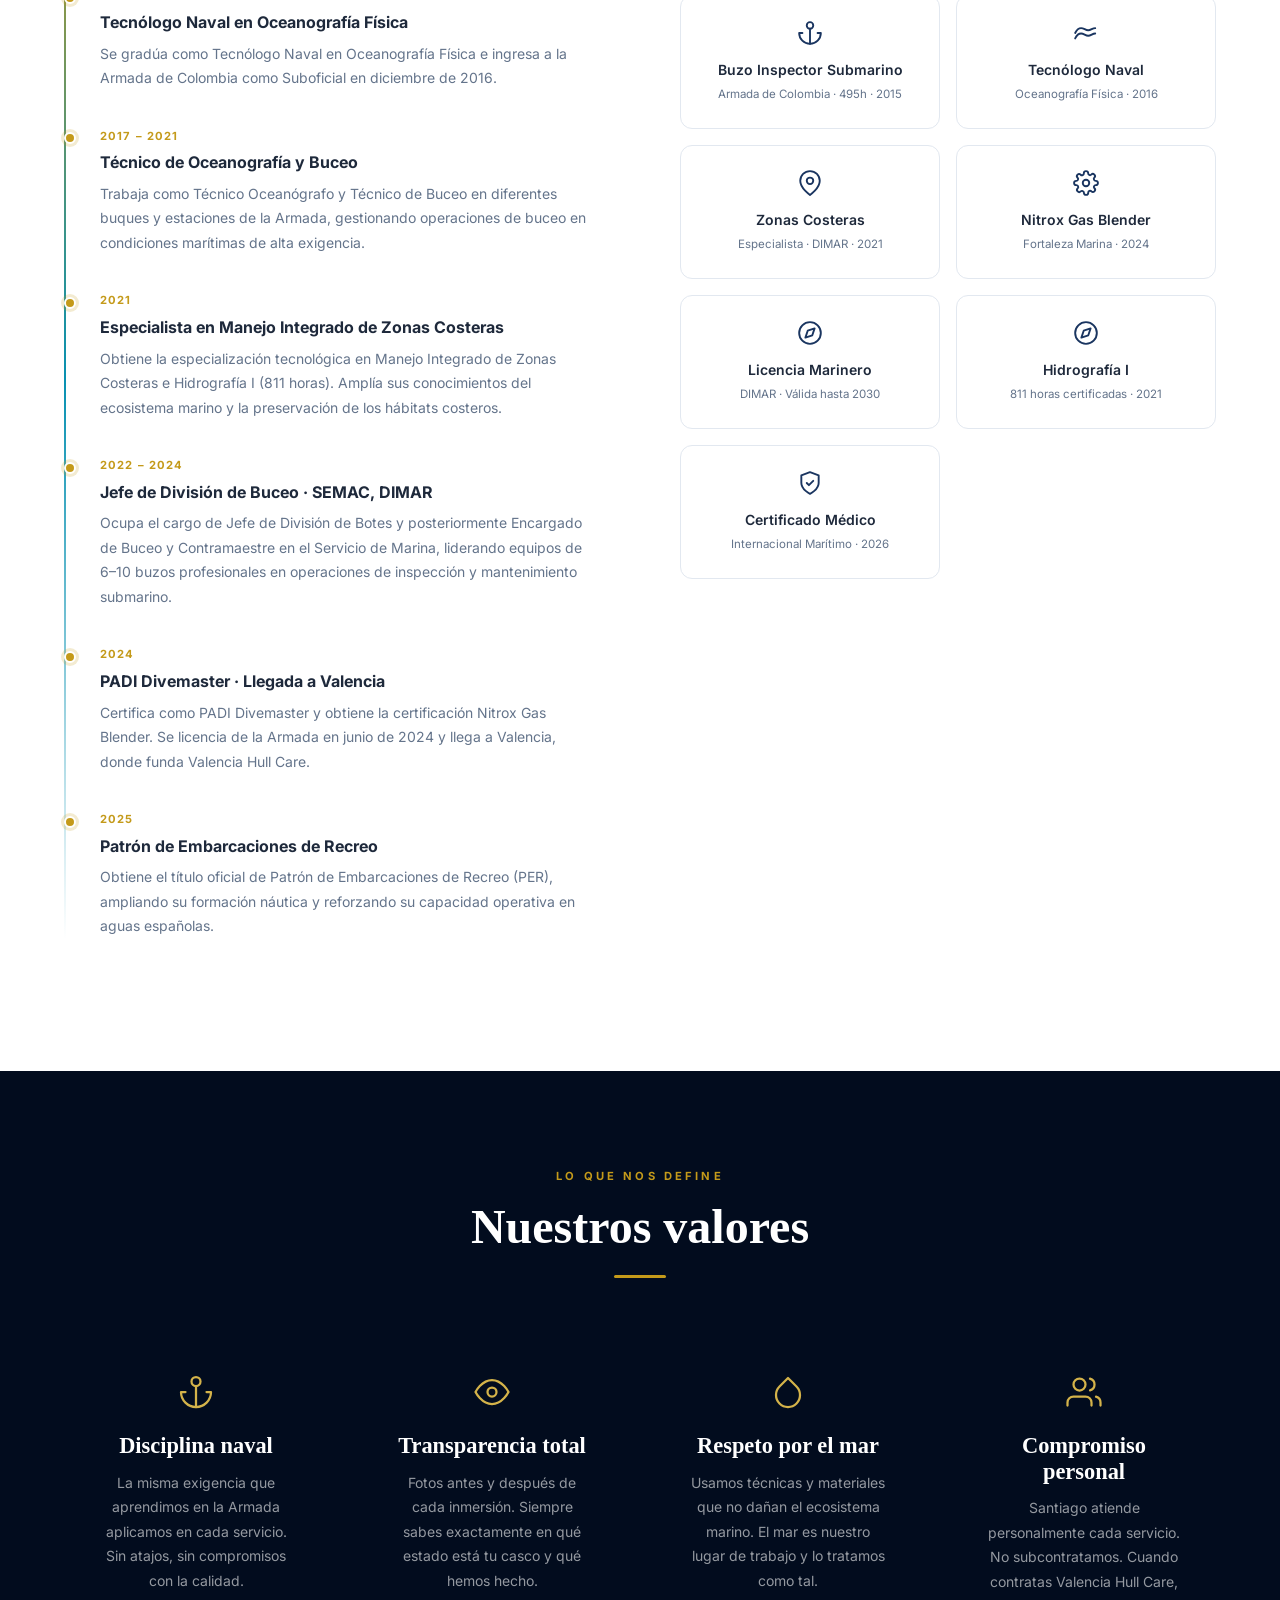
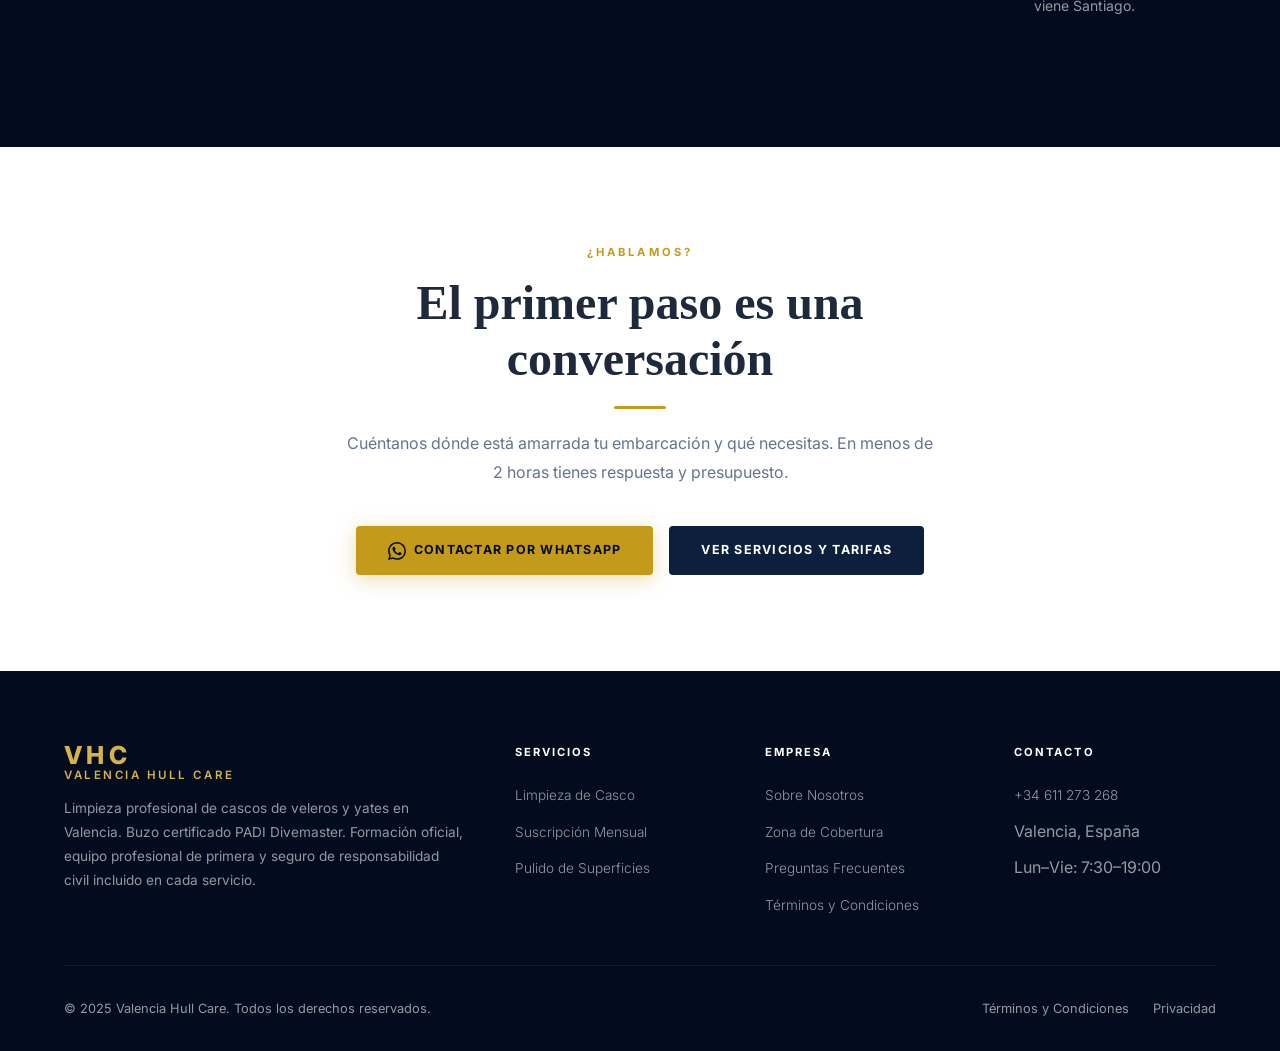
==== commit 0d986a7a: "mejoras nombre" ====
--- a/about.html
+++ b/about.html
@@ -28,6 +28,7 @@
         <div class="navbar__inner">
           <a href="index.html" class="logo">
             <div class="logo__text">
+              <span class="logo__abbr">VHC</span>
               <span class="logo__name">Valencia Hull Care</span>
             </div>
           </a>
@@ -960,6 +961,7 @@
           <div>
             <div class="logo footer__logo">
               <div class="logo__text">
+                <span class="logo__abbr">VHC</span>
                 <span class="logo__name">Valencia Hull Care</span>
               </div>
             </div>
--- a/css/styles.css
+++ b/css/styles.css
@@ -226,14 +226,24 @@
   display: flex;
   flex-direction: column;
 }
+.logo__abbr {
+  color: var(--gold-lt);
+  font-family: "Inter", sans-serif;
+  font-size: 1.55rem;
+  font-weight: 800;
+  letter-spacing: 0.18em;
+  text-transform: uppercase;
+  line-height: 1;
+}
 .logo__name {
   color: var(--gold-lt);
   font-family: "Inter", sans-serif;
-  font-size: 0.95rem;
-  font-weight: 700;
+  font-size: 0.72rem;
+  font-weight: 600;
   letter-spacing: 0.22em;
   text-transform: uppercase;
   line-height: 1;
+  margin-top: 2px;
 }
 .logo__sub {
   color: var(--gold-lt);
